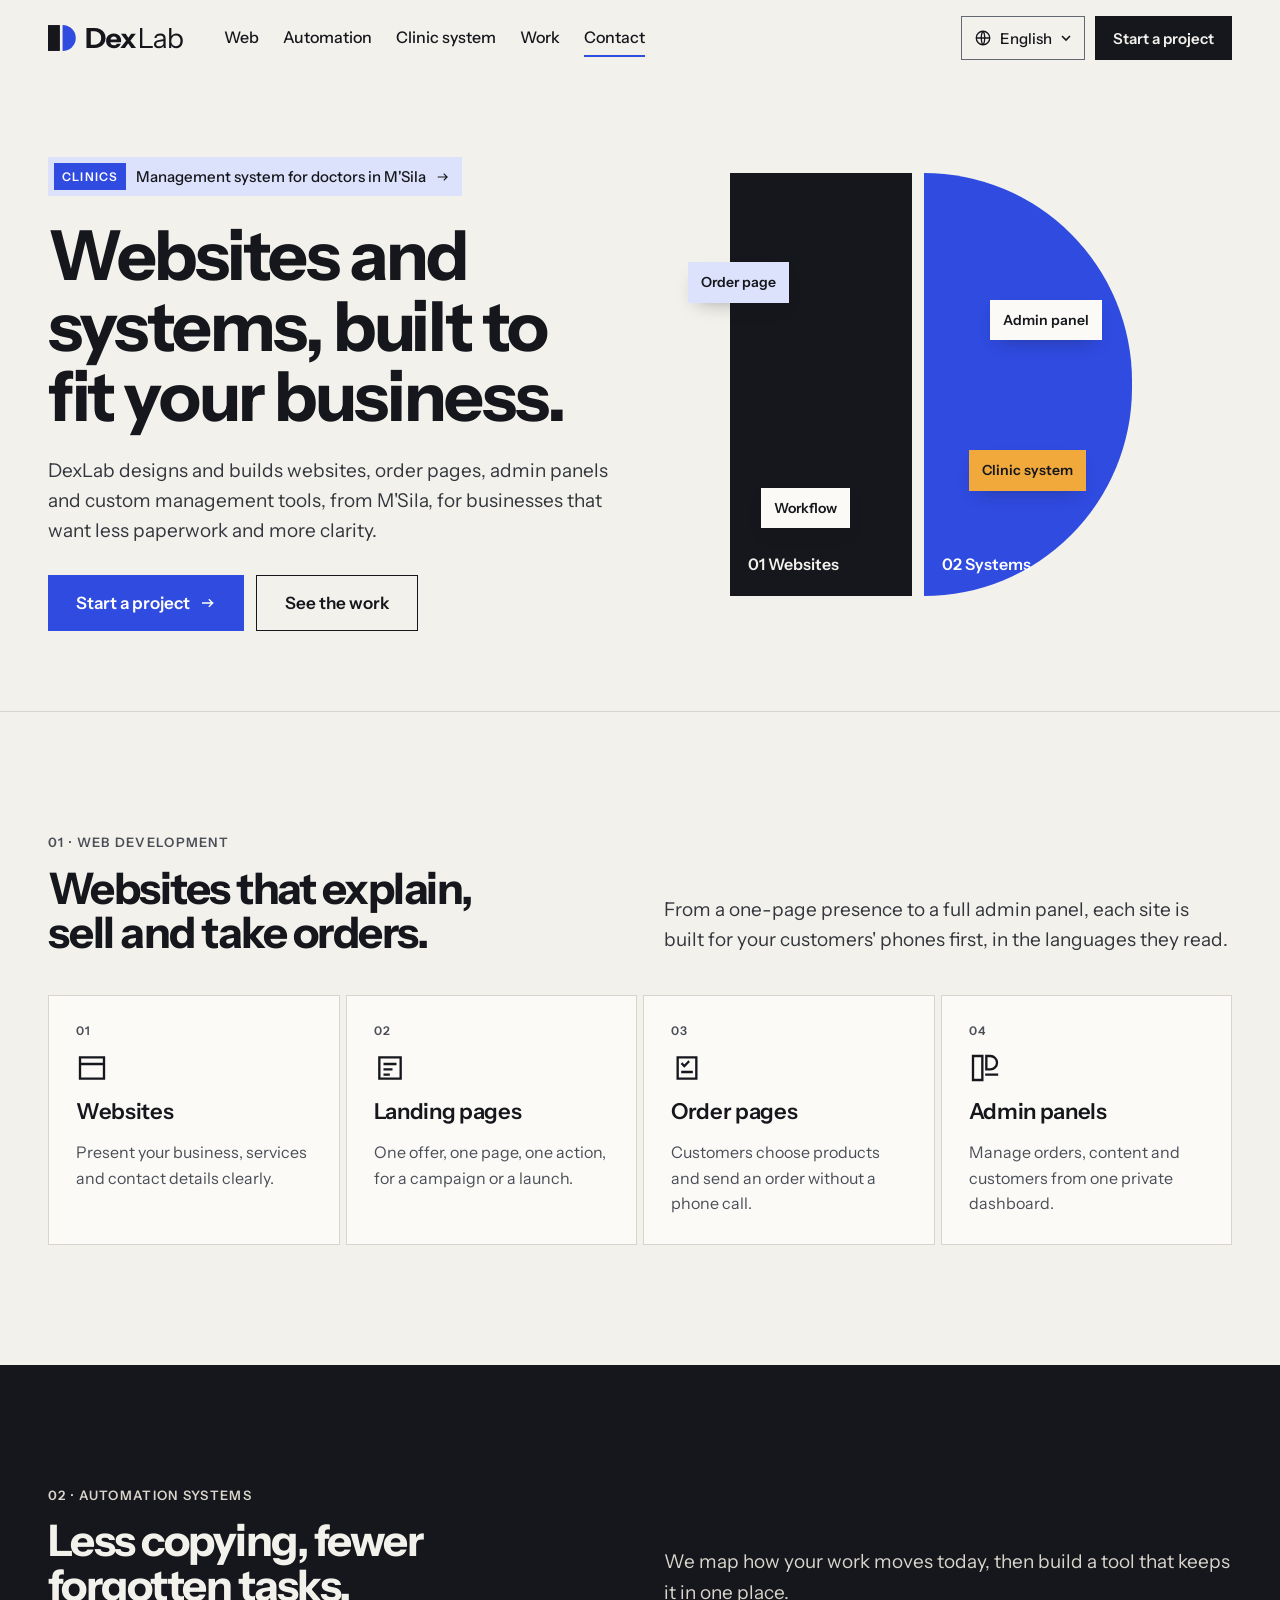
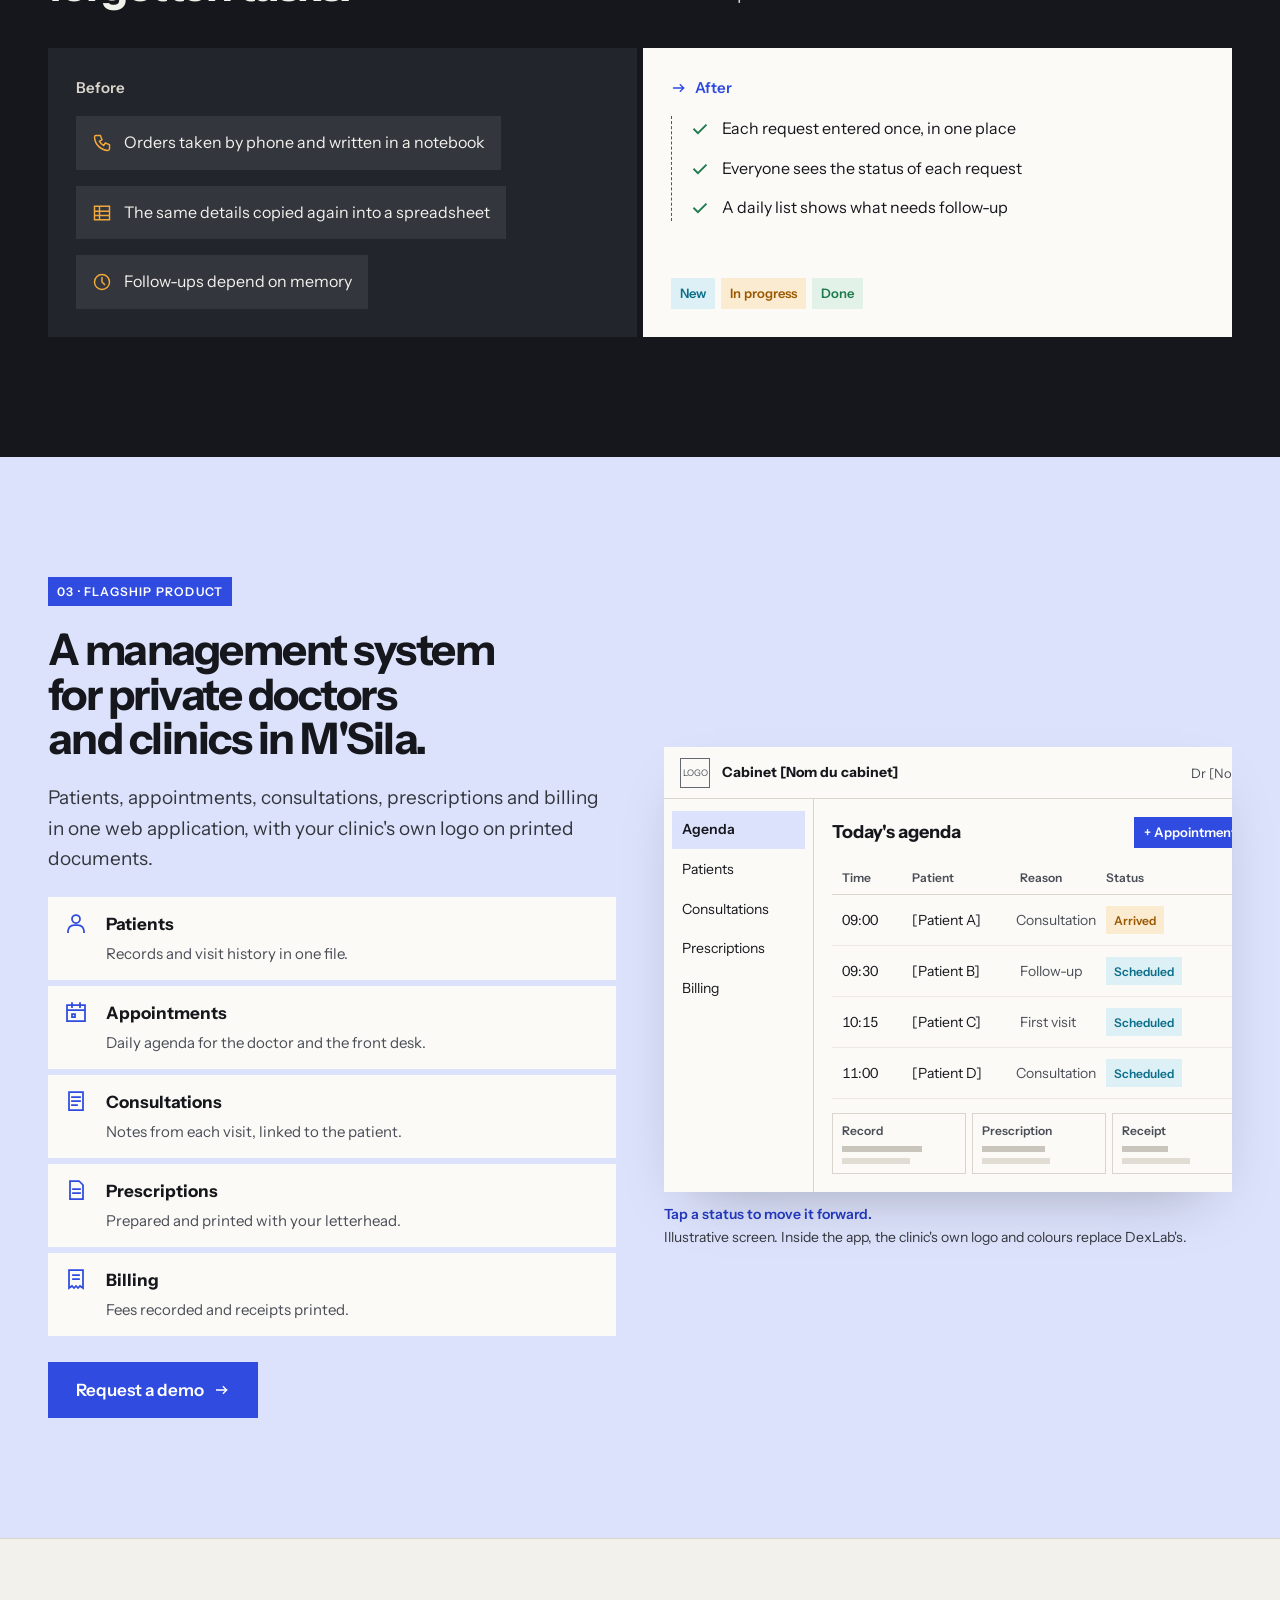
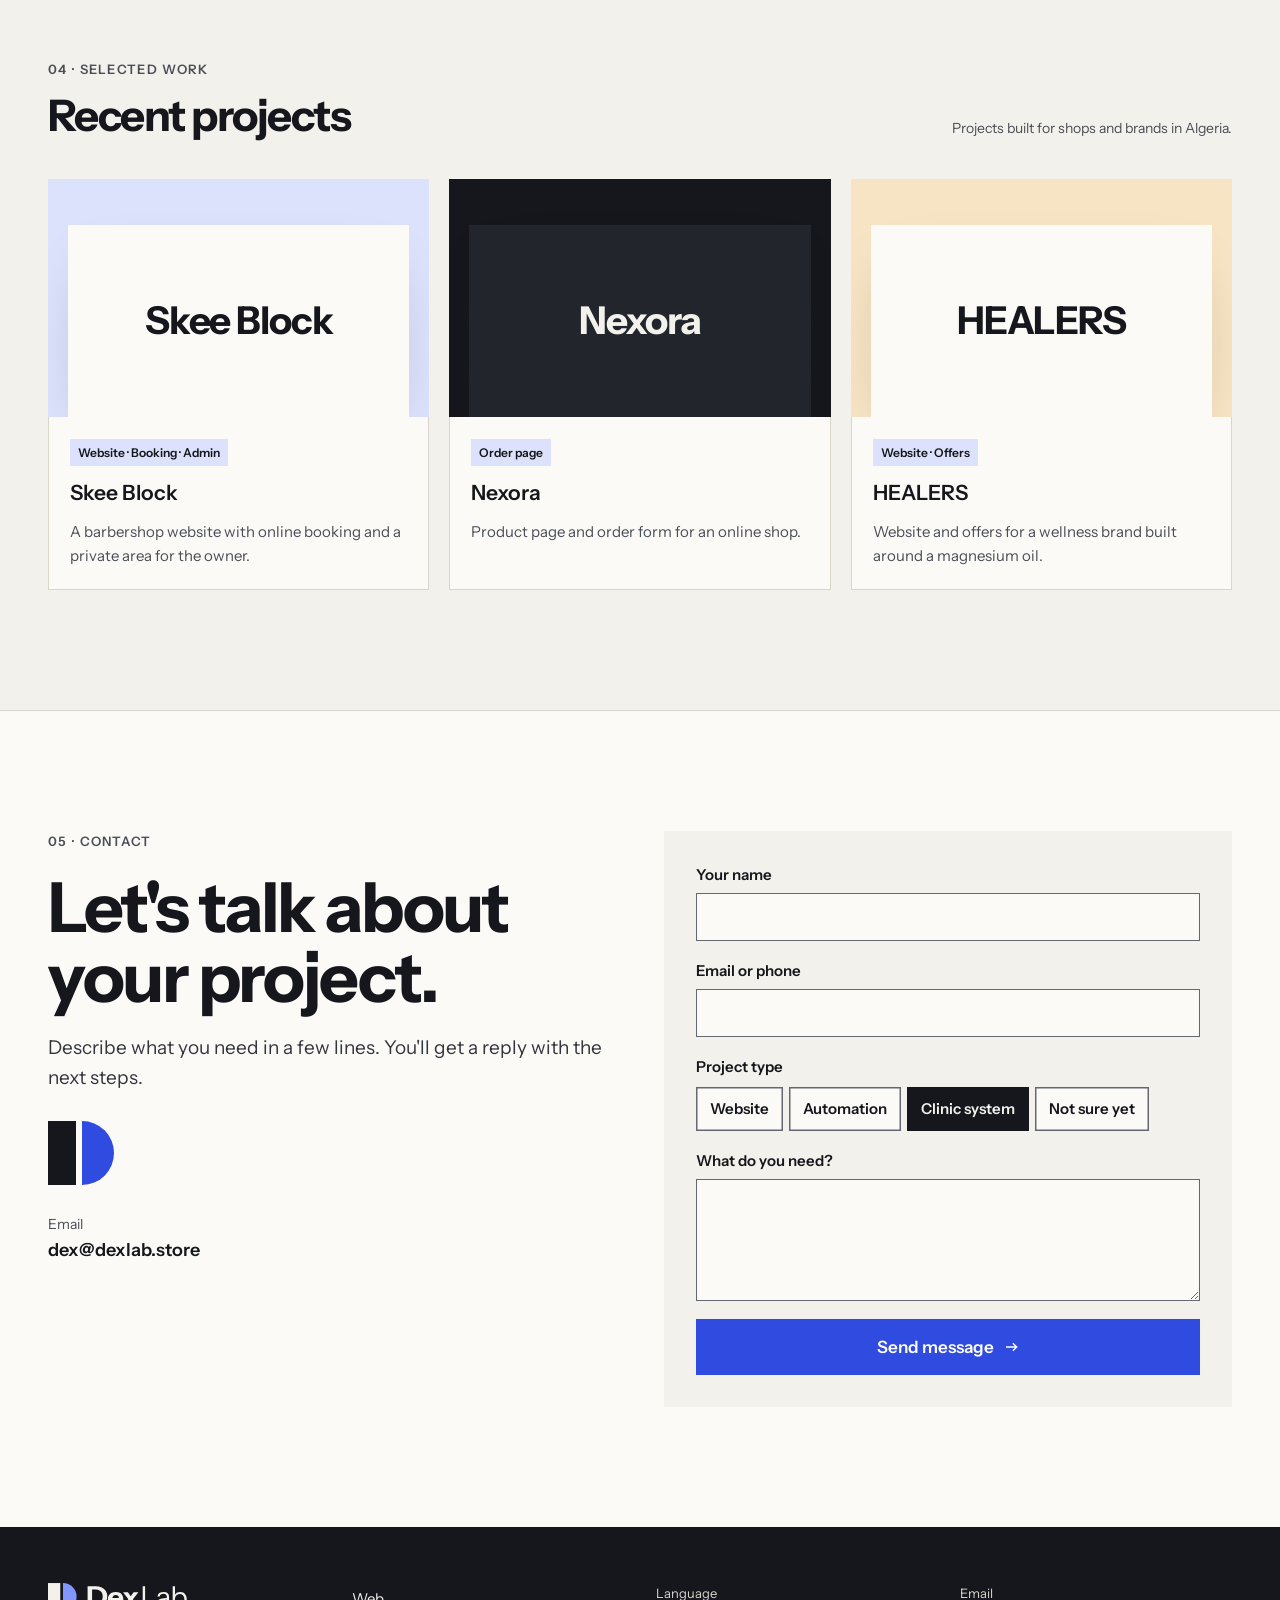
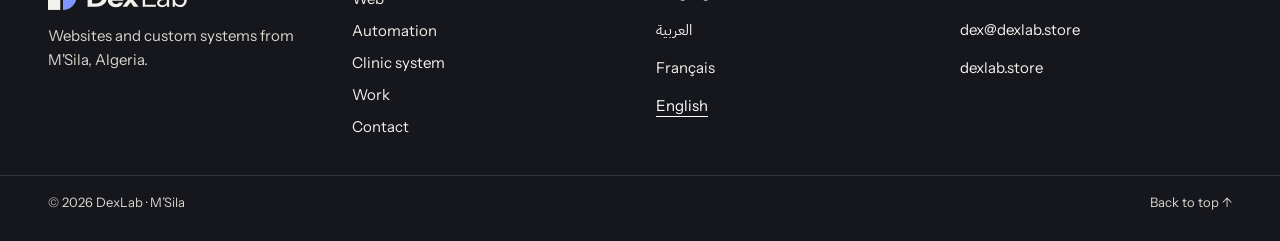
==== en/index.html @ 87ea92a4 "Launch DexLab website (AR/FR/EN) Static site built from the DexLab brand (direction A): hero assembl" ====
<!doctype html>
<html lang="en" dir="ltr" class="no-js">
<head>
<meta charset="utf-8">
<meta name="viewport" content="width=device-width,initial-scale=1,viewport-fit=cover">
<title>DexLab · Websites and custom systems in M&#x27;Sila</title>
<meta name="description" content="DexLab designs and builds websites, order pages, admin panels and custom management tools, including a management system for private clinics in M&#x27;Sila.">
<meta name="theme-color" content="#F3F1EC">
<link rel="canonical" href="https://dexlab.store/en/">
<link rel="alternate" hreflang="ar" href="https://dexlab.store/ar/">
<link rel="alternate" hreflang="fr" href="https://dexlab.store/fr/">
<link rel="alternate" hreflang="en" href="https://dexlab.store/en/">
<link rel="alternate" hreflang="x-default" href="https://dexlab.store/fr/">
<meta property="og:type" content="website">
<meta property="og:site_name" content="DexLab">
<meta property="og:title" content="DexLab · Websites and custom systems in M&#x27;Sila">
<meta property="og:description" content="DexLab designs and builds websites, order pages, admin panels and custom management tools, including a management system for private clinics in M&#x27;Sila.">
<meta property="og:url" content="https://dexlab.store/en/">
<meta property="og:image" content="https://dexlab.store/assets/img/og-en.png">
<meta property="og:image:width" content="1200"><meta property="og:image:height" content="630">
<meta name="twitter:card" content="summary_large_image">
<link rel="icon" href="/favicon.svg" type="image/svg+xml">
<link rel="icon" href="/favicon.ico" sizes="any">
<link rel="apple-touch-icon" href="/assets/img/apple-touch-icon.png">
<link rel="manifest" href="/site.webmanifest">
<link rel="preload" href="/assets/fonts/instrument-sans-latin-700-normal.woff2" as="font" type="font/woff2" crossorigin>
<link rel="stylesheet" href="/assets/css/site.css">
<script>if(!matchMedia("(prefers-reduced-motion: reduce)").matches)document.documentElement.classList.add("play");</script>
</head>
<body>
<a class="skip" href="#main">Skip to content</a>
<div class="progress" aria-hidden="true"><span></span></div>

<header class="site-head">
<div class="wrap head-row">
<a class="brand" href="/en/" dir="ltr" aria-label="DexLab"><img src="/assets/img/logo.svg" alt="DexLab" width="136" height="27"></a>
<nav class="nav" aria-label="Main navigation"><a href="#web">Web</a><a href="#automation">Automation</a><a href="#clinic">Clinic system</a><a href="#work">Work</a><a href="#contact">Contact</a></nav>
<div class="head-end">
<button type="button" class="lang-btn" aria-haspopup="true" aria-expanded="false" aria-controls="lang-list" aria-label="Language">
<svg width="18" height="18" viewBox="0 0 24 24" fill="none" stroke="currentColor" stroke-width="1.75" aria-hidden="true"><circle cx="12" cy="12" r="9"/><path d="M3 12h18M12 3c3 3 3 15 0 18M12 3c-3 3-3 15 0 18"/></svg>
<span class="full">English</span><span class="short">EN</span>
<svg class="chev" width="12" height="12" viewBox="0 0 12 12" aria-hidden="true"><path d="M2 4l4 4 4-4" fill="none" stroke="currentColor" stroke-width="1.6"/></svg>
</button>
<div class="lang-list" id="lang-list" role="group" aria-label="Language"><a href="/ar/" lang="ar" hreflang="ar" data-lang="ar">العربية</a><a href="/fr/" lang="fr" hreflang="fr" data-lang="fr">Français</a><a href="/en/" lang="en" hreflang="en" data-lang="en" aria-current="true">English</a></div>
<a class="btn btn-ink" href="#contact">Start a project</a>
<button type="button" class="menu-btn" aria-expanded="false" aria-controls="mobile-menu" aria-label="Open menu" data-open="Open menu" data-close="Close menu">
<svg class="bars" width="20" height="14" viewBox="0 0 20 14" aria-hidden="true"><path d="M0 1h20M0 7h20M0 13h20" stroke="#F3F1EC" stroke-width="2"/></svg>
<svg class="x" width="16" height="16" viewBox="0 0 16 16" aria-hidden="true"><path d="M2 2l12 12M14 2L2 14" stroke="#F3F1EC" stroke-width="2"/></svg>
</button>
</div>
</div>
<nav class="mobile-menu" id="mobile-menu" aria-label="Main navigation">
<a class="m-link" href="#web">Web</a><a class="m-link" href="#automation">Automation</a><a class="m-link" href="#clinic">Clinic system</a><a class="m-link" href="#work">Work</a><a class="m-link" href="#contact">Contact</a>
<span class="small">Language</span>
<div class="seg"><a href="/ar/" lang="ar" hreflang="ar" data-lang="ar">العربية</a><a href="/fr/" lang="fr" hreflang="fr" data-lang="fr">Français</a><a href="/en/" lang="en" hreflang="en" data-lang="en" aria-current="true">English</a></div>
<a class="btn btn-pri" href="#contact">Start a project</a>
</nav>
</header>

<main id="main">
<section class="wrap hero" id="top">
<div class="hero-copy">
<a class="chip-link" href="#clinic"><span class="tag">CLINICS</span><span>Management system for doctors in M&#x27;Sila</span><svg width="14" height="14" viewBox="0 0 24 24" fill="none" stroke="currentColor" stroke-width="2" stroke-linecap="square" aria-hidden="true"><path d="M4 12h15M14 7l5 5-5 5"/></svg></a>
<h1><span class="w">Websites</span> <span class="w">and</span> <span class="w">systems,</span> <span class="w">built</span> <span class="w">to</span> <span class="w">fit</span> <span class="w">your</span> <span class="w">business.</span></h1>
<p class="lead">DexLab designs and builds websites, order pages, admin panels and custom management tools, from M&#x27;Sila, for businesses that want less paperwork and more clarity.</p>
<div class="actions"><a class="btn btn-pri" href="#contact">Start a project<svg class="arrow" width="16" height="16" viewBox="0 0 24 24" fill="none" stroke="currentColor" stroke-width="2" stroke-linecap="square" aria-hidden="true"><path d="M4 12h15M14 7l5 5-5 5"/></svg></a><a class="btn btn-sec" href="#work">See the work</a></div>
</div>
<button type="button" class="motif" dir="ltr" aria-label="Assemble again">
<span class="mod block" dir="ltr"><span>01 Websites</span></span>
<span class="mod disc" dir="ltr"><span>02 Systems</span></span>
<span class="chip c1" dir="ltr">Order page</span>
<span class="chip c2" dir="ltr">Admin panel</span>
<span class="chip c3" dir="ltr">Clinic system</span>
<span class="chip c4" dir="ltr">Workflow</span>
<span class="replay" dir="ltr" aria-hidden="true"><svg width="14" height="14" viewBox="0 0 24 24" fill="none" stroke="currentColor" stroke-width="2" aria-hidden="true"><path d="M4 12a8 8 0 1 0 3-6.2M4 4v5h5"/></svg>Assemble again</span>
</button>
</section>

<section class="sec" id="web">
<div class="wrap sec-in">
<div class="sec-head rv"><div><span class="label">01 · Web development</span><h2 class="h2">Websites that explain, sell and take orders.</h2></div><p class="lead">From a one-page presence to a full admin panel, each site is built for your customers&#x27; phones first, in the languages they read.</p></div>
<div class="cards"><article class="card rv" style="--i:0"><span class="num">01</span><svg width="32" height="32" viewBox="0 0 24 24" fill="none" stroke="currentColor" stroke-width="1.75" stroke-linecap="square" aria-hidden="true"><path d="M3 4h18v16H3zM3 9h18"/></svg><h3>Websites</h3><p>Present your business, services and contact details clearly.</p></article><article class="card rv" style="--i:1"><span class="num">02</span><svg width="32" height="32" viewBox="0 0 24 24" fill="none" stroke="currentColor" stroke-width="1.75" stroke-linecap="square" aria-hidden="true"><path d="M4 4h16v16H4zM8 9h8M8 13h5M8 17h3"/></svg><h3>Landing pages</h3><p>One offer, one page, one action, for a campaign or a launch.</p></article><article class="card rv" style="--i:2"><span class="num">03</span><svg width="32" height="32" viewBox="0 0 24 24" fill="none" stroke="currentColor" stroke-width="1.75" stroke-linecap="square" aria-hidden="true"><path d="M5 4h14v16H5zM8.5 9l1.5 1.5L13 7.5M8.5 15h7"/></svg><h3>Order pages</h3><p>Customers choose products and send an order without a phone call.</p></article><article class="card rv" style="--i:3"><span class="num">04</span><svg width="32" height="32" viewBox="0 0 24 24" fill="none" stroke="currentColor" stroke-width="1.75" stroke-linecap="square" aria-hidden="true"><path d="M3 3h7v18H3zM13 3h3a5 5 0 0 1 0 10h-3zM13 17h8"/></svg><h3>Admin panels</h3><p>Manage orders, content and customers from one private dashboard.</p></article></div>
</div>
</section>

<section class="sec dark" id="automation">
<div class="wrap sec-in">
<div class="sec-head rv"><div><span class="label">02 · Automation systems</span><h2 class="h2">Less copying, fewer forgotten tasks.</h2></div><p class="lead">We map how your work moves today, then build a tool that keeps it in one place.</p></div>
<div class="ba">
<div class="before"><span class="k">Before</span><div class="note"><svg width="20" height="20" viewBox="0 0 24 24" fill="none" stroke="currentColor" stroke-width="1.75" stroke-linecap="square" aria-hidden="true"><path d="M5 3h5l2 5-3 2a11 11 0 0 0 5 5l2-3 5 2v5a2 2 0 0 1-2 2A17 17 0 0 1 3 5a2 2 0 0 1 2-2"/></svg><span>Orders taken by phone and written in a notebook</span></div><div class="note"><svg width="20" height="20" viewBox="0 0 24 24" fill="none" stroke="currentColor" stroke-width="1.75" stroke-linecap="square" aria-hidden="true"><path d="M3 4h18v16H3zM3 10h18M3 15h18M9 4v16"/></svg><span>The same details copied again into a spreadsheet</span></div><div class="note"><svg width="20" height="20" viewBox="0 0 24 24" fill="none" stroke="currentColor" stroke-width="1.75" stroke-linecap="square" aria-hidden="true"><path d="M12 3a9 9 0 1 1 0 18a9 9 0 1 1 0-18M12 7v5l3 3"/></svg><span>Follow-ups depend on memory</span></div></div>
<div class="after"><span class="k"><svg class="arrow" width="16" height="16" viewBox="0 0 24 24" fill="none" stroke="currentColor" stroke-width="2" stroke-linecap="square" aria-hidden="true"><path d="M4 12h15M14 7l5 5-5 5"/></svg>After</span><ul><li style="--i:0"><svg width="20" height="20" viewBox="0 0 24 24" fill="none" stroke="currentColor" stroke-width="2.25" stroke-linecap="square" aria-hidden="true"><path d="M5 12.5l4.5 4.5L19 7.5"/></svg><span>Each request entered once, in one place</span></li><li style="--i:1"><svg width="20" height="20" viewBox="0 0 24 24" fill="none" stroke="currentColor" stroke-width="2.25" stroke-linecap="square" aria-hidden="true"><path d="M5 12.5l4.5 4.5L19 7.5"/></svg><span>Everyone sees the status of each request</span></li><li style="--i:2"><svg width="20" height="20" viewBox="0 0 24 24" fill="none" stroke="currentColor" stroke-width="2.25" stroke-linecap="square" aria-hidden="true"><path d="M5 12.5l4.5 4.5L19 7.5"/></svg><span>A daily list shows what needs follow-up</span></li></ul>
<div class="status-row"><span class="st st-info">New</span><span class="st st-warn">In progress</span><span class="st st-ok">Done</span></div></div>
</div>
</div>
</section>

<section class="sec clinic" id="clinic">
<div class="wrap sec-in">
<div class="clinic-copy">
<span class="badge">03 · Flagship product</span>
<h2 class="h2 rv">A management system for private doctors and clinics in M&#x27;Sila.</h2>
<p class="lead rv">Patients, appointments, consultations, prescriptions and billing in one web application, with your clinic&#x27;s own logo on printed documents.</p>
<ul class="mods"><li class="rv" style="--i:0"><svg width="24" height="24" viewBox="0 0 24 24" fill="none" stroke="currentColor" stroke-width="1.75" stroke-linecap="square" aria-hidden="true"><path d="M12 4a4 4 0 1 1 0 8a4 4 0 1 1 0-8M4 21v-1a6 6 0 0 1 6-6h4a6 6 0 0 1 6 6v1"/></svg><b>Patients</b><span>Records and visit history in one file.</span></li><li class="rv" style="--i:1"><svg width="24" height="24" viewBox="0 0 24 24" fill="none" stroke="currentColor" stroke-width="1.75" stroke-linecap="square" aria-hidden="true"><path d="M3 5h18v16H3zM3 10h18M8 3v4M16 3v4M8 14h3v3H8z"/></svg><b>Appointments</b><span>Daily agenda for the doctor and the front desk.</span></li><li class="rv" style="--i:2"><svg width="24" height="24" viewBox="0 0 24 24" fill="none" stroke="currentColor" stroke-width="1.75" stroke-linecap="square" aria-hidden="true"><path d="M5 3h14v18H5zM8 8h8M8 12h8M8 16h5"/></svg><b>Consultations</b><span>Notes from each visit, linked to the patient.</span></li><li class="rv" style="--i:3"><svg width="24" height="24" viewBox="0 0 24 24" fill="none" stroke="currentColor" stroke-width="1.75" stroke-linecap="square" aria-hidden="true"><path d="M6 3h9l4 4v14H6zM9 11h7M9 15h7"/></svg><b>Prescriptions</b><span>Prepared and printed with your letterhead.</span></li><li class="rv" style="--i:4"><svg width="24" height="24" viewBox="0 0 24 24" fill="none" stroke="currentColor" stroke-width="1.75" stroke-linecap="square" aria-hidden="true"><path d="M5 3h14v18l-3-2-2 2-2-2-2 2-2-2-3 2zM9 8h6M9 12h6"/></svg><b>Billing</b><span>Fees recorded and receipts printed.</span></li></ul>
<div class="actions"><a class="btn btn-pri" href="#contact">Request a demo<svg class="arrow" width="16" height="16" viewBox="0 0 24 24" fill="none" stroke="currentColor" stroke-width="2" stroke-linecap="square" aria-hidden="true"><path d="M4 12h15M14 7l5 5-5 5"/></svg></a></div>
</div>
<figure class="rv">
<div class="screen-wrap" dir="ltr" tabindex="0" role="region" aria-label="Illustrative application screen">
<div class="screen" dir="ltr" lang="en">
<div class="top"><span class="logo-ph">LOGO</span><b>Cabinet [Nom du cabinet]</b><span class="doc">Dr [Nom]</span></div>
<div class="side"><span class="on">Agenda</span><span>Patients</span><span>Consultations</span><span>Prescriptions</span><span>Billing</span></div>
<div class="main">
<div class="main-h"><b>Today&#x27;s agenda</b><span class="new">+ Appointment</span></div>
<div><div class="tr th"><span>Time</span><span>Patient</span><span>Reason</span><span>Status</span></div><div class="tr"><span class="time">09:00</span><span>[Patient A]</span><span class="reason">Consultation</span><button type="button" class="stbtn s1" data-s="1" data-labels="[&quot;Scheduled&quot;, &quot;Arrived&quot;, &quot;In consultation&quot;, &quot;Done&quot;]">Arrived</button></div><div class="tr"><span class="time">09:30</span><span>[Patient B]</span><span class="reason">Follow-up</span><button type="button" class="stbtn s0" data-s="0" data-labels="[&quot;Scheduled&quot;, &quot;Arrived&quot;, &quot;In consultation&quot;, &quot;Done&quot;]">Scheduled</button></div><div class="tr"><span class="time">10:15</span><span>[Patient C]</span><span class="reason">First visit</span><button type="button" class="stbtn s0" data-s="0" data-labels="[&quot;Scheduled&quot;, &quot;Arrived&quot;, &quot;In consultation&quot;, &quot;Done&quot;]">Scheduled</button></div><div class="tr"><span class="time">11:00</span><span>[Patient D]</span><span class="reason">Consultation</span><button type="button" class="stbtn s0" data-s="0" data-labels="[&quot;Scheduled&quot;, &quot;Arrived&quot;, &quot;In consultation&quot;, &quot;Done&quot;]">Scheduled</button></div></div>
<div class="tabs"><div class="tab"><span>Record</span><i class="bar" style="width:70%"></i><i class="bar2"></i></div><div class="tab"><span>Prescription</span><i class="bar" style="width:55%"></i><i class="bar2"></i></div><div class="tab"><span>Receipt</span><i class="bar" style="width:40%"></i><i class="bar2"></i></div></div>
</div>
</div>
</div>
<figcaption><span class="try">Tap a status to move it forward.</span>Illustrative screen. Inside the app, the clinic&#x27;s own logo and colours replace DexLab&#x27;s.</figcaption>
</figure>
</div>
</section>

<section class="sec" id="work">
<div class="wrap sec-in">
<div class="work-head rv"><div><span class="label">04 · Selected work</span><h2 class="h2">Recent projects</h2></div><span class="side-note">Projects built for shops and brands in Algeria.</span></div>
<div class="projects"><article class="project rv" style="--i:0"><div class="p-art" aria-hidden="true"><div class="frame"><b>Skee Block</b></div></div><div class="p-body"><div class="tags"><span>Website · Booking · Admin</span></div><h3 lang="en" dir="ltr">Skee Block</h3><p>A barbershop website with online booking and a private area for the owner.</p></div></article><article class="project rv" style="--i:1"><div class="p-art v2" aria-hidden="true"><div class="frame"><b>Nexora</b></div></div><div class="p-body"><div class="tags"><span>Order page</span></div><h3 lang="en" dir="ltr">Nexora</h3><p>Product page and order form for an online shop.</p></div></article><article class="project rv" style="--i:2"><div class="p-art v3" aria-hidden="true"><div class="frame"><b>HEALERS</b></div></div><div class="p-body"><div class="tags"><span>Website · Offers</span></div><h3 lang="en" dir="ltr">HEALERS</h3><p>Website and offers for a wellness brand built around a magnesium oil.</p></div></article></div>
</div>
</section>

<section class="sec contact" id="contact">
<div class="wrap sec-in">
<div class="contact-copy">
<span class="label">05 · Contact</span>
<h2>Let&#x27;s talk about your project.</h2>
<p class="lead">Describe what you need in a few lines. You&#x27;ll get a reply with the next steps.</p>
<div class="mini" aria-hidden="true"><span class="b"></span><span class="d"></span></div>
<dl><div><dt>Email</dt><dd><a href="mailto:dex@dexlab.store"><bdi dir="ltr" class="ltr">dex@dexlab.store</bdi></a></dd></div></dl>
</div>
<form class="cform rv" novalidate data-to="dex@dexlab.store" data-subject="New project">
<div class="field"><label for="f-name">Your name</label><input id="f-name" name="name" type="text" autocomplete="name" required></div>
<div class="field"><label for="f-reach">Email or phone</label><input id="f-reach" name="reach" type="text" class="ltr" dir="ltr" autocomplete="email" inputmode="email"></div>
<fieldset class="field" style="border:0;margin:0;padding:0"><legend class="lbl" style="padding:0;margin-bottom:8px">Project type</legend><div class="chips"><label><input type="radio" name="type" value="web"><span>Website</span></label><label><input type="radio" name="type" value="automation"><span>Automation</span></label><label><input type="radio" name="type" value="clinic" checked><span>Clinic system</span></label><label><input type="radio" name="type" value="unsure"><span>Not sure yet</span></label></div></fieldset>
<div class="field"><label for="f-msg">What do you need?</label><textarea id="f-msg" name="msg" rows="4" required></textarea></div>
<div class="msg err" role="alert" hidden>Please add your name and what you need.</div>
<div class="msg ok" role="status" hidden><svg width="20" height="20" viewBox="0 0 24 24" fill="none" stroke="currentColor" stroke-width="2.25" stroke-linecap="square" aria-hidden="true"><path d="M5 12.5l4.5 4.5L19 7.5"/></svg><span>Your email app is opening with the message ready. Just press send.</span></div>
<button type="submit" class="btn btn-pri">Send message<svg class="arrow" width="16" height="16" viewBox="0 0 24 24" fill="none" stroke="currentColor" stroke-width="2" stroke-linecap="square" aria-hidden="true"><path d="M4 12h15M14 7l5 5-5 5"/></svg></button>
</form>
</div>
</section>
</main>

<footer class="foot">
<div class="wrap foot-grid">
<div><span dir="ltr"><img src="/assets/img/logo-dark.svg" alt="DexLab" width="140" height="27"></span><span class="tag">Websites and custom systems from M&#x27;Sila, Algeria.</span></div>
<nav aria-label="Main navigation"><div><a class="f" href="#web">Web</a><a class="f" href="#automation">Automation</a><a class="f" href="#clinic">Clinic system</a><a class="f" href="#work">Work</a><a class="f" href="#contact">Contact</a></div></nav>
<div><span class="k">Language</span><a href="/ar/" lang="ar" hreflang="ar" data-lang="ar">العربية</a><a href="/fr/" lang="fr" hreflang="fr" data-lang="fr">Français</a><a href="/en/" lang="en" hreflang="en" data-lang="en" aria-current="true">English</a></div>
<div><span class="k">Email</span><a href="mailto:dex@dexlab.store"><bdi dir="ltr" class="ltr">dex@dexlab.store</bdi></a><a href="https://dexlab.store" dir="ltr" class="ltr">dexlab.store</a></div>
</div>
<div class="wrap foot-bottom"><span dir="ltr" class="ltr">© <span data-year>2026</span> DexLab · M’Sila</span><a href="#top">Back to top ↑</a></div>
</footer>
<script src="/assets/js/site.js" defer></script>
</body>
</html>
---- assets/css/site.css ----
/* DexLab website. Tokens follow brand/tokens/dexlab.tokens.css (Direction A "Assembly").
   Rules: radius 0 everywhere (the half-disc is the only curve), 6px seam between grouped cards,
   animate only transform + opacity, content visible without JavaScript. */

@font-face{font-family:"Instrument Sans";font-style:normal;font-weight:400;font-display:swap;src:url(../fonts/instrument-sans-latin-400-normal.woff2) format("woff2");unicode-range:U+0000-00FF,U+0131,U+0152-0153,U+02BB-02BC,U+02C6,U+02DA,U+02DC,U+0304,U+0308,U+0329,U+2000-206F,U+20AC,U+2122,U+2191,U+2193,U+2212,U+2215,U+FEFF,U+FFFD}
@font-face{font-family:"Instrument Sans";font-style:normal;font-weight:500;font-display:swap;src:url(../fonts/instrument-sans-latin-500-normal.woff2) format("woff2");unicode-range:U+0000-00FF,U+0131,U+0152-0153,U+02BB-02BC,U+02C6,U+02DA,U+02DC,U+0304,U+0308,U+0329,U+2000-206F,U+20AC,U+2122,U+2191,U+2193,U+2212,U+2215,U+FEFF,U+FFFD}
@font-face{font-family:"Instrument Sans";font-style:normal;font-weight:600;font-display:swap;src:url(../fonts/instrument-sans-latin-600-normal.woff2) format("woff2");unicode-range:U+0000-00FF,U+0131,U+0152-0153,U+02BB-02BC,U+02C6,U+02DA,U+02DC,U+0304,U+0308,U+0329,U+2000-206F,U+20AC,U+2122,U+2191,U+2193,U+2212,U+2215,U+FEFF,U+FFFD}
@font-face{font-family:"Instrument Sans";font-style:normal;font-weight:700;font-display:swap;src:url(../fonts/instrument-sans-latin-700-normal.woff2) format("woff2");unicode-range:U+0000-00FF,U+0131,U+0152-0153,U+02BB-02BC,U+02C6,U+02DA,U+02DC,U+0304,U+0308,U+0329,U+2000-206F,U+20AC,U+2122,U+2191,U+2193,U+2212,U+2215,U+FEFF,U+FFFD}
@font-face{font-family:"Instrument Sans";font-style:normal;font-weight:400;font-display:swap;src:url(../fonts/instrument-sans-latin-ext-400-normal.woff2) format("woff2");unicode-range:U+0100-02BA,U+02BD-02C5,U+02C7-02CC,U+02CE-02D7,U+02DD-02FF,U+0304,U+0308,U+0329,U+1D00-1DBF,U+1E00-1E9F,U+1EF2-1EFF,U+2020,U+20A0-20AB,U+20AD-20C0,U+2113,U+2C60-2C7F,U+A720-A7FF}
@font-face{font-family:"Instrument Sans";font-style:normal;font-weight:500;font-display:swap;src:url(../fonts/instrument-sans-latin-ext-500-normal.woff2) format("woff2");unicode-range:U+0100-02BA,U+02BD-02C5,U+02C7-02CC,U+02CE-02D7,U+02DD-02FF,U+0304,U+0308,U+0329,U+1D00-1DBF,U+1E00-1E9F,U+1EF2-1EFF,U+2020,U+20A0-20AB,U+20AD-20C0,U+2113,U+2C60-2C7F,U+A720-A7FF}
@font-face{font-family:"Instrument Sans";font-style:normal;font-weight:600;font-display:swap;src:url(../fonts/instrument-sans-latin-ext-600-normal.woff2) format("woff2");unicode-range:U+0100-02BA,U+02BD-02C5,U+02C7-02CC,U+02CE-02D7,U+02DD-02FF,U+0304,U+0308,U+0329,U+1D00-1DBF,U+1E00-1E9F,U+1EF2-1EFF,U+2020,U+20A0-20AB,U+20AD-20C0,U+2113,U+2C60-2C7F,U+A720-A7FF}
@font-face{font-family:"Instrument Sans";font-style:normal;font-weight:700;font-display:swap;src:url(../fonts/instrument-sans-latin-ext-700-normal.woff2) format("woff2");unicode-range:U+0100-02BA,U+02BD-02C5,U+02C7-02CC,U+02CE-02D7,U+02DD-02FF,U+0304,U+0308,U+0329,U+1D00-1DBF,U+1E00-1E9F,U+1EF2-1EFF,U+2020,U+20A0-20AB,U+20AD-20C0,U+2113,U+2C60-2C7F,U+A720-A7FF}
@font-face{font-family:"IBM Plex Sans Arabic";font-style:normal;font-weight:400;font-display:swap;src:url(../fonts/ibm-plex-sans-arabic-arabic-400-normal.woff2) format("woff2");unicode-range:U+0600-06FF,U+0750-077F,U+0870-088E,U+0890-0891,U+0897-08E1,U+08E3-08FF,U+200C-200E,U+2010-2011,U+204F,U+2E41,U+FB50-FDFF,U+FE70-FE74,U+FE76-FEFC}
@font-face{font-family:"IBM Plex Sans Arabic";font-style:normal;font-weight:500;font-display:swap;src:url(../fonts/ibm-plex-sans-arabic-arabic-500-normal.woff2) format("woff2");unicode-range:U+0600-06FF,U+0750-077F,U+0870-088E,U+0890-0891,U+0897-08E1,U+08E3-08FF,U+200C-200E,U+2010-2011,U+204F,U+2E41,U+FB50-FDFF,U+FE70-FE74,U+FE76-FEFC}
@font-face{font-family:"IBM Plex Sans Arabic";font-style:normal;font-weight:600;font-display:swap;src:url(../fonts/ibm-plex-sans-arabic-arabic-600-normal.woff2) format("woff2");unicode-range:U+0600-06FF,U+0750-077F,U+0870-088E,U+0890-0891,U+0897-08E1,U+08E3-08FF,U+200C-200E,U+2010-2011,U+204F,U+2E41,U+FB50-FDFF,U+FE70-FE74,U+FE76-FEFC}
@font-face{font-family:"IBM Plex Sans Arabic";font-style:normal;font-weight:700;font-display:swap;src:url(../fonts/ibm-plex-sans-arabic-arabic-700-normal.woff2) format("woff2");unicode-range:U+0600-06FF,U+0750-077F,U+0870-088E,U+0890-0891,U+0897-08E1,U+08E3-08FF,U+200C-200E,U+2010-2011,U+204F,U+2E41,U+FB50-FDFF,U+FE70-FE74,U+FE76-FEFC}

:root{
  --paper:#F3F1EC; --sheet:#FBFAF7; --ink:#15171C; --graphite:#4A4E57; --stone:#646872; --line:#D9D5CC;
  --cobalt:#2F4BE0; --cobalt-deep:#2238B8; --cobalt-light:#8296FF; --module:#DCE2FB; --signal:#F2A93B;
  --ink-2:#22252C; --ink-3:#33363D; --body-ink:#33363D;
  --success:#1E7A4C; --success-bg:#E3F2E9; --warning:#9A5800; --warning-bg:#FBEBD0; --info:#0B6E8A; --info-bg:#DDF0F5;
  --font:"Instrument Sans","Helvetica Neue",Arial,sans-serif;
  --font-latin:"Instrument Sans","Helvetica Neue",Arial,sans-serif;
  --tight:-0.035em; --tight-s:-0.015em; --label-ls:.1em; --label-tt:uppercase;
  --h-lh:1.02; --body-lh:1.6; --measure:60ch;
  --h1:clamp(40px,5.4vw,80px); --h2:clamp(32px,3.4vw,48px); --lead:19px;
  --gutter:48px; --sec-pad:120px; --hero-pad:80px; --nav-h:76px;
  --seam:6px;
  --fast:150ms; --base:250ms; --slow:450ms; --assemble:600ms;
  --out:cubic-bezier(.2,.7,.2,1); --snap:cubic-bezier(.3,1.35,.5,1); --inout:cubic-bezier(.6,0,.3,1);
  --lift:0 1px 0 #D9D5CC,0 12px 24px -12px rgba(21,23,28,.25);
  --float:0 24px 60px -30px rgba(21,23,28,.35);
  color-scheme:light;
}
:root[lang=ar]{
  --font:"IBM Plex Sans Arabic","Segoe UI",Tahoma,sans-serif;
  --tight:0; --tight-s:0; --label-ls:0; --label-tt:none; --h-lh:1.35; --body-lh:1.85; --measure:58ch;
  --h1:clamp(36px,4.6vw,68px); --h2:clamp(28px,3.2vw,44px);
}
@media (max-width:1099px){:root{--gutter:32px}}
@media (max-width:599px){
  :root{--gutter:20px; --sec-pad:72px; --hero-pad:40px; --nav-h:64px; --h1:40px; --h2:32px; --lead:17px}
  :root[lang=ar]{--h1:34px; --h2:28px}
}

*,*::before,*::after{box-sizing:border-box}
html{scroll-behavior:smooth;-webkit-text-size-adjust:100%}
body{margin:0;background:var(--paper);color:var(--ink);font:400 17px/var(--body-lh) var(--font);overflow-x:hidden;-webkit-font-smoothing:antialiased}
:lang(ar){letter-spacing:0!important}
img,svg{display:block;max-width:100%}
a{color:var(--cobalt)}a:hover{color:var(--cobalt-deep)}
:focus-visible{outline:2px solid var(--cobalt);outline-offset:2px}
.dark :focus-visible{outline-color:var(--cobalt-light)}
bdi.ltr,.ltr{font-family:var(--font-latin)}
h1,h2,h3{margin:0;text-wrap:balance}
p{margin:0}
.wrap{max-width:1280px;margin:0 auto;padding-inline:max(var(--gutter),env(safe-area-inset-left,0px))}
.label{font-size:13px;font-weight:600;letter-spacing:var(--label-ls);text-transform:var(--label-tt);color:var(--graphite)}
.dark .label{color:var(--line)}
.h2{font-size:var(--h2);line-height:var(--h-lh);font-weight:700;letter-spacing:var(--tight)}
.lead{font-size:var(--lead);line-height:var(--body-lh);color:var(--body-ink);max-width:var(--measure)}
.dark .lead{color:var(--line)}
.flip{transform:scaleX(1)}
[dir=rtl] .flip{transform:scaleX(-1)}
.skip{position:absolute;inset-inline-start:12px;top:-60px;z-index:100;background:var(--ink);color:var(--paper);padding:12px 16px;font-weight:600;text-decoration:none}
.skip:focus{top:12px}

/* progress hairline */
.progress{position:fixed;inset:0 0 auto;height:3px;z-index:60;pointer-events:none}
.progress span{display:block;height:100%;background:var(--cobalt);transform-origin:0 50%;transform:scaleX(0)}
[dir=rtl] .progress span{transform-origin:100% 50%}

/* header */
.site-head{position:sticky;top:0;z-index:50;background:var(--paper);border-bottom:1px solid transparent;transition:border-color var(--base) var(--out),box-shadow var(--base) var(--out)}
.site-head.scrolled{border-bottom-color:var(--line)}
.head-row{height:var(--nav-h);display:flex;align-items:center;gap:28px}
.brand{display:flex;flex:none}
.brand img{width:136px;height:auto}
@media (max-width:599px){.brand img{width:112px}}
.nav{display:flex;gap:24px;font-size:16px;font-weight:500;margin-inline-start:12px}
.nav a{color:var(--ink);text-decoration:none;white-space:nowrap;position:relative;padding:6px 0}
.nav a::after{content:"";position:absolute;inset-inline:0;bottom:0;height:2px;background:var(--cobalt);transform:scaleX(0);transform-origin:inline-start;transition:transform var(--base) var(--out)}
.nav a:hover::after,.nav a[aria-current=true]::after{transform:scaleX(1)}
.head-end{margin-inline-start:auto;display:flex;align-items:center;gap:10px;position:relative}
.lang-btn{height:44px;padding:0 12px;border:1.5px solid var(--stone);background:transparent;color:var(--ink);font:500 15px var(--font);display:flex;align-items:center;gap:8px;cursor:pointer}
.lang-btn .chev{transition:transform var(--base) var(--out)}
.lang-btn[aria-expanded=true] .chev{transform:rotate(180deg)}
.lang-list{position:absolute;top:52px;inset-inline-end:0;min-width:190px;background:var(--sheet);box-shadow:inset 0 0 0 1px var(--line),0 12px 24px -12px rgba(21,23,28,.3);display:flex;flex-direction:column;z-index:10;margin:0;padding:0;list-style:none}
.lang-list a{height:48px;padding:0 14px;display:flex;align-items:center;gap:10px;color:var(--ink);text-decoration:none;font-size:16px}
.lang-list a:hover{background:var(--paper)}
.lang-list a[aria-current=true]{background:var(--module);font-weight:600}
.lang-list a[aria-current=true]::after{content:"✓";margin-inline-start:auto;color:var(--cobalt);font:600 13px var(--font-latin)}
.lang-list a[lang=ar]{font-family:"IBM Plex Sans Arabic",sans-serif}
.lang-list a[lang=fr],.lang-list a[lang=en]{font-family:var(--font-latin)}
.js .lang-list{opacity:0;transform:translateY(-8px);pointer-events:none;visibility:hidden;transition:opacity var(--base) var(--out),transform var(--base) var(--out),visibility 0s linear var(--base)}
.js .lang-list.open{opacity:1;transform:none;pointer-events:auto;visibility:visible;transition-delay:0s}
.no-js .lang-btn{display:none}
.no-js .lang-list{position:static;flex-direction:row;min-width:0;box-shadow:none;background:none}
.btn{display:inline-flex;align-items:center;justify-content:center;gap:10px;min-height:44px;padding:0 18px;font:600 15px var(--font);text-decoration:none;border:0;cursor:pointer;white-space:nowrap;transition:background-color var(--fast) var(--out),color var(--fast) var(--out),transform var(--fast) var(--out),box-shadow var(--fast) var(--out)}
.btn:hover{transform:translateY(-2px)}
.btn:active{transform:translateY(0)}
.btn svg{transition:transform var(--fast) var(--out)}
.btn:hover svg.arrow{transform:translateX(3px)}
[dir=rtl] .btn:hover svg.arrow{transform:scaleX(-1) translateX(3px)}
[dir=rtl] .btn svg.arrow{transform:scaleX(-1)}
.btn-ink{background:var(--ink);color:var(--paper)}
.btn-ink:hover{background:var(--cobalt);color:#fff}
.btn-pri{background:var(--cobalt);color:#fff;min-height:56px;padding:0 28px;font-size:17px}
.btn-pri:hover{background:var(--cobalt-deep);color:#fff}
.btn-sec{border:1.5px solid var(--ink);color:var(--ink);min-height:56px;padding:0 28px;font-size:17px;background:transparent}
.btn-sec:hover{background:var(--ink);color:var(--paper)}
.menu-btn{display:none;width:44px;height:44px;border:0;background:var(--ink);align-items:center;justify-content:center;cursor:pointer;padding:0}
.menu-btn .bars,.menu-btn .x{transition:opacity var(--fast),transform var(--base) var(--out)}
.menu-btn .x{position:absolute;opacity:0;transform:rotate(-45deg)}
.menu-btn[aria-expanded=true] .bars{opacity:0;transform:rotate(45deg)}
.menu-btn[aria-expanded=true] .x{opacity:1;transform:none}
.mobile-menu{background:var(--ink);color:var(--paper);padding:12px var(--gutter) 24px;display:none;flex-direction:column;gap:4px}
.mobile-menu a.m-link{color:var(--paper);text-decoration:none;font-size:24px;font-weight:600;min-height:56px;display:flex;align-items:center;border-bottom:1px solid var(--ink-3)}
.mobile-menu .seg{display:grid;grid-template-columns:repeat(3,minmax(0,1fr));gap:var(--seam);margin-top:8px}
.mobile-menu .seg a{height:48px;display:flex;align-items:center;justify-content:center;font-weight:600;font-size:15px;text-decoration:none;color:var(--paper);box-shadow:inset 0 0 0 1.5px var(--graphite)}
.mobile-menu .seg a[aria-current=true]{background:var(--paper);color:var(--ink);box-shadow:none}
.mobile-menu .seg a[lang=ar]{font-family:"IBM Plex Sans Arabic",sans-serif}
.mobile-menu .seg a[lang=fr],.mobile-menu .seg a[lang=en]{font-family:var(--font-latin)}
.mobile-menu .small{font-size:13px;color:var(--line);margin-top:16px}
.mobile-menu .btn-pri{margin-top:20px;min-height:52px}
@media (max-width:1099px){
  .nav,.head-end .btn-ink{display:none}
  .menu-btn{display:flex;position:relative}
  .mobile-menu.open{display:flex}
  .js .mobile-menu.open{animation:drop var(--base) var(--out) both}
  .mobile-menu.open > *{animation:rise var(--base) var(--out) both}
  .mobile-menu.open > *:nth-child(2){animation-delay:40ms}.mobile-menu.open > *:nth-child(3){animation-delay:80ms}.mobile-menu.open > *:nth-child(4){animation-delay:120ms}.mobile-menu.open > *:nth-child(5){animation-delay:160ms}
  .lang-btn .full{display:none}
}
@media (min-width:1100px){.lang-btn .short{display:none}}

/* hero */
.hero{padding-block:var(--hero-pad);display:grid;grid-template-columns:repeat(auto-fit,minmax(min(460px,100%),1fr));gap:48px;align-items:center}
.hero-copy{display:flex;flex-direction:column;gap:24px;min-width:0}
.chip-link{align-self:flex-start;display:flex;align-items:center;gap:10px;background:var(--module);color:var(--ink);text-decoration:none;font-size:15px;font-weight:500;padding:6px 12px;padding-inline-start:6px;max-width:100%}
.chip-link .tag{background:var(--cobalt);color:#fff;font-size:12px;font-weight:600;padding:4px 8px;letter-spacing:var(--label-ls);flex:none}
.chip-link:hover{color:var(--ink);background:#cfd7fa}
.chip-link:hover svg{transform:translateX(3px)}
[dir=rtl] .chip-link svg{transform:scaleX(-1)}
[dir=rtl] .chip-link:hover svg{transform:scaleX(-1) translateX(3px)}
.chip-link svg{transition:transform var(--fast) var(--out);flex:none}
.hero h1{font-size:var(--h1);line-height:var(--h-lh);font-weight:700;letter-spacing:var(--tight);max-width:14ch}
:root[lang=ar] .hero h1{max-width:16ch}
.hero h1 .w{display:inline-block}
.actions{display:flex;flex-wrap:wrap;gap:12px;margin-top:4px}

.motif{position:relative;width:100%;max-width:520px;aspect-ratio:520/470;justify-self:center;--px:0;--py:0;cursor:pointer;border:0;background:none;padding:0;font:inherit;color:inherit;display:block}
.motif .mod{position:absolute;top:3%;height:90%;display:flex;align-items:flex-end;padding:18px;font-weight:600;font-size:16px;transition:transform var(--slow) var(--out)}
.motif .block{left:8%;width:35%;background:var(--ink);color:var(--paper);transform:translate(calc(var(--px)*-6px),calc(var(--py)*-6px))}
.motif .disc{left:45.3%;width:40%;background:var(--cobalt);color:#fff;border-radius:0 999px 999px 0;transform:translate(calc(var(--px)*6px),calc(var(--py)*6px))}
.motif .mod span{font-family:var(--font)}
.motif .chip{position:absolute;padding:9px 13px;font-size:14px;font-weight:600;box-shadow:0 8px 20px -10px rgba(21,23,28,.4);font-family:var(--font);transition:transform var(--slow) var(--out)}
.motif .c1{left:0;top:22%;background:var(--module);transform:translate(calc(var(--px)*-14px),calc(var(--py)*-10px))}
.motif .c2{left:58%;top:30%;background:var(--sheet);transform:translate(calc(var(--px)*12px),calc(var(--py)*-12px))}
.motif .c3{left:54%;top:62%;background:var(--signal);color:var(--ink);transform:translate(calc(var(--px)*16px),calc(var(--py)*12px))}
.motif .c4{left:14%;top:70%;background:var(--sheet);transform:translate(calc(var(--px)*-10px),calc(var(--py)*14px))}
.motif .replay{position:absolute;inset-inline-end:2%;bottom:-2%;font-size:13px;color:var(--graphite);display:flex;align-items:center;gap:6px;opacity:0;transition:opacity var(--base)}
.motif:hover .replay,.motif:focus-visible .replay{opacity:1}

/* hero entrance (JS adds .play; without JS everything is already in place) */
@keyframes slideStart{from{opacity:0;transform:translateX(-24px)}}
@keyframes slideEnd{from{opacity:0;transform:translateX(24px)}}
@keyframes rise{from{opacity:0;transform:translateY(16px)}}
@keyframes drop{from{opacity:0;transform:translateY(-8px)}}
.play .motif .block{animation:slideStart var(--assemble) var(--snap) both}
.play .motif .disc{animation:slideEnd var(--assemble) var(--snap) 80ms both}
.play .motif .chip{animation:drop var(--slow) var(--out) both}
.play .motif .c1{animation-delay:380ms}.play .motif .c2{animation-delay:440ms}.play .motif .c3{animation-delay:500ms}.play .motif .c4{animation-delay:560ms}
.play .hero-copy > *{animation:rise var(--slow) var(--out) both}
.play .hero-copy > :nth-child(2){animation-delay:60ms}.play .hero-copy > :nth-child(3){animation-delay:120ms}.play .hero-copy > :nth-child(4){animation-delay:180ms}

/* sections */
.sec{border-top:1px solid var(--line)}
.sec-in{padding-block:var(--sec-pad);display:flex;flex-direction:column;gap:40px}
.sec-head{display:grid;grid-template-columns:repeat(auto-fit,minmax(min(420px,100%),1fr));gap:24px 48px;align-items:end}
.sec-head > div{display:flex;flex-direction:column;gap:14px}
.dark{background:var(--ink);color:var(--paper);border-top:0}

/* reveal on scroll: only when JS is running and motion is allowed */
.js .rv{opacity:0;transform:translateY(16px);transition:opacity var(--slow) var(--out),transform var(--slow) var(--out);transition-delay:calc(var(--i,0)*60ms)}
.js .rv.in{opacity:1;transform:none}

.cards{display:grid;grid-template-columns:repeat(auto-fit,minmax(min(250px,100%),1fr));gap:var(--seam)}
.card{background:var(--sheet);box-shadow:inset 0 0 0 1px var(--line);padding:28px;display:flex;flex-direction:column;gap:14px;min-height:240px;transition:transform var(--fast) var(--out),box-shadow var(--fast) var(--out)}
.card:hover,.card:focus-within{transform:translateY(-2px);box-shadow:inset 0 0 0 1.5px var(--ink),var(--lift)}
.js .card.rv.in:hover{transform:translateY(-2px)}
.card .num{font:600 12px var(--font-latin);letter-spacing:.1em;color:var(--graphite)}
.card svg{color:var(--ink);transition:color var(--fast)}
.card:hover svg{color:var(--cobalt)}
.card h3{font-size:22px;line-height:1.25;font-weight:600;letter-spacing:var(--tight-s)}
.card p{font-size:16px;color:var(--graphite)}

/* automation before/after */
.ba{display:grid;grid-template-columns:repeat(auto-fit,minmax(min(360px,100%),1fr));gap:var(--seam);align-items:stretch}
.before{background:var(--ink-2);padding:28px;display:flex;flex-direction:column;gap:16px}
.before .k{font-size:15px;font-weight:600;color:var(--line)}
.note{align-self:flex-start;background:var(--ink-3);color:var(--paper);padding:14px 16px;font-size:16px;max-width:85%;display:flex;gap:12px;align-items:flex-start;transition:transform var(--assemble) var(--inout)}
.note svg{flex:none;margin-top:3px;color:var(--signal)}
.note:nth-of-type(1){transform:translateX(0) rotate(-1.5deg)}
.note:nth-of-type(2){transform:translateX(12%) rotate(1deg)}
.note:nth-of-type(3){transform:translateX(5%) rotate(-.5deg)}
[dir=rtl] .note:nth-of-type(2){transform:translateX(-12%) rotate(-1deg)}
[dir=rtl] .note:nth-of-type(3){transform:translateX(-5%) rotate(.5deg)}
.ba.aligned .note{transform:none!important}
@media (max-width:599px){.note{transform:none!important}}
.after{background:var(--sheet);color:var(--ink);padding:28px;display:flex;flex-direction:column;gap:16px}
.after .k{font-size:15px;font-weight:600;color:var(--cobalt);display:flex;align-items:center;gap:8px}
.after ul{list-style:none;margin:0;padding:0;padding-inline-start:18px;border-inline-start:1.5px dashed var(--cobalt);display:flex;flex-direction:column;gap:14px}
.after li{display:flex;gap:12px;align-items:flex-start;font-size:16px}
.after li svg{flex:none;margin-top:3px;color:var(--success)}
.js .after li{opacity:0;transform:translateX(-12px);transition:opacity var(--slow) var(--out),transform var(--slow) var(--out);transition-delay:calc(300ms + var(--i,0)*120ms)}
[dir=rtl].js .after li,.js [dir=rtl] .after li{transform:translateX(12px)}
.ba.aligned .after li{opacity:1!important;transform:none!important}
.status-row{display:flex;flex-wrap:wrap;gap:var(--seam);margin-top:auto;padding-top:8px}
.st{font-size:13px;font-weight:600;padding:5px 9px}
.st-info{background:var(--info-bg);color:var(--info)}.st-warn{background:var(--warning-bg);color:var(--warning)}.st-ok{background:var(--success-bg);color:var(--success)}

/* clinic */
.clinic{background:var(--module);border-top:0}
.clinic .sec-in{display:grid;grid-template-columns:repeat(auto-fit,minmax(min(440px,100%),1fr));gap:48px;align-items:center}
.clinic-copy{display:flex;flex-direction:column;gap:22px;min-width:0}
.badge{align-self:flex-start;background:var(--cobalt);color:#fff;font-size:12px;font-weight:600;padding:5px 9px;letter-spacing:var(--label-ls);text-transform:var(--label-tt)}
.mods{margin:0;padding:0;list-style:none;display:flex;flex-direction:column;gap:var(--seam)}
.mods li{background:var(--sheet);padding:14px 16px;display:grid;grid-template-columns:28px minmax(0,1fr);gap:4px 14px;align-items:start;transition:transform var(--fast) var(--out)}
.mods li:hover{transform:translateX(4px)}
[dir=rtl] .mods li:hover{transform:translateX(-4px)}
.mods svg{grid-row:span 2;color:var(--cobalt)}
.mods b{font-size:17px}
.mods span{font-size:15px;color:var(--graphite)}
figure{margin:0;display:flex;flex-direction:column;gap:12px;min-width:0}
.screen-wrap{overflow-x:auto;box-shadow:var(--float)}
.screen{min-width:600px;background:var(--sheet);font-family:var(--font-latin);display:grid;grid-template-columns:150px 1fr;font-size:14px;line-height:1.4;color:var(--ink)}
.screen .top{grid-column:1/-1;height:52px;border-bottom:1px solid var(--line);display:flex;align-items:center;gap:12px;padding:0 16px}
.screen .logo-ph{width:30px;height:30px;box-shadow:inset 0 0 0 1px var(--stone);display:flex;align-items:center;justify-content:center;font-size:9px;color:var(--graphite)}
.screen .doc{margin-left:auto;font-size:13px;color:var(--graphite)}
.screen .side{border-right:1px solid var(--line);padding:12px 8px;display:flex;flex-direction:column;gap:2px}
.screen .side span{padding:9px 10px}
.screen .side .on{background:var(--module);font-weight:600}
.screen .main{padding:18px;display:flex;flex-direction:column;gap:14px}
.screen .main-h{display:flex;align-items:center;gap:10px}
.screen .main-h b{font-size:18px}
.screen .new{margin-left:auto;font-size:13px;padding:6px 10px;background:var(--cobalt);color:#fff;font-weight:600}
.screen .tr{display:grid;grid-template-columns:60px 1.3fr 1fr 130px;gap:10px;padding:11px 10px;border-bottom:1px solid #ECE9E2;align-items:center}
.screen .th{color:var(--graphite);font-size:12px;font-weight:600;padding:8px 10px;border-bottom:1px solid var(--line)}
.screen .time{font-variant-numeric:tabular-nums}
.screen .reason{color:var(--graphite)}
.screen .stbtn{justify-self:start;font:600 12px var(--font-latin);padding:4px 8px;border:0;cursor:pointer;min-height:28px;transition:transform var(--fast) var(--snap),background-color var(--fast),color var(--fast)}
.screen .stbtn:hover{transform:scale(1.06)}
.screen .stbtn.pop{animation:pop var(--slow) var(--snap)}
@keyframes pop{0%{transform:scale(.85)}100%{transform:none}}
.s0{background:var(--info-bg);color:var(--info)}.s1{background:var(--warning-bg);color:var(--warning)}.s2{background:var(--module);color:var(--cobalt-deep)}.s3{background:var(--success-bg);color:var(--success)}
.screen .tabs{display:grid;grid-template-columns:repeat(3,minmax(0,1fr));gap:var(--seam)}
.screen .tab{box-shadow:inset 0 0 0 1px var(--line);padding:10px;display:flex;flex-direction:column;gap:6px}
.screen .tab span{font-size:12px;color:var(--graphite);font-weight:600}
.screen .bar{height:6px;background:#C9C5BC}.screen .bar2{height:6px;width:60%;background:#E1DDD4}
figcaption{font-size:14px;line-height:1.5;color:var(--body-ink)}
figcaption .try{display:block;color:var(--cobalt-deep);font-weight:600;margin-bottom:2px}

/* work */
.work-head{display:flex;flex-wrap:wrap;gap:16px 48px;align-items:end;justify-content:space-between}
.work-head > div{display:flex;flex-direction:column;gap:14px}
.work-head .side-note{font-size:14px;color:var(--graphite);max-width:420px;line-height:1.5}
.projects{display:grid;grid-template-columns:repeat(auto-fit,minmax(min(320px,100%),1fr));gap:20px}
.project{background:var(--sheet);box-shadow:inset 0 0 0 1px var(--line);display:flex;flex-direction:column;transition:transform var(--fast) var(--out),box-shadow var(--fast) var(--out)}
.project:hover{transform:translateY(-2px);box-shadow:inset 0 0 0 1.5px var(--ink),var(--lift)}
.js .project.rv.in:hover{transform:translateY(-2px)}
.p-art{aspect-ratio:16/10;background:var(--module);position:relative;overflow:hidden;display:flex;align-items:flex-end;padding:20px 20px 0}
.p-art .frame{flex:1;height:88%;background:var(--sheet);box-shadow:var(--float);display:flex;align-items:center;justify-content:center;transition:transform var(--slow) var(--out)}
.project:hover .p-art .frame{transform:translateY(-6px)}
.p-art .frame b{font:700 clamp(28px,3vw,40px)/1 var(--font-latin);letter-spacing:-.03em}
.p-art.v2{background:var(--ink)}.p-art.v2 .frame{background:var(--ink-2);color:var(--paper)}
.p-art.v3{background:#F7E4C4}
.p-body{padding:22px;display:flex;flex-direction:column;gap:10px}
.p-body .tags{display:flex;flex-wrap:wrap;gap:var(--seam)}
.p-body .tags span{font-size:12px;font-weight:600;padding:4px 8px;background:var(--module)}
.p-body h3{font-size:21px;font-weight:600;font-family:var(--font-latin)}
.p-body p{font-size:15px;color:var(--graphite)}

/* contact */
.contact{background:var(--sheet)}
.contact .sec-in{display:grid;grid-template-columns:repeat(auto-fit,minmax(min(420px,100%),1fr));gap:48px}
.contact-copy{display:flex;flex-direction:column;gap:20px;min-width:0}
.contact-copy h2{font-size:var(--h1);line-height:var(--h-lh);font-weight:700;letter-spacing:var(--tight)}
.mini{display:flex;align-items:center;gap:var(--seam);margin:8px 0}
.mini .b{width:28px;height:64px;background:var(--ink)}
.mini .d{width:32px;height:64px;background:var(--cobalt);border-radius:0 32px 32px 0}
.contact dl{margin:0;display:flex;flex-direction:column;gap:14px}
.contact dt{font-size:14px;color:var(--graphite)}
.contact dd{margin:0;font-size:18px;font-weight:600}
.contact dd a{color:var(--ink);text-decoration:none}
.contact dd a:hover{color:var(--cobalt)}
form.cform{background:var(--paper);padding:32px;display:flex;flex-direction:column;gap:18px;min-width:0}
@media (max-width:599px){form.cform{padding:20px}}
.field{display:flex;flex-direction:column;gap:6px}
.field label,.field .lbl{font-size:15px;font-weight:600}
.field input,.field textarea{height:48px;padding:0 14px;border:1.5px solid var(--stone);background:var(--sheet);font:400 16px var(--font);color:var(--ink);min-width:0;border-radius:0;transition:border-color var(--fast),box-shadow var(--fast)}
.field textarea{height:auto;padding:12px 14px;line-height:1.5;resize:vertical}
.field input:focus,.field textarea:focus{outline:none;border-color:var(--cobalt);box-shadow:0 0 0 2px var(--cobalt)}
.field input.ltr{font-family:var(--font-latin)}
.field [aria-invalid=true]{border-color:var(--error,#B3302A)}
.chips{display:flex;flex-wrap:wrap;gap:var(--seam)}
.chips label{position:relative}
.chips input{position:absolute;opacity:0;inset:0;margin:0;cursor:pointer}
.chips span{display:flex;align-items:center;min-height:44px;padding:0 14px;box-shadow:inset 0 0 0 1.5px var(--stone);background:var(--sheet);font:600 15px var(--font);cursor:pointer;transition:background-color var(--fast),color var(--fast),transform var(--fast) var(--snap)}
.chips input:checked + span{background:var(--ink);color:var(--paper);box-shadow:none}
.chips input:focus-visible + span{outline:2px solid var(--cobalt);outline-offset:2px}
.chips label:active span{transform:scale(.96)}
.msg{padding:14px 16px;display:flex;gap:10px;align-items:flex-start;font-size:15px;line-height:1.5;font-weight:500}
.msg.ok{background:var(--success-bg);color:var(--success)}
.msg.err{background:#FBE4E1;color:#B3302A}
.msg svg{flex:none;margin-top:3px}
.cform .btn-pri{width:100%}

/* footer */
.foot{background:var(--ink);color:var(--paper)}
.foot-grid{padding-block:56px 32px;display:grid;grid-template-columns:repeat(auto-fit,minmax(min(220px,100%),1fr));gap:32px}
.foot-grid > *{display:flex;flex-direction:column;gap:6px;font-size:15px}
.foot img{width:140px;height:auto}
.foot .tag{color:var(--line);line-height:var(--body-lh);margin-top:8px}
.foot a{color:var(--paper);text-decoration:none;min-height:32px;display:flex;align-items:center}
.foot a:hover{color:var(--cobalt-light)}
.foot .k{color:var(--line);font-size:13px;margin-bottom:4px}
.foot a[aria-current=true]{text-decoration:underline;text-underline-offset:5px;color:#fff}
.foot a[lang=ar]{font-family:"IBM Plex Sans Arabic",sans-serif}
.foot a[lang=fr],.foot a[lang=en]{font-family:var(--font-latin)}
.foot-bottom{padding-block:16px 28px;border-top:1px solid var(--ink-3);display:flex;flex-wrap:wrap;gap:8px 24px;font-size:13px;color:var(--line);justify-content:space-between}
.foot-bottom a{min-height:0;color:var(--line)}

@media (prefers-reduced-motion:reduce){
  :root{--fast:0ms;--base:0ms;--slow:0ms;--assemble:0ms}
  html{scroll-behavior:auto}
  *,*::before,*::after{animation:none!important;transition:none!important}
  .js .rv,.js .after li{opacity:1;transform:none}
  .motif .mod,.motif .chip{transform:none!important}
  .note{transform:none!important}
  .btn:hover,.card:hover,.project:hover,.mods li:hover{transform:none}
}
[hidden]{display:none!important}
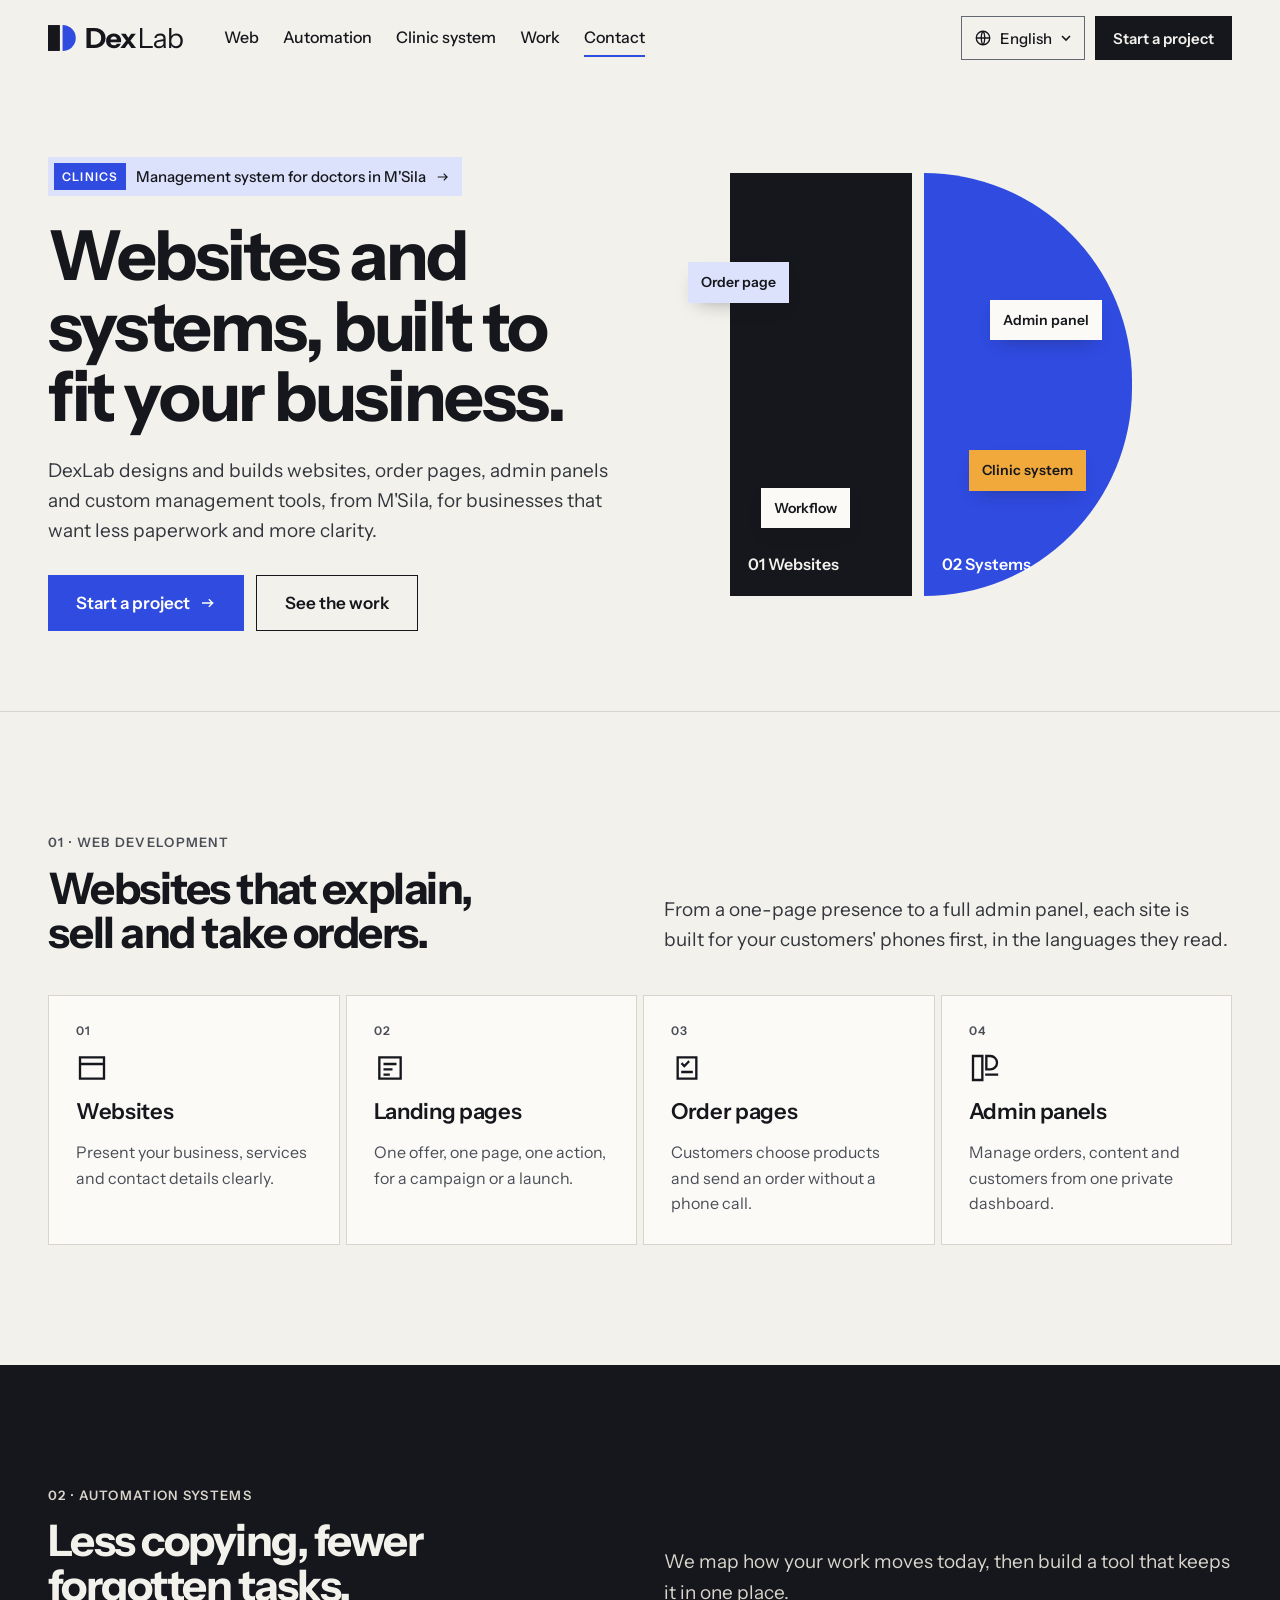
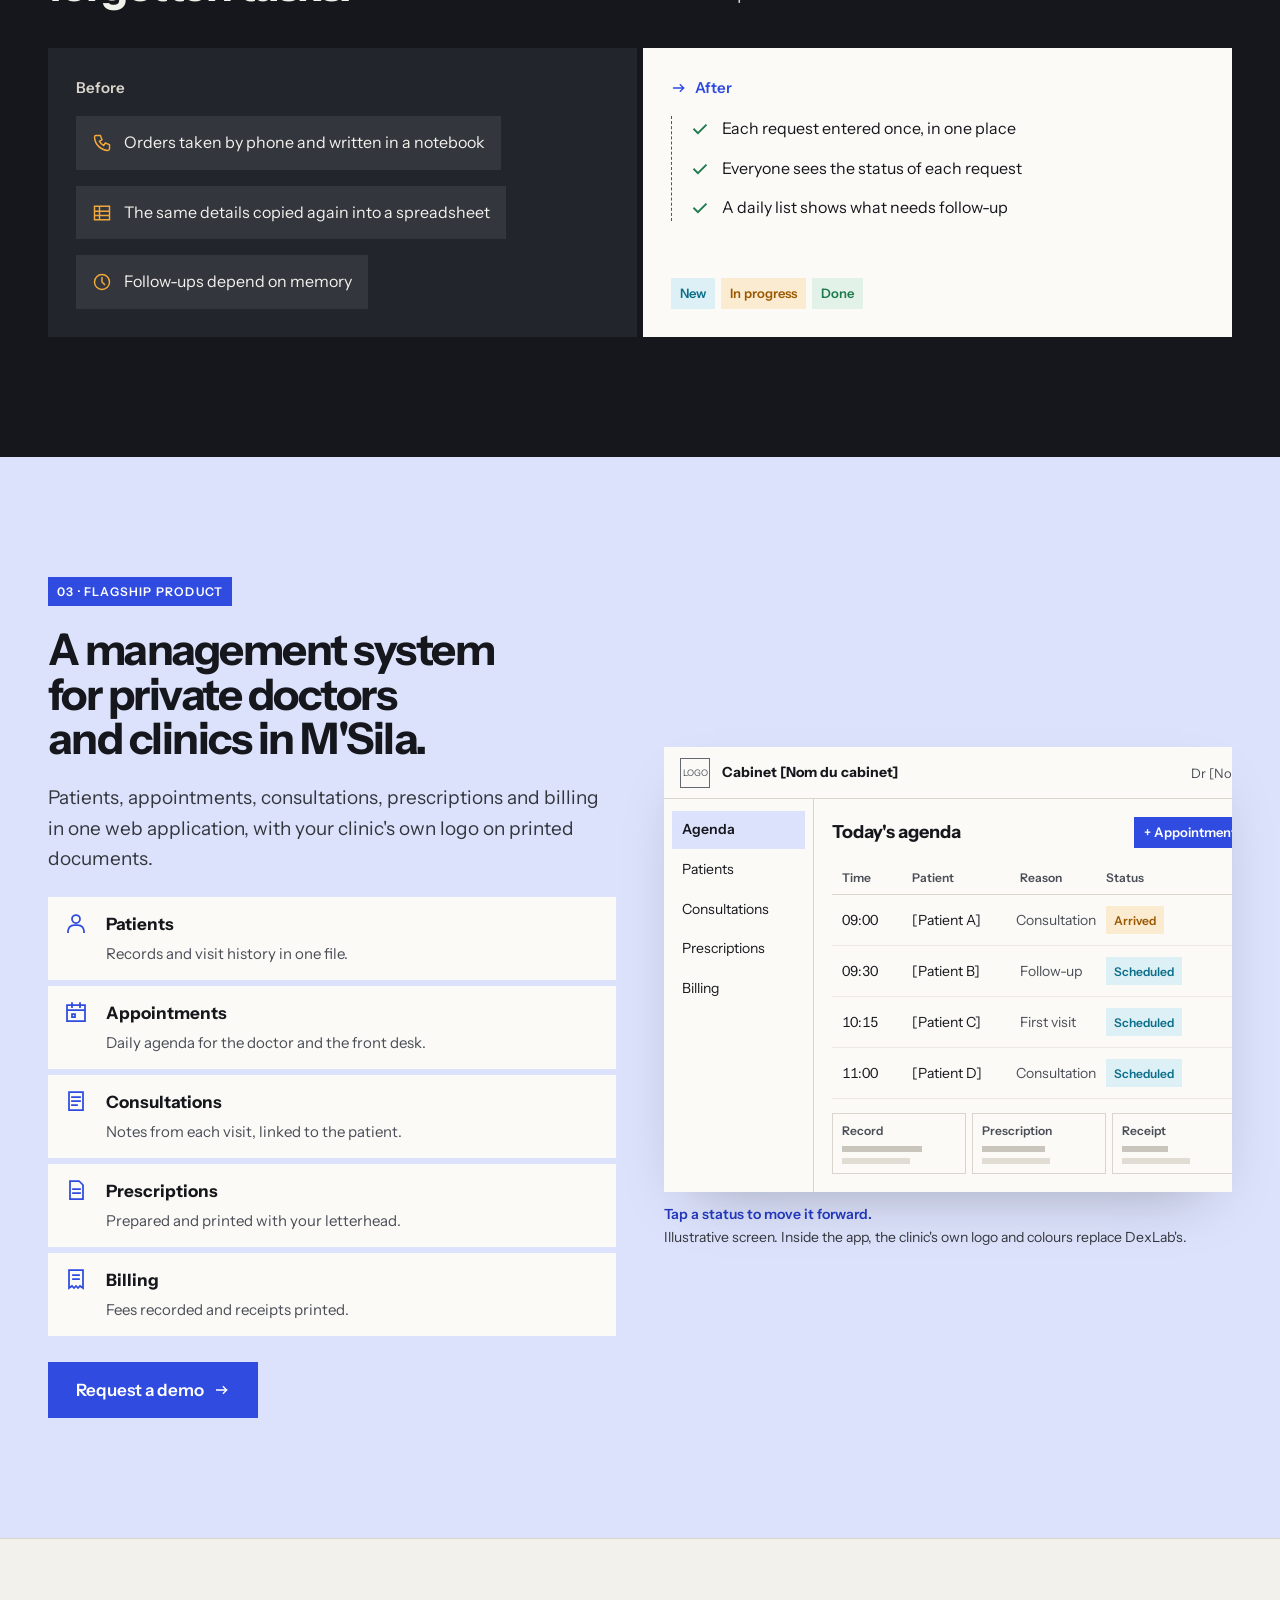
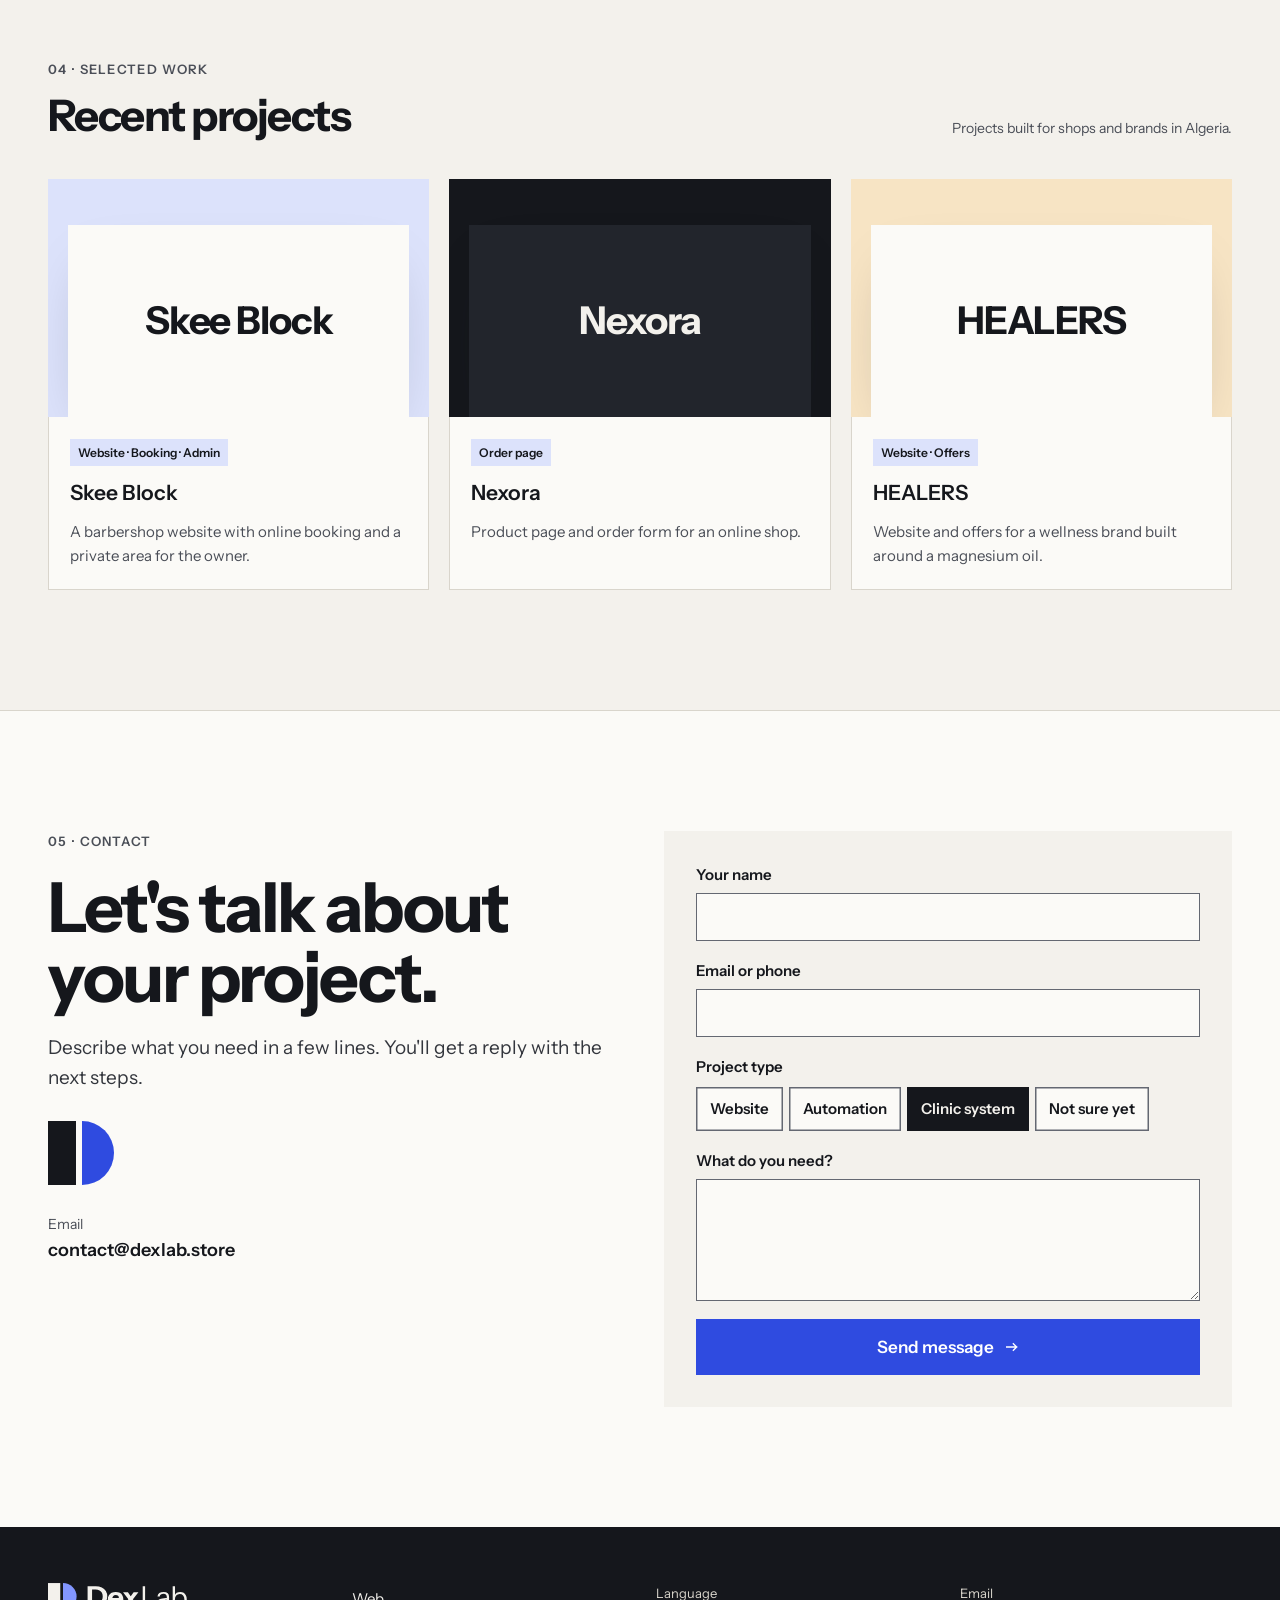
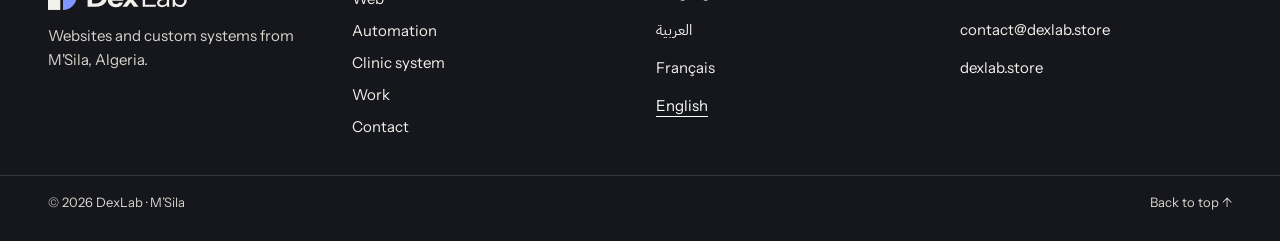
==== commit 7b0f2c0b: "Use contact@dexlab.store as the site's email Co-Authored-By: Claude Opus 5.5 <noreply@anthropic.com>" ====
--- a/en/index.html
+++ b/en/index.html
@@ -134,9 +134,9 @@
 <h2>Let&#x27;s talk about your project.</h2>
 <p class="lead">Describe what you need in a few lines. You&#x27;ll get a reply with the next steps.</p>
 <div class="mini" aria-hidden="true"><span class="b"></span><span class="d"></span></div>
-<dl><div><dt>Email</dt><dd><a href="mailto:dex@dexlab.store"><bdi dir="ltr" class="ltr">dex@dexlab.store</bdi></a></dd></div></dl>
+<dl><div><dt>Email</dt><dd><a href="mailto:contact@dexlab.store"><bdi dir="ltr" class="ltr">contact@dexlab.store</bdi></a></dd></div></dl>
 </div>
-<form class="cform rv" novalidate data-to="dex@dexlab.store" data-subject="New project">
+<form class="cform rv" novalidate data-to="contact@dexlab.store" data-subject="New project">
 <div class="field"><label for="f-name">Your name</label><input id="f-name" name="name" type="text" autocomplete="name" required></div>
 <div class="field"><label for="f-reach">Email or phone</label><input id="f-reach" name="reach" type="text" class="ltr" dir="ltr" autocomplete="email" inputmode="email"></div>
 <fieldset class="field" style="border:0;margin:0;padding:0"><legend class="lbl" style="padding:0;margin-bottom:8px">Project type</legend><div class="chips"><label><input type="radio" name="type" value="web"><span>Website</span></label><label><input type="radio" name="type" value="automation"><span>Automation</span></label><label><input type="radio" name="type" value="clinic" checked><span>Clinic system</span></label><label><input type="radio" name="type" value="unsure"><span>Not sure yet</span></label></div></fieldset>
@@ -154,7 +154,7 @@
 <div><span dir="ltr"><img src="/assets/img/logo-dark.svg" alt="DexLab" width="140" height="27"></span><span class="tag">Websites and custom systems from M&#x27;Sila, Algeria.</span></div>
 <nav aria-label="Main navigation"><div><a class="f" href="#web">Web</a><a class="f" href="#automation">Automation</a><a class="f" href="#clinic">Clinic system</a><a class="f" href="#work">Work</a><a class="f" href="#contact">Contact</a></div></nav>
 <div><span class="k">Language</span><a href="/ar/" lang="ar" hreflang="ar" data-lang="ar">العربية</a><a href="/fr/" lang="fr" hreflang="fr" data-lang="fr">Français</a><a href="/en/" lang="en" hreflang="en" data-lang="en" aria-current="true">English</a></div>
-<div><span class="k">Email</span><a href="mailto:dex@dexlab.store"><bdi dir="ltr" class="ltr">dex@dexlab.store</bdi></a><a href="https://dexlab.store" dir="ltr" class="ltr">dexlab.store</a></div>
+<div><span class="k">Email</span><a href="mailto:contact@dexlab.store"><bdi dir="ltr" class="ltr">contact@dexlab.store</bdi></a><a href="https://dexlab.store" dir="ltr" class="ltr">dexlab.store</a></div>
 </div>
 <div class="wrap foot-bottom"><span dir="ltr" class="ltr">© <span data-year>2026</span> DexLab · M’Sila</span><a href="#top">Back to top ↑</a></div>
 </footer>
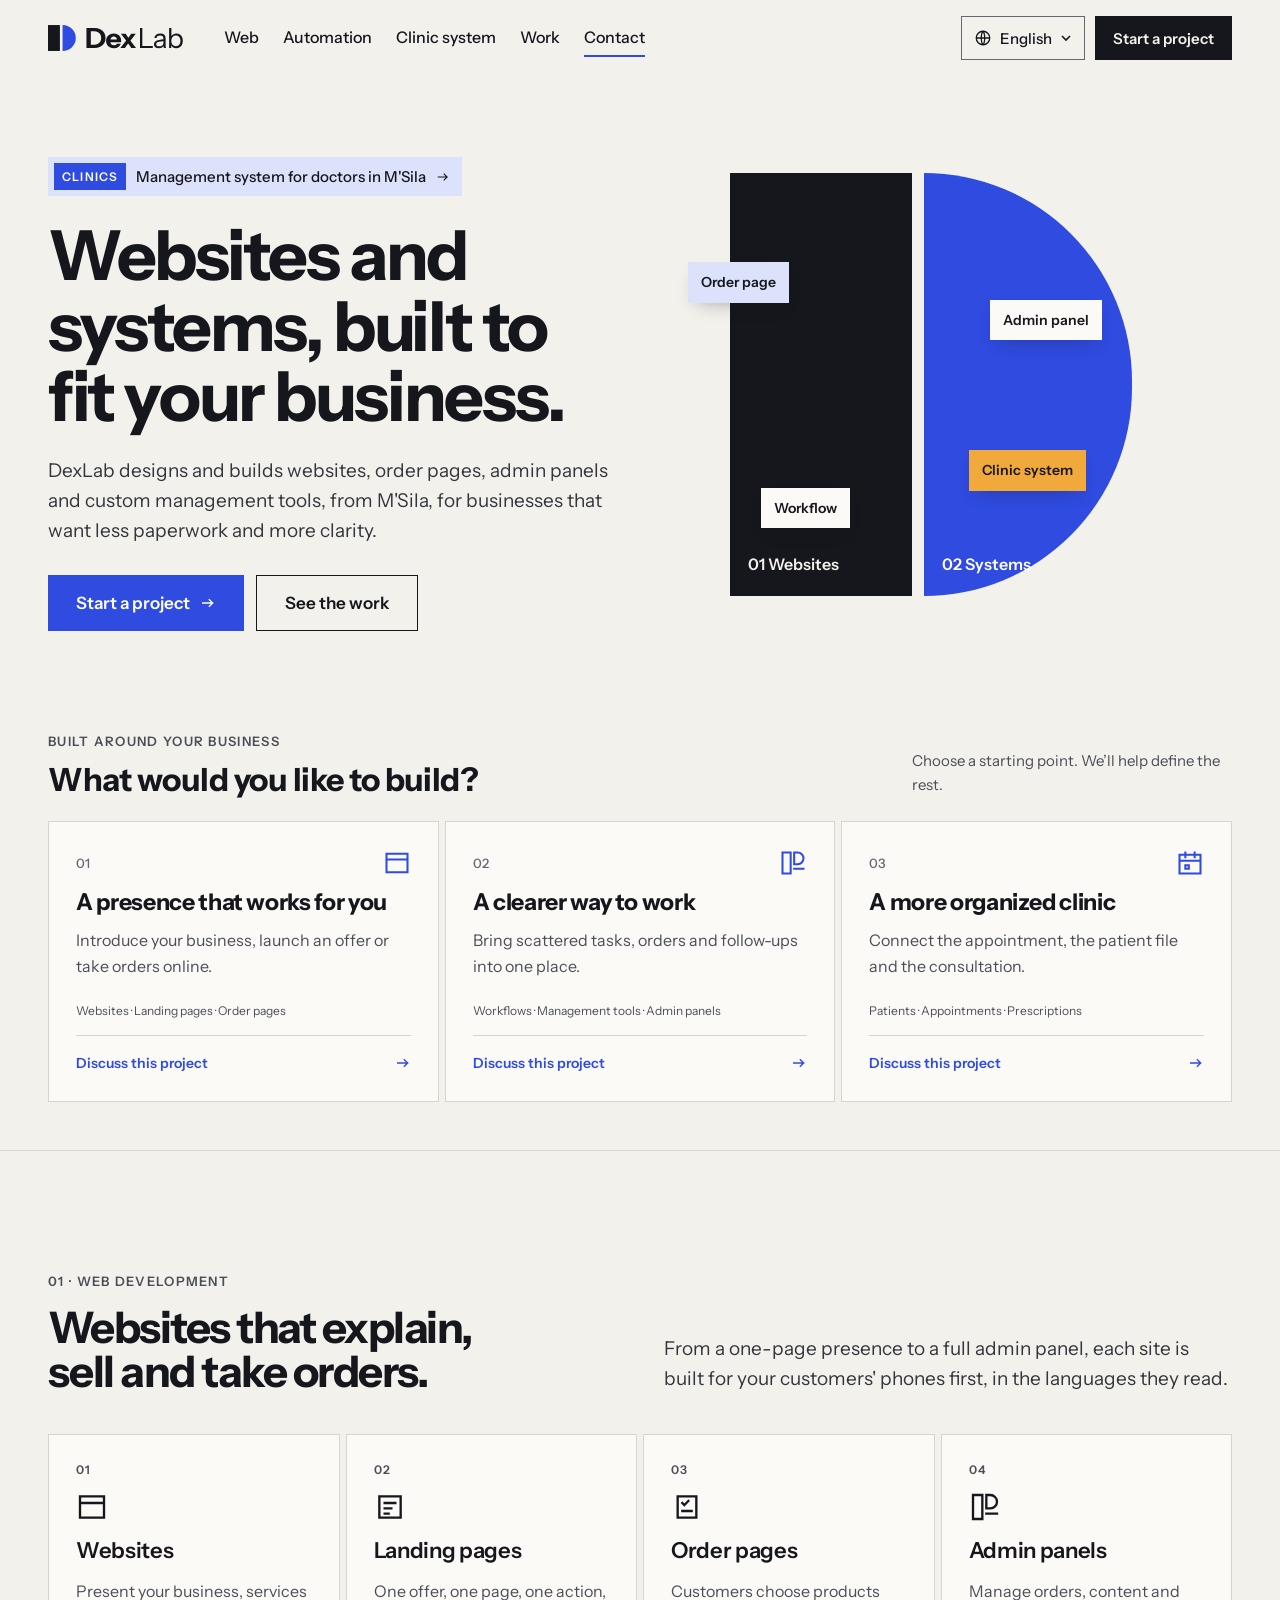
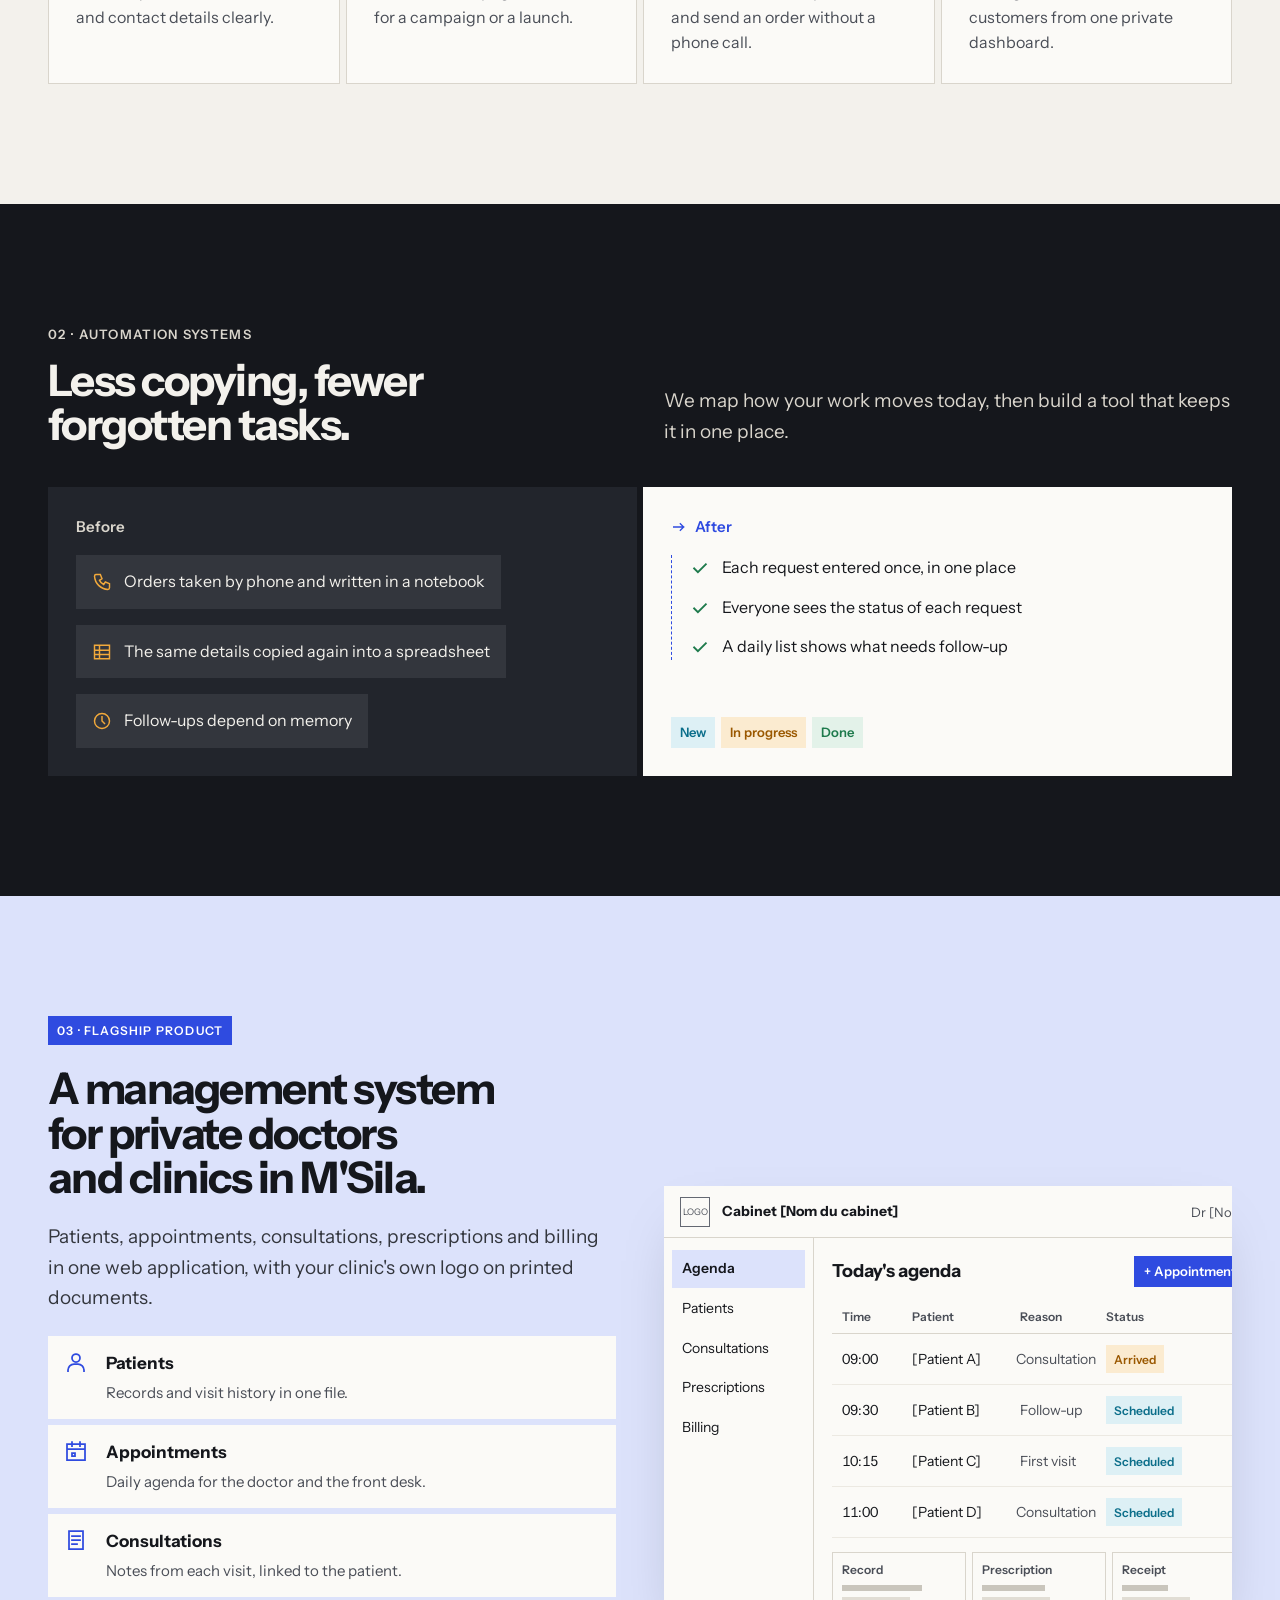
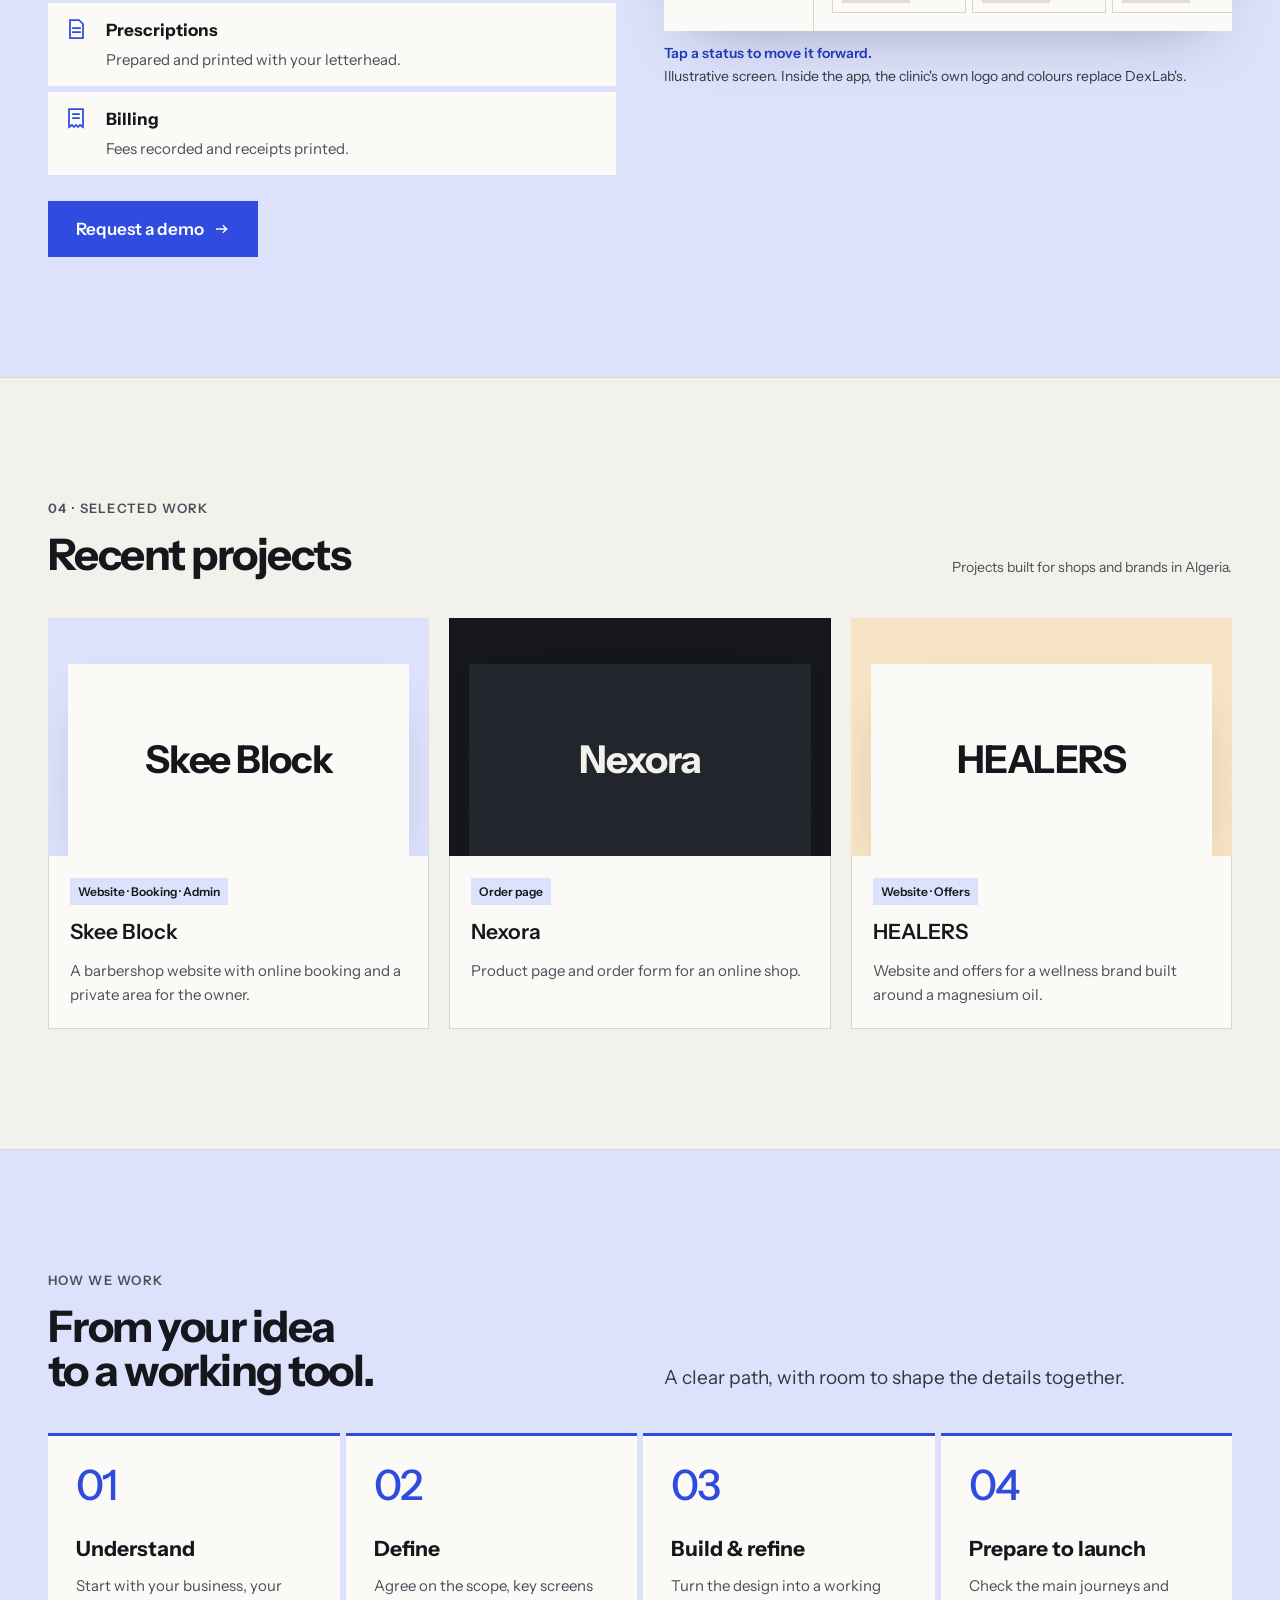
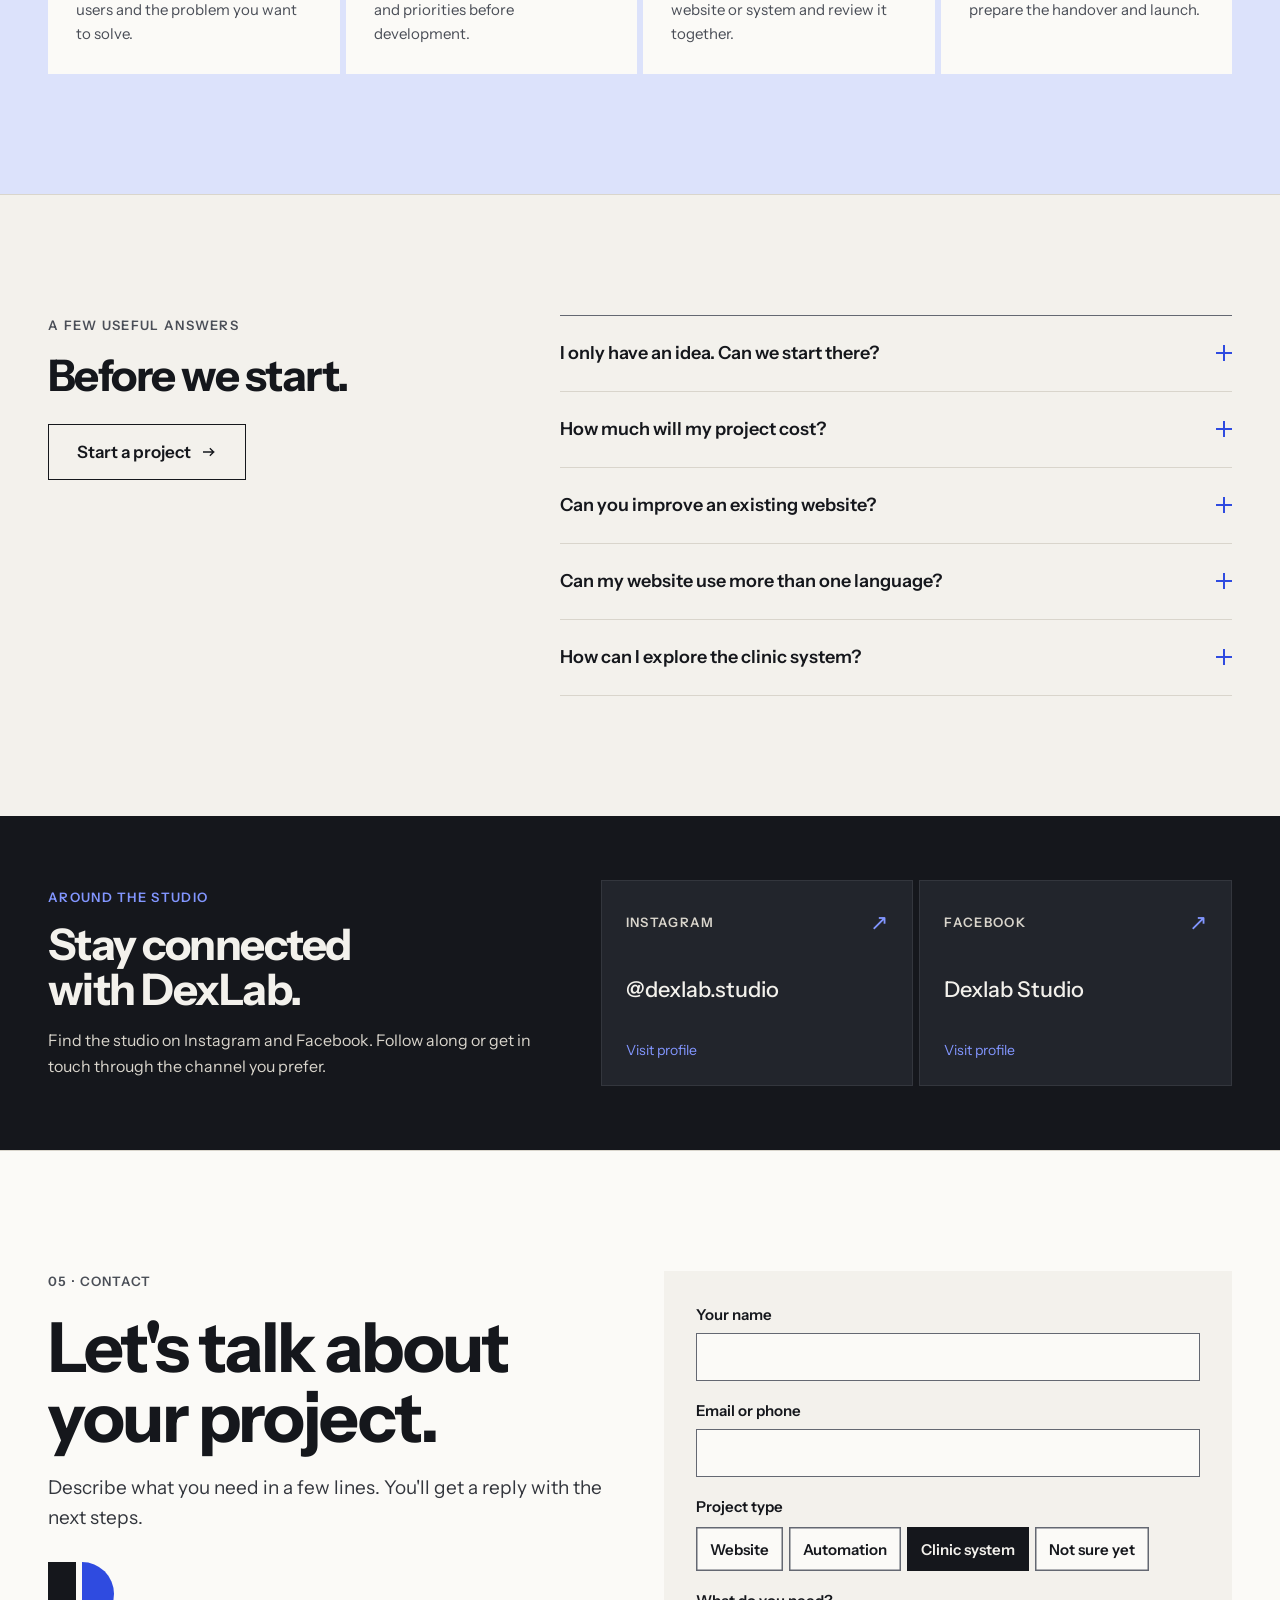
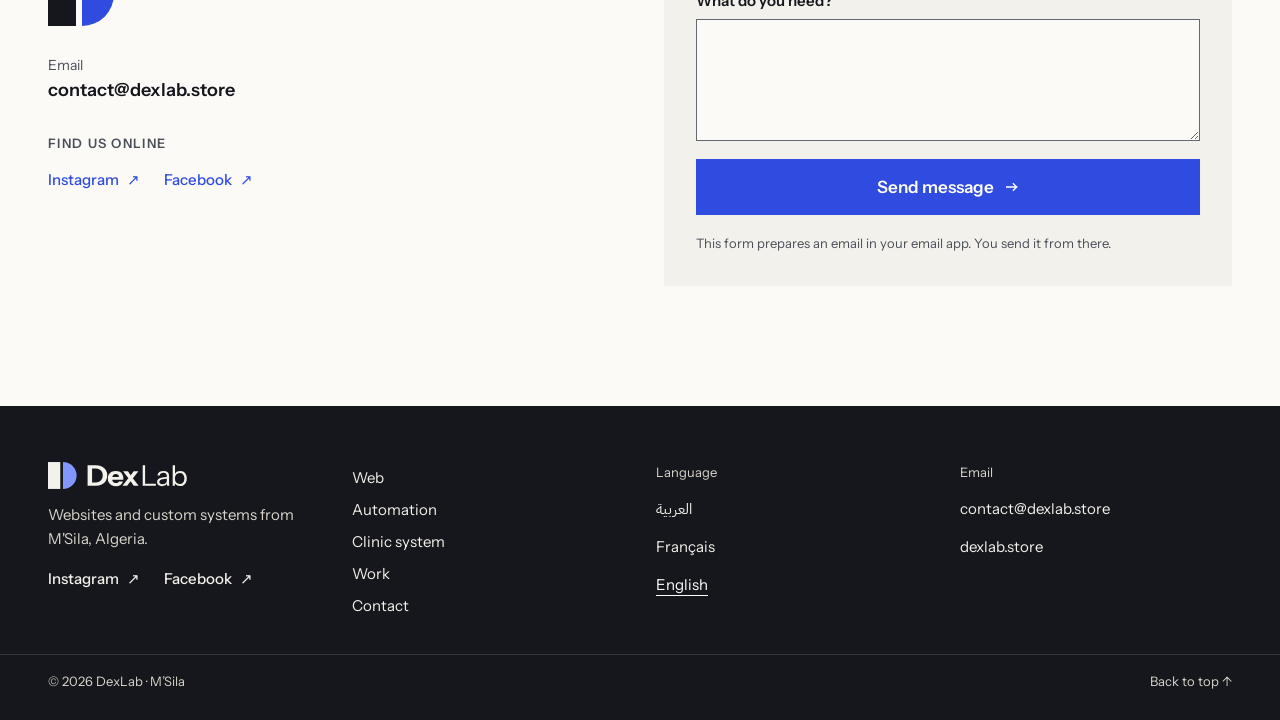
==== commit 8cf6d974: "Add project chooser, process, FAQs and studio social links" ====
--- a/en/index.html
+++ b/en/index.html
@@ -76,6 +76,13 @@
 </button>
 </section>
 
+<section class="starter" aria-labelledby="starter-heading">
+<div class="wrap sec-in">
+<div class="starter-heading"><div><span class="label">Built around your business</span><h2 id="starter-heading">What would you like to build?</h2></div><p>Choose a starting point. We’ll help define the rest.</p></div>
+<div class="starter-grid"><a class="starter-card rv" href="#contact" data-project="web" style="--i:0"><span class="starter-top"><span class="num">01</span><svg width="28" height="28" viewBox="0 0 24 24" fill="none" stroke="currentColor" stroke-width="1.75" stroke-linecap="square" aria-hidden="true"><path d="M3 4h18v16H3zM3 9h18"/></svg></span><h3>A presence that works for you</h3><p>Introduce your business, launch an offer or take orders online.</p><span class="starter-tags">Websites · Landing pages · Order pages</span><span class="starter-action">Discuss this project<svg class="arrow" width="16" height="16" viewBox="0 0 24 24" fill="none" stroke="currentColor" stroke-width="2" stroke-linecap="square" aria-hidden="true"><path d="M4 12h15M14 7l5 5-5 5"/></svg></span></a><a class="starter-card rv" href="#contact" data-project="automation" style="--i:1"><span class="starter-top"><span class="num">02</span><svg width="28" height="28" viewBox="0 0 24 24" fill="none" stroke="currentColor" stroke-width="1.75" stroke-linecap="square" aria-hidden="true"><path d="M3 3h7v18H3zM13 3h3a5 5 0 0 1 0 10h-3zM13 17h8"/></svg></span><h3>A clearer way to work</h3><p>Bring scattered tasks, orders and follow-ups into one place.</p><span class="starter-tags">Workflows · Management tools · Admin panels</span><span class="starter-action">Discuss this project<svg class="arrow" width="16" height="16" viewBox="0 0 24 24" fill="none" stroke="currentColor" stroke-width="2" stroke-linecap="square" aria-hidden="true"><path d="M4 12h15M14 7l5 5-5 5"/></svg></span></a><a class="starter-card rv" href="#contact" data-project="clinic" style="--i:2"><span class="starter-top"><span class="num">03</span><svg width="28" height="28" viewBox="0 0 24 24" fill="none" stroke="currentColor" stroke-width="1.75" stroke-linecap="square" aria-hidden="true"><path d="M3 5h18v16H3zM3 10h18M8 3v4M16 3v4M8 14h3v3H8z"/></svg></span><h3>A more organized clinic</h3><p>Connect the appointment, the patient file and the consultation.</p><span class="starter-tags">Patients · Appointments · Prescriptions</span><span class="starter-action">Discuss this project<svg class="arrow" width="16" height="16" viewBox="0 0 24 24" fill="none" stroke="currentColor" stroke-width="2" stroke-linecap="square" aria-hidden="true"><path d="M4 12h15M14 7l5 5-5 5"/></svg></span></a></div>
+</div>
+</section>
+
 <section class="sec" id="web">
 <div class="wrap sec-in">
 <div class="sec-head rv"><div><span class="label">01 · Web development</span><h2 class="h2">Websites that explain, sell and take orders.</h2></div><p class="lead">From a one-page presence to a full admin panel, each site is built for your customers&#x27; phones first, in the languages they read.</p></div>
@@ -101,7 +108,7 @@
 <h2 class="h2 rv">A management system for private doctors and clinics in M&#x27;Sila.</h2>
 <p class="lead rv">Patients, appointments, consultations, prescriptions and billing in one web application, with your clinic&#x27;s own logo on printed documents.</p>
 <ul class="mods"><li class="rv" style="--i:0"><svg width="24" height="24" viewBox="0 0 24 24" fill="none" stroke="currentColor" stroke-width="1.75" stroke-linecap="square" aria-hidden="true"><path d="M12 4a4 4 0 1 1 0 8a4 4 0 1 1 0-8M4 21v-1a6 6 0 0 1 6-6h4a6 6 0 0 1 6 6v1"/></svg><b>Patients</b><span>Records and visit history in one file.</span></li><li class="rv" style="--i:1"><svg width="24" height="24" viewBox="0 0 24 24" fill="none" stroke="currentColor" stroke-width="1.75" stroke-linecap="square" aria-hidden="true"><path d="M3 5h18v16H3zM3 10h18M8 3v4M16 3v4M8 14h3v3H8z"/></svg><b>Appointments</b><span>Daily agenda for the doctor and the front desk.</span></li><li class="rv" style="--i:2"><svg width="24" height="24" viewBox="0 0 24 24" fill="none" stroke="currentColor" stroke-width="1.75" stroke-linecap="square" aria-hidden="true"><path d="M5 3h14v18H5zM8 8h8M8 12h8M8 16h5"/></svg><b>Consultations</b><span>Notes from each visit, linked to the patient.</span></li><li class="rv" style="--i:3"><svg width="24" height="24" viewBox="0 0 24 24" fill="none" stroke="currentColor" stroke-width="1.75" stroke-linecap="square" aria-hidden="true"><path d="M6 3h9l4 4v14H6zM9 11h7M9 15h7"/></svg><b>Prescriptions</b><span>Prepared and printed with your letterhead.</span></li><li class="rv" style="--i:4"><svg width="24" height="24" viewBox="0 0 24 24" fill="none" stroke="currentColor" stroke-width="1.75" stroke-linecap="square" aria-hidden="true"><path d="M5 3h14v18l-3-2-2 2-2-2-2 2-2-2-3 2zM9 8h6M9 12h6"/></svg><b>Billing</b><span>Fees recorded and receipts printed.</span></li></ul>
-<div class="actions"><a class="btn btn-pri" href="#contact">Request a demo<svg class="arrow" width="16" height="16" viewBox="0 0 24 24" fill="none" stroke="currentColor" stroke-width="2" stroke-linecap="square" aria-hidden="true"><path d="M4 12h15M14 7l5 5-5 5"/></svg></a></div>
+<div class="actions"><a class="btn btn-pri" href="#contact" data-project="clinic">Request a demo<svg class="arrow" width="16" height="16" viewBox="0 0 24 24" fill="none" stroke="currentColor" stroke-width="2" stroke-linecap="square" aria-hidden="true"><path d="M4 12h15M14 7l5 5-5 5"/></svg></a></div>
 </div>
 <figure class="rv">
 <div class="screen-wrap" dir="ltr" tabindex="0" role="region" aria-label="Illustrative application screen">
@@ -127,6 +134,27 @@
 </div>
 </section>
 
+<section class="sec process" id="process" aria-labelledby="process-heading">
+<div class="wrap sec-in">
+<div class="sec-head rv"><div><span class="label">How we work</span><h2 class="h2" id="process-heading">From your idea to a working tool.</h2></div><p class="lead">A clear path, with room to shape the details together.</p></div>
+<ol class="process-grid"><li class="process-step rv" style="--i:0"><span class="step-number">01</span><h3>Understand</h3><p>Start with your business, your users and the problem you want to solve.</p></li><li class="process-step rv" style="--i:1"><span class="step-number">02</span><h3>Define</h3><p>Agree on the scope, key screens and priorities before development.</p></li><li class="process-step rv" style="--i:2"><span class="step-number">03</span><h3>Build &amp; refine</h3><p>Turn the design into a working website or system and review it together.</p></li><li class="process-step rv" style="--i:3"><span class="step-number">04</span><h3>Prepare to launch</h3><p>Check the main journeys and prepare the handover and launch.</p></li></ol>
+</div>
+</section>
+
+<section class="sec faq" id="faq" aria-labelledby="faq-heading">
+<div class="wrap faq-grid">
+<div class="faq-heading"><span class="label">A few useful answers</span><h2 class="h2" id="faq-heading">Before we start.</h2><a class="btn btn-sec" href="#contact">Start a project<svg class="arrow" width="16" height="16" viewBox="0 0 24 24" fill="none" stroke="currentColor" stroke-width="2" stroke-linecap="square" aria-hidden="true"><path d="M4 12h15M14 7l5 5-5 5"/></svg></a></div>
+<div class="faq-list"><details class="faq-item"><summary>I only have an idea. Can we start there?<span class="faq-mark" aria-hidden="true"></span></summary><p>Yes. Tell us who you want to reach and what you want to make easier. You do not need a technical specification to start a conversation.</p></details><details class="faq-item"><summary>How much will my project cost?<span class="faq-mark" aria-hidden="true"></span></summary><p>The scope comes first: pages, features, content and integrations. Share what you need so we can discuss a quote for your project.</p></details><details class="faq-item"><summary>Can you improve an existing website?<span class="faq-mark" aria-hidden="true"></span></summary><p>Share its link and explain what you want to change. We can review the current setup and discuss suitable improvements.</p></details><details class="faq-item"><summary>Can my website use more than one language?<span class="faq-mark" aria-hidden="true"></span></summary><p>Yes. We can plan Arabic, French and English versions, including a right-to-left Arabic layout. The languages and content are agreed for each project.</p></details><details class="faq-item"><summary>How can I explore the clinic system?<span class="faq-mark" aria-hidden="true"></span></summary><p>Choose “Clinic system” in the contact form to request a demonstration. The preview above is illustrative; the application is described in French and English.</p></details></div>
+</div>
+</section>
+
+<section class="social-band" id="social" aria-labelledby="social-heading">
+<div class="wrap social-layout">
+<div class="social-copy"><span class="label">Around the studio</span><h2 class="h2" id="social-heading">Stay connected with DexLab.</h2><p>Find the studio on Instagram and Facebook. Follow along or get in touch through the channel you prefer.</p></div>
+<div class="social-cards"><a class="social-card" href="https://www.instagram.com/dexlab.studio/" target="_blank" rel="noopener noreferrer" aria-label="Instagram — opens in a new tab"><span class="social-card-top"><span class="label" lang="en">Instagram</span><span aria-hidden="true">↗</span></span><b dir="ltr" class="ltr">@dexlab.studio</b><span class="social-action">Visit profile</span></a><a class="social-card" href="https://web.facebook.com/people/Dexlab-Studio/61596110937844/" target="_blank" rel="noopener noreferrer" aria-label="Facebook — opens in a new tab"><span class="social-card-top"><span class="label" lang="en">Facebook</span><span aria-hidden="true">↗</span></span><b dir="ltr" class="ltr">Dexlab Studio</b><span class="social-action">Visit profile</span></a></div>
+</div>
+</section>
+
 <section class="sec contact" id="contact">
 <div class="wrap sec-in">
 <div class="contact-copy">
@@ -135,8 +163,10 @@
 <p class="lead">Describe what you need in a few lines. You&#x27;ll get a reply with the next steps.</p>
 <div class="mini" aria-hidden="true"><span class="b"></span><span class="d"></span></div>
 <dl><div><dt>Email</dt><dd><a href="mailto:contact@dexlab.store"><bdi dir="ltr" class="ltr">contact@dexlab.store</bdi></a></dd></div></dl>
+<div class="contact-social"><span class="label">Find us online</span><div class="social-links"><a href="https://www.instagram.com/dexlab.studio/" target="_blank" rel="noopener noreferrer" aria-label="Instagram — opens in a new tab"><bdi lang="en">Instagram</bdi><span aria-hidden="true"> ↗</span></a><a href="https://web.facebook.com/people/Dexlab-Studio/61596110937844/" target="_blank" rel="noopener noreferrer" aria-label="Facebook — opens in a new tab"><bdi lang="en">Facebook</bdi><span aria-hidden="true"> ↗</span></a></div></div>
 </div>
 <form class="cform rv" novalidate data-to="contact@dexlab.store" data-subject="New project">
+<p class="project-feedback" role="status" aria-live="polite" data-label="Project type selected:"></p>
 <div class="field"><label for="f-name">Your name</label><input id="f-name" name="name" type="text" autocomplete="name" required></div>
 <div class="field"><label for="f-reach">Email or phone</label><input id="f-reach" name="reach" type="text" class="ltr" dir="ltr" autocomplete="email" inputmode="email"></div>
 <fieldset class="field" style="border:0;margin:0;padding:0"><legend class="lbl" style="padding:0;margin-bottom:8px">Project type</legend><div class="chips"><label><input type="radio" name="type" value="web"><span>Website</span></label><label><input type="radio" name="type" value="automation"><span>Automation</span></label><label><input type="radio" name="type" value="clinic" checked><span>Clinic system</span></label><label><input type="radio" name="type" value="unsure"><span>Not sure yet</span></label></div></fieldset>
@@ -144,6 +174,7 @@
 <div class="msg err" role="alert" hidden>Please add your name and what you need.</div>
 <div class="msg ok" role="status" hidden><svg width="20" height="20" viewBox="0 0 24 24" fill="none" stroke="currentColor" stroke-width="2.25" stroke-linecap="square" aria-hidden="true"><path d="M5 12.5l4.5 4.5L19 7.5"/></svg><span>Your email app is opening with the message ready. Just press send.</span></div>
 <button type="submit" class="btn btn-pri">Send message<svg class="arrow" width="16" height="16" viewBox="0 0 24 24" fill="none" stroke="currentColor" stroke-width="2" stroke-linecap="square" aria-hidden="true"><path d="M4 12h15M14 7l5 5-5 5"/></svg></button>
+<p class="form-note">This form prepares an email in your email app. You send it from there.</p>
 </form>
 </div>
 </section>
@@ -151,7 +182,7 @@
 
 <footer class="foot">
 <div class="wrap foot-grid">
-<div><span dir="ltr"><img src="/assets/img/logo-dark.svg" alt="DexLab" width="140" height="27"></span><span class="tag">Websites and custom systems from M&#x27;Sila, Algeria.</span></div>
+<div><span dir="ltr"><img src="/assets/img/logo-dark.svg" alt="DexLab" width="140" height="27"></span><span class="tag">Websites and custom systems from M&#x27;Sila, Algeria.</span><div class="social-links"><a href="https://www.instagram.com/dexlab.studio/" target="_blank" rel="noopener noreferrer" aria-label="Instagram — opens in a new tab"><bdi lang="en">Instagram</bdi><span aria-hidden="true"> ↗</span></a><a href="https://web.facebook.com/people/Dexlab-Studio/61596110937844/" target="_blank" rel="noopener noreferrer" aria-label="Facebook — opens in a new tab"><bdi lang="en">Facebook</bdi><span aria-hidden="true"> ↗</span></a></div></div>
 <nav aria-label="Main navigation"><div><a class="f" href="#web">Web</a><a class="f" href="#automation">Automation</a><a class="f" href="#clinic">Clinic system</a><a class="f" href="#work">Work</a><a class="f" href="#contact">Contact</a></div></nav>
 <div><span class="k">Language</span><a href="/ar/" lang="ar" hreflang="ar" data-lang="ar">العربية</a><a href="/fr/" lang="fr" hreflang="fr" data-lang="fr">Français</a><a href="/en/" lang="en" hreflang="en" data-lang="en" aria-current="true">English</a></div>
 <div><span class="k">Email</span><a href="mailto:contact@dexlab.store"><bdi dir="ltr" class="ltr">contact@dexlab.store</bdi></a><a href="https://dexlab.store" dir="ltr" class="ltr">dexlab.store</a></div>
--- a/assets/css/site.css
+++ b/assets/css/site.css
@@ -332,6 +332,82 @@
 .foot-bottom{padding-block:16px 28px;border-top:1px solid var(--ink-3);display:flex;flex-wrap:wrap;gap:8px 24px;font-size:13px;color:var(--line);justify-content:space-between}
 .foot-bottom a{min-height:0;color:var(--line)}
 
+/* Useful layers around the original Assembly design. */
+.starter{padding-block:16px 48px}
+.starter .sec-in{gap:24px;padding-block:0}
+section[id]{scroll-margin-block-start:calc(var(--nav-h) + 16px)}
+.starter-heading{display:flex;align-items:end;justify-content:space-between;gap:20px 48px}
+.starter-heading h2{font-size:clamp(24px,2.5vw,32px);line-height:var(--h-lh);letter-spacing:var(--tight-s);margin-block-start:10px}
+.starter-heading>p{max-width:32ch;font-size:15px;color:var(--graphite)}
+.starter-grid{display:grid;grid-template-columns:repeat(3,minmax(0,1fr));gap:var(--seam)}
+.starter-card{display:flex;flex-direction:column;align-items:start;gap:14px;padding:28px;background:var(--sheet);color:var(--ink);text-decoration:none;box-shadow:inset 0 0 0 1px var(--line);transition:transform var(--base) var(--out)}
+.starter-card:hover{color:var(--ink);box-shadow:inset 0 0 0 2px var(--cobalt)}
+.js .starter-card.rv.in:hover{transform:translateY(-4px)}
+.starter-top{display:flex;align-items:center;justify-content:space-between;width:100%;color:var(--cobalt)}
+.starter-top .num{font:500 13px var(--font-latin);color:var(--stone)}
+.starter-card h3{font-size:23px;line-height:var(--h-lh);letter-spacing:var(--tight-s)}
+.starter-card p{font-size:16px;color:var(--graphite)}
+.starter-tags{font-size:12px;color:var(--graphite);margin-block-start:auto;padding-block-start:8px}
+.starter-action{display:flex;align-items:center;justify-content:space-between;gap:16px;width:100%;padding-block-start:16px;border-block-start:1px solid var(--line);font-size:14px;font-weight:600;color:var(--cobalt)}
+[dir=rtl] .starter-action .arrow,[dir=rtl] .faq-heading .arrow{transform:scaleX(-1)}
+.process{background:var(--module)}
+.process-grid{list-style:none;padding:0;margin:0;display:grid;grid-template-columns:repeat(4,minmax(0,1fr));gap:var(--seam)}
+.process-step{background:var(--sheet);padding:28px;display:flex;flex-direction:column;gap:14px;border-block-start:3px solid var(--cobalt)}
+.step-number{font:500 42px/1 var(--font-latin);letter-spacing:-.04em;color:var(--cobalt);margin-block-end:18px}
+.process-step h3{font-size:21px;line-height:var(--h-lh)}
+.process-step p{font-size:15px;color:var(--graphite)}
+.faq-grid{display:grid;grid-template-columns:minmax(0,1fr) minmax(0,1.5fr);gap:64px;padding-block:var(--sec-pad)}
+.faq-heading{display:flex;flex-direction:column;align-items:start;gap:18px}
+.faq-heading .btn{margin-block-start:8px}
+.faq-list{border-block-start:1px solid var(--stone);min-width:0}
+.faq-item{border-block-end:1px solid var(--line)}
+.faq-item summary{list-style:none;cursor:pointer;display:flex;align-items:center;justify-content:space-between;gap:24px;padding-block:24px;font-size:18px;font-weight:600;line-height:1.5}
+.faq-item summary::-webkit-details-marker{display:none}
+.faq-item summary:hover{color:var(--cobalt)}
+.faq-mark{width:16px;height:16px;position:relative;flex:none;color:var(--cobalt)}
+.faq-mark::before,.faq-mark::after{content:"";position:absolute;background:currentColor;inset:7px 0 auto;height:2px}
+.faq-mark::after{transform:rotate(90deg);transition:transform var(--base) var(--out)}
+.faq-item[open] .faq-mark::after{transform:rotate(0)}
+.faq-item p{padding-block-end:24px;padding-inline-end:40px;color:var(--graphite);font-size:16px;max-width:65ch}
+.social-band{background:var(--ink);color:var(--paper);padding-block:64px}
+.social-layout{display:grid;grid-template-columns:minmax(0,1fr) minmax(0,1.25fr);align-items:center;gap:48px}
+.social-copy{display:flex;flex-direction:column;gap:16px}
+.social-copy>.label{color:var(--cobalt-light)}
+.social-copy>p{font-size:16px;color:var(--line);max-width:48ch}
+.social-cards{display:grid;grid-template-columns:repeat(2,minmax(0,1fr));gap:var(--seam)}
+.social-card{padding:24px;background:var(--ink-2);border:1px solid var(--ink-3);color:var(--paper);display:flex;flex-direction:column;gap:32px;text-decoration:none;transition:transform var(--base) var(--out)}
+.social-card:hover{color:var(--paper);border-color:var(--cobalt-light);transform:translateY(-4px)}
+.social-card:focus-visible,.social-band :focus-visible,.foot :focus-visible{outline-color:var(--cobalt-light)}
+.social-card-top{display:flex;align-items:center;justify-content:space-between;gap:12px}
+.social-card-top .label{color:var(--line)}
+.social-card-top>span:last-child{font-size:22px;color:var(--cobalt-light)}
+.social-card>b{font-size:clamp(17px,1.7vw,23px);font-weight:500;text-align:start;overflow-wrap:anywhere}
+.social-action{font-size:14px;color:var(--cobalt-light)}
+.social-links{display:flex;flex-wrap:wrap;gap:8px 24px}
+.social-links a{display:inline-flex;gap:8px;align-items:center;min-height:44px;text-decoration:none;font-weight:500;font-size:15px}
+.contact-social{display:flex;flex-direction:column;gap:4px;margin-block-start:8px}
+.form-note{font-size:13px;color:var(--graphite);line-height:1.6}
+.project-feedback{font-size:14px;font-weight:500;color:var(--cobalt-deep)}
+.project-feedback:empty{display:none}
+@media(max-width:1099px){
+  .starter-card{padding:24px}.starter-card h3{font-size:21px}
+  .process-grid{grid-template-columns:repeat(2,minmax(0,1fr))}
+  .social-layout{grid-template-columns:1fr}.social-copy{max-width:640px}
+  .faq-grid{gap:32px}
+}
+@media(max-width:699px){
+  .starter-heading{align-items:start;flex-direction:column;gap:12px}.starter-heading>p{max-width:none}
+  .starter-grid{grid-template-columns:1fr}.starter-card{gap:12px}
+  .starter{padding-block-end:24px}.starter-tags{padding-block-start:0}
+  .faq-grid{grid-template-columns:1fr}.faq-item summary{font-size:17px;gap:16px}
+  .social-band{padding-block:48px}.social-layout{gap:28px}
+}
+@media(max-width:439px){
+  .process-grid,.social-cards{grid-template-columns:1fr}
+  .process-step{padding:24px}.step-number{font-size:32px;margin-block-end:4px}
+  .social-card{gap:20px}
+}
+
 @media (prefers-reduced-motion:reduce){
   :root{--fast:0ms;--base:0ms;--slow:0ms;--assemble:0ms}
   html{scroll-behavior:auto}
@@ -340,5 +416,6 @@
   .motif .mod,.motif .chip{transform:none!important}
   .note{transform:none!important}
   .btn:hover,.card:hover,.project:hover,.mods li:hover{transform:none}
+  .social-card:hover,.js .starter-card.rv.in:hover{transform:none}
 }
 [hidden]{display:none!important}
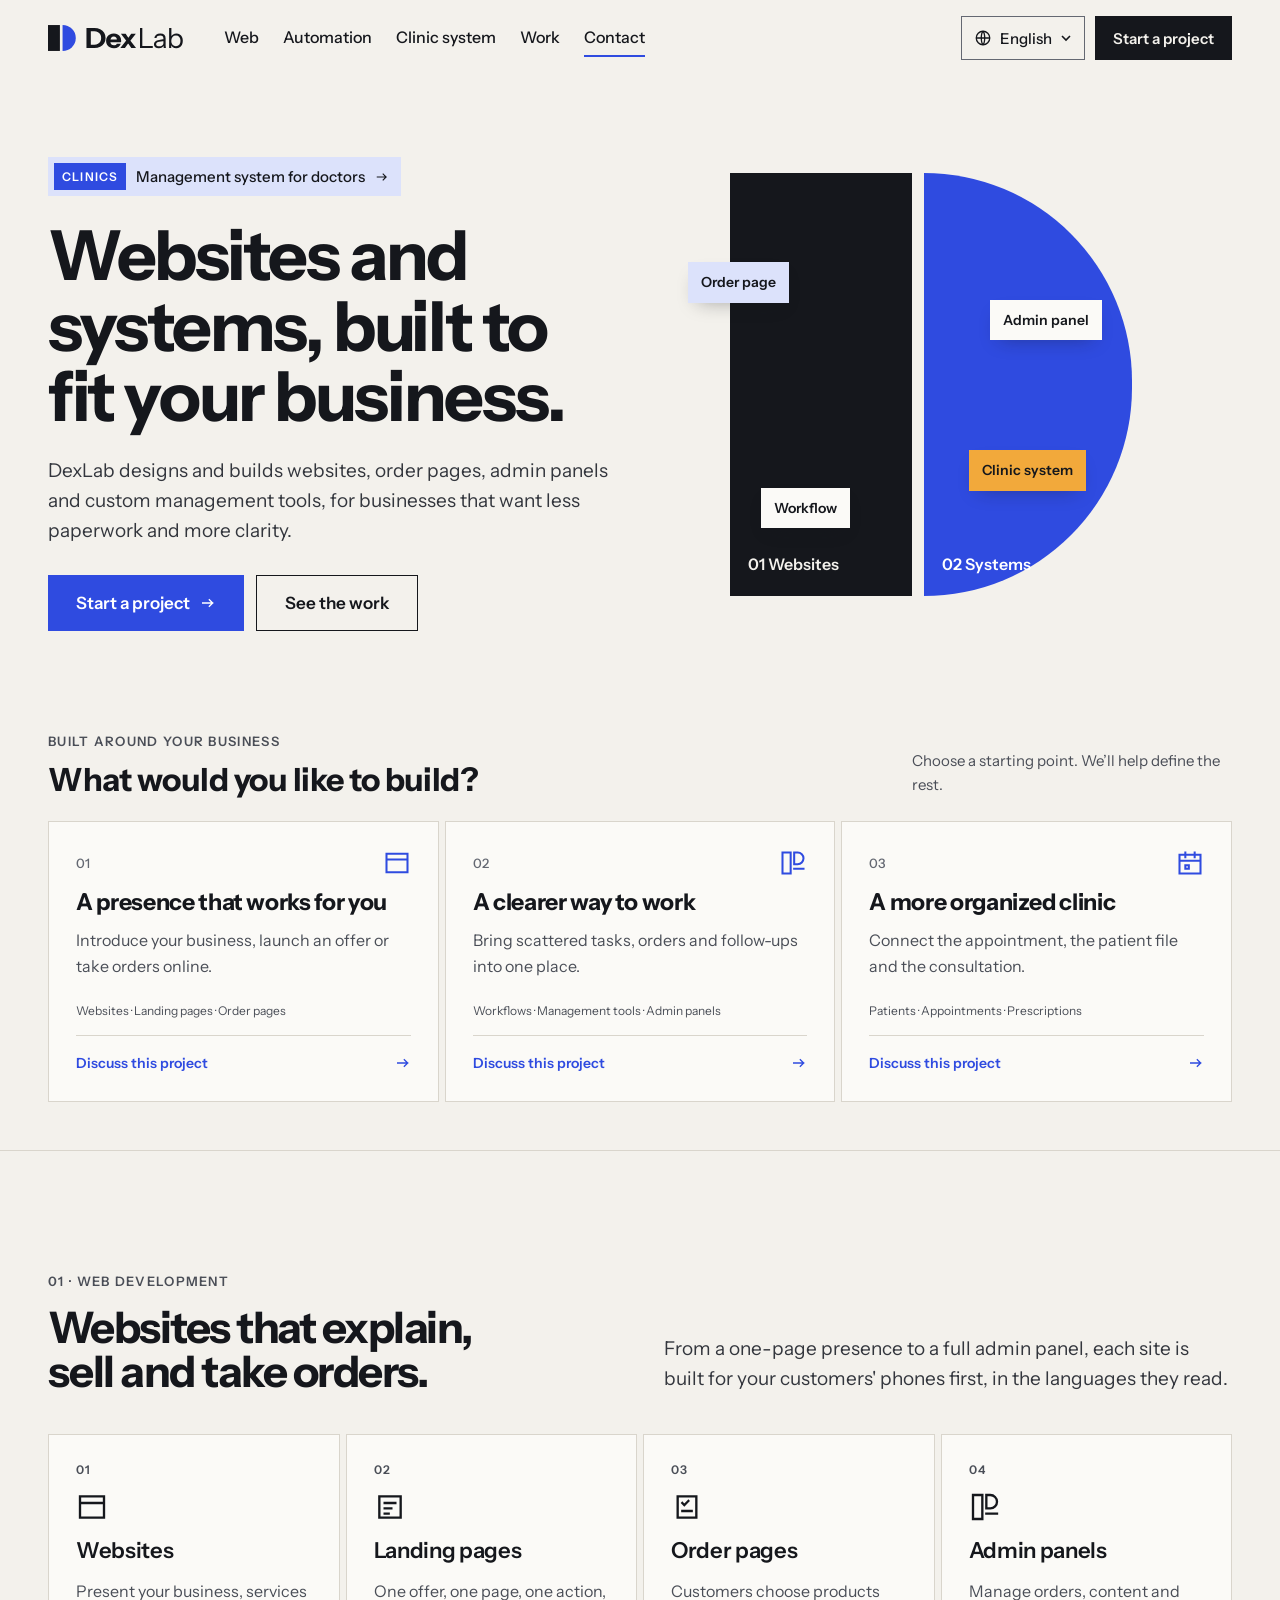
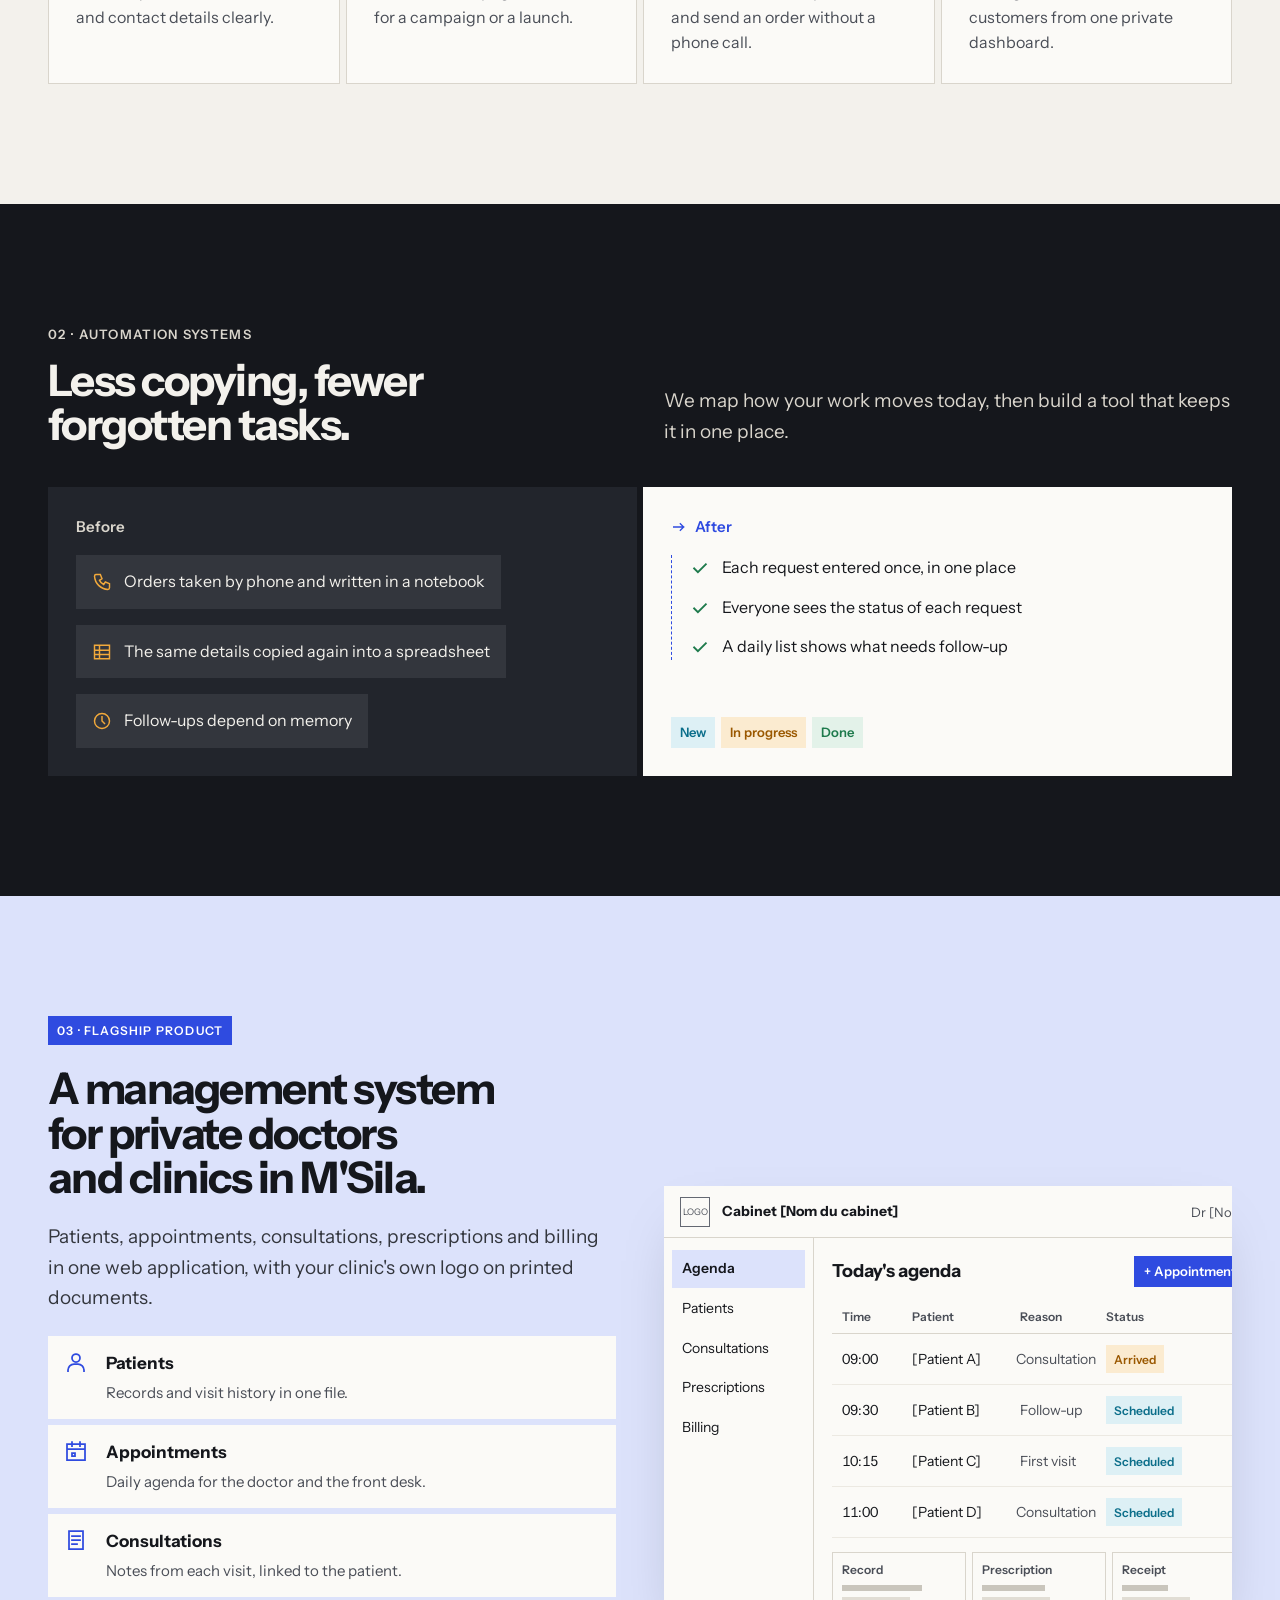
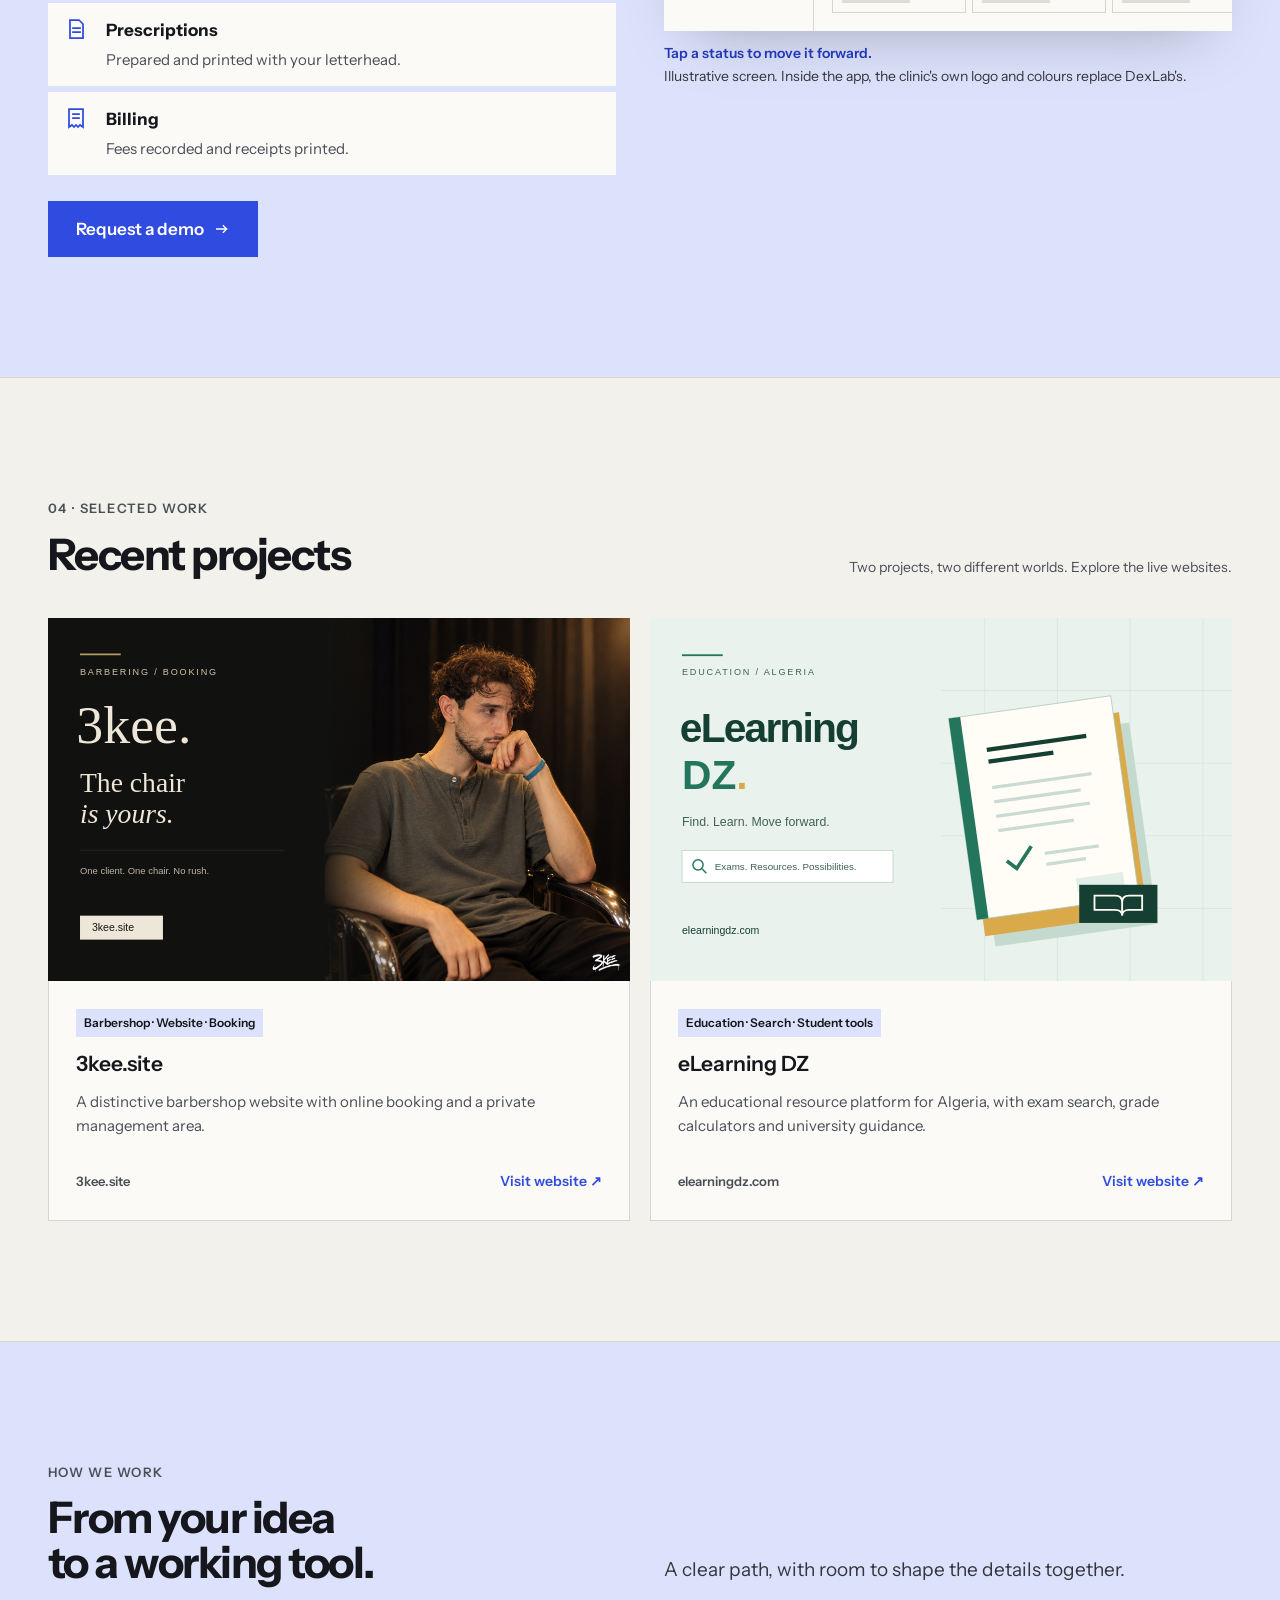
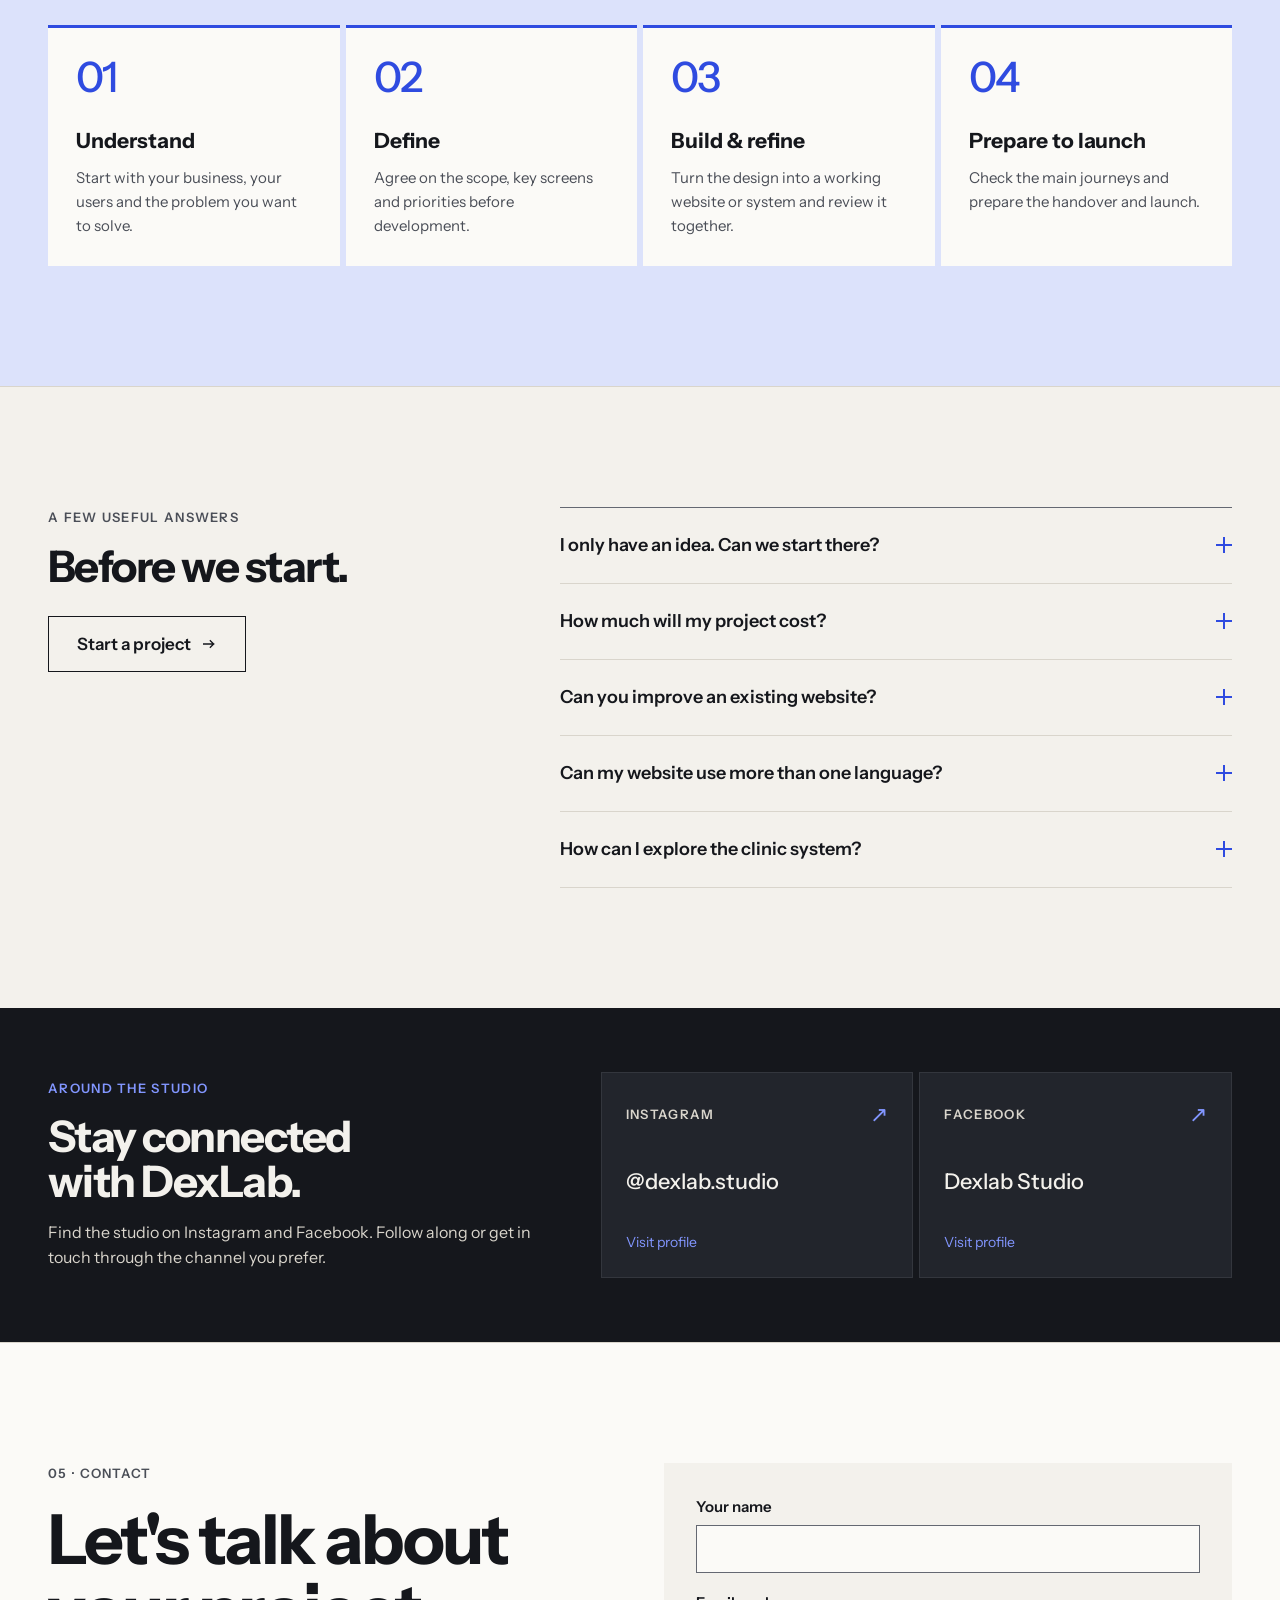
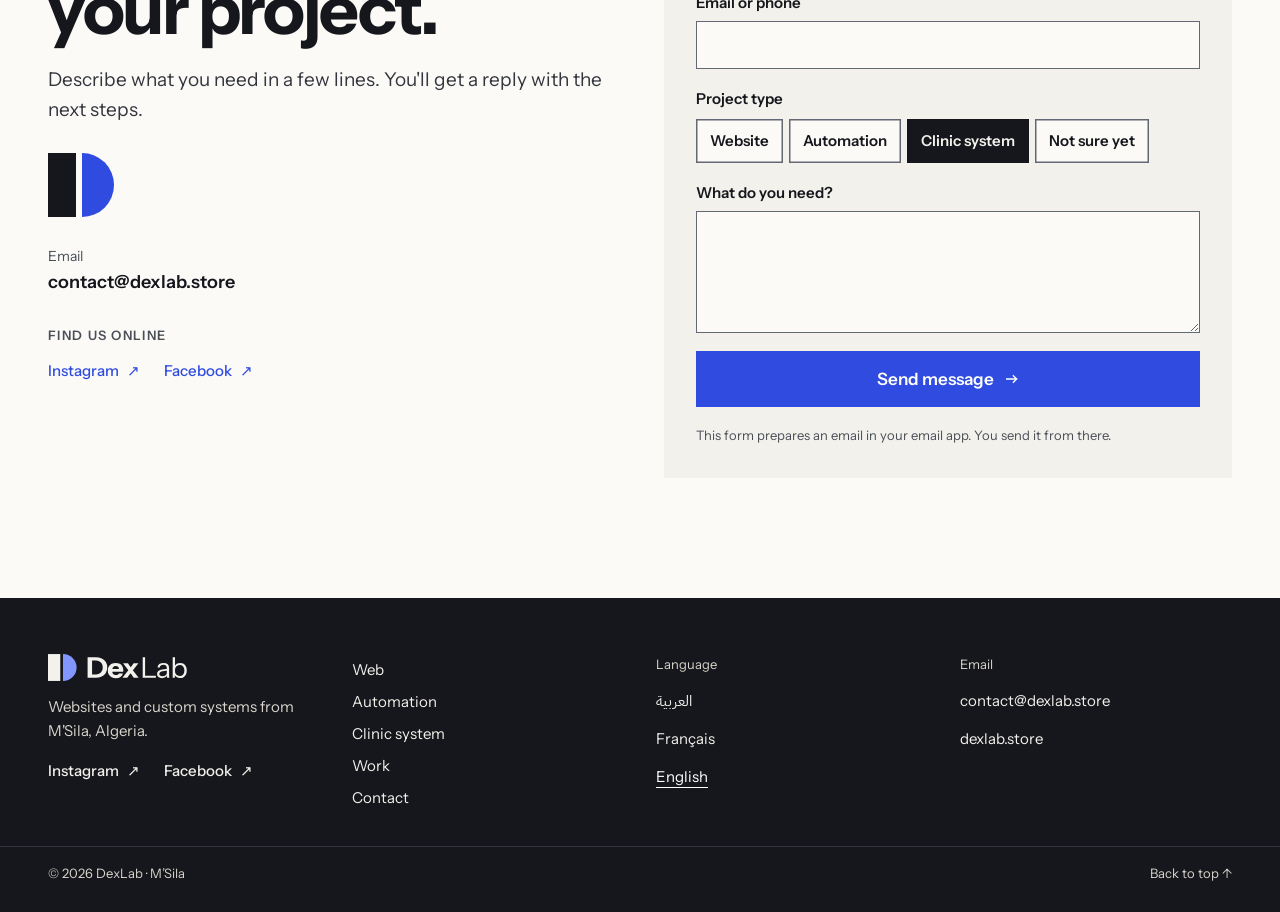
==== commit c53ec486: "Version site assets and showcase 3kee and eLearning DZ" ====
--- a/en/index.html
+++ b/en/index.html
@@ -24,7 +24,7 @@
 <link rel="apple-touch-icon" href="/assets/img/apple-touch-icon.png">
 <link rel="manifest" href="/site.webmanifest">
 <link rel="preload" href="/assets/fonts/instrument-sans-latin-700-normal.woff2" as="font" type="font/woff2" crossorigin>
-<link rel="stylesheet" href="/assets/css/site.css">
+<link rel="stylesheet" href="/assets/css/site.css?v=bd7705f7cf85">
 <script>if(!matchMedia("(prefers-reduced-motion: reduce)").matches)document.documentElement.classList.add("play");</script>
 </head>
 <body>
@@ -60,9 +60,9 @@
 <main id="main">
 <section class="wrap hero" id="top">
 <div class="hero-copy">
-<a class="chip-link" href="#clinic"><span class="tag">CLINICS</span><span>Management system for doctors in M&#x27;Sila</span><svg width="14" height="14" viewBox="0 0 24 24" fill="none" stroke="currentColor" stroke-width="2" stroke-linecap="square" aria-hidden="true"><path d="M4 12h15M14 7l5 5-5 5"/></svg></a>
+<a class="chip-link" href="#clinic"><span class="tag">CLINICS</span><span>Management system for doctors</span><svg width="14" height="14" viewBox="0 0 24 24" fill="none" stroke="currentColor" stroke-width="2" stroke-linecap="square" aria-hidden="true"><path d="M4 12h15M14 7l5 5-5 5"/></svg></a>
 <h1><span class="w">Websites</span> <span class="w">and</span> <span class="w">systems,</span> <span class="w">built</span> <span class="w">to</span> <span class="w">fit</span> <span class="w">your</span> <span class="w">business.</span></h1>
-<p class="lead">DexLab designs and builds websites, order pages, admin panels and custom management tools, from M&#x27;Sila, for businesses that want less paperwork and more clarity.</p>
+<p class="lead">DexLab designs and builds websites, order pages, admin panels and custom management tools, for businesses that want less paperwork and more clarity.</p>
 <div class="actions"><a class="btn btn-pri" href="#contact">Start a project<svg class="arrow" width="16" height="16" viewBox="0 0 24 24" fill="none" stroke="currentColor" stroke-width="2" stroke-linecap="square" aria-hidden="true"><path d="M4 12h15M14 7l5 5-5 5"/></svg></a><a class="btn btn-sec" href="#work">See the work</a></div>
 </div>
 <button type="button" class="motif" dir="ltr" aria-label="Assemble again">
@@ -129,8 +129,8 @@
 
 <section class="sec" id="work">
 <div class="wrap sec-in">
-<div class="work-head rv"><div><span class="label">04 · Selected work</span><h2 class="h2">Recent projects</h2></div><span class="side-note">Projects built for shops and brands in Algeria.</span></div>
-<div class="projects"><article class="project rv" style="--i:0"><div class="p-art" aria-hidden="true"><div class="frame"><b>Skee Block</b></div></div><div class="p-body"><div class="tags"><span>Website · Booking · Admin</span></div><h3 lang="en" dir="ltr">Skee Block</h3><p>A barbershop website with online booking and a private area for the owner.</p></div></article><article class="project rv" style="--i:1"><div class="p-art v2" aria-hidden="true"><div class="frame"><b>Nexora</b></div></div><div class="p-body"><div class="tags"><span>Order page</span></div><h3 lang="en" dir="ltr">Nexora</h3><p>Product page and order form for an online shop.</p></div></article><article class="project rv" style="--i:2"><div class="p-art v3" aria-hidden="true"><div class="frame"><b>HEALERS</b></div></div><div class="p-body"><div class="tags"><span>Website · Offers</span></div><h3 lang="en" dir="ltr">HEALERS</h3><p>Website and offers for a wellness brand built around a magnesium oil.</p></div></article></div>
+<div class="work-head rv"><div><span class="label">04 · Selected work</span><h2 class="h2">Recent projects</h2></div><span class="side-note">Two projects, two different worlds. Explore the live websites.</span></div>
+<div class="projects"><a class="project project-link rv" href="https://3kee.site/" target="_blank" rel="noopener noreferrer" style="--i:0" aria-label="3kee.site — Visit website (opens in a new tab)"><div class="project-cover"><img src="/assets/img/projects/3kee-cover.svg?v=b8df659c386f" alt="3kee project cover featuring the original barber portrait" width="1600" height="1000" loading="lazy" decoding="async"></div><div class="p-body"><div class="tags"><span>Barbershop · Website · Booking</span></div><h3 lang="en" dir="ltr">3kee.site</h3><p>A distinctive barbershop website with online booking and a private management area.</p><span class="project-visit"><bdi dir="ltr" class="ltr">3kee.site</bdi><span>Visit website ↗</span></span></div></a><a class="project project-link rv" href="https://elearningdz.com/" target="_blank" rel="noopener noreferrer" style="--i:1" aria-label="eLearning DZ — Visit website (opens in a new tab)"><div class="project-cover"><img src="/assets/img/projects/elearningdz-cover.svg?v=f85b2e7f41a6" alt="eLearning DZ project cover with books and a search illustration" width="1600" height="1000" loading="lazy" decoding="async"></div><div class="p-body"><div class="tags"><span>Education · Search · Student tools</span></div><h3 lang="en" dir="ltr">eLearning DZ</h3><p>An educational resource platform for Algeria, with exam search, grade calculators and university guidance.</p><span class="project-visit"><bdi dir="ltr" class="ltr">elearningdz.com</bdi><span>Visit website ↗</span></span></div></a></div>
 </div>
 </section>
 
@@ -189,6 +189,6 @@
 </div>
 <div class="wrap foot-bottom"><span dir="ltr" class="ltr">© <span data-year>2026</span> DexLab · M’Sila</span><a href="#top">Back to top ↑</a></div>
 </footer>
-<script src="/assets/js/site.js" defer></script>
+<script src="/assets/js/site.js?v=782468ca4c55" defer></script>
 </body>
 </html>
--- a/assets/css/site.css
+++ b/assets/css/site.css
@@ -267,6 +267,15 @@
 .work-head > div{display:flex;flex-direction:column;gap:14px}
 .work-head .side-note{font-size:14px;color:var(--graphite);max-width:420px;line-height:1.5}
 .projects{display:grid;grid-template-columns:repeat(auto-fit,minmax(min(320px,100%),1fr));gap:20px}
+.project-link{color:var(--ink);text-decoration:none;min-width:0}
+.project-link:hover{color:var(--ink)}
+.project-cover{aspect-ratio:8/5;overflow:hidden;background:var(--module)}
+.project-cover img{width:100%;height:100%;object-fit:cover;transition:transform var(--slow) var(--out)}
+.project-link:hover .project-cover img{transform:scale(1.025)}
+.project-link .p-body{padding:28px;flex:1}
+.project-link .p-body p{max-width:58ch}
+.project-visit{margin-block-start:auto;padding-block-start:22px;display:flex;flex-wrap:wrap;align-items:center;justify-content:space-between;gap:12px;color:var(--cobalt);font-size:14px;font-weight:600}
+.project-visit>bdi{color:var(--graphite);font-size:13px}
 .project{background:var(--sheet);box-shadow:inset 0 0 0 1px var(--line);display:flex;flex-direction:column;transition:transform var(--fast) var(--out),box-shadow var(--fast) var(--out)}
 .project:hover{transform:translateY(-2px);box-shadow:inset 0 0 0 1.5px var(--ink),var(--lift)}
 .js .project.rv.in:hover{transform:translateY(-2px)}
@@ -417,5 +426,6 @@
   .note{transform:none!important}
   .btn:hover,.card:hover,.project:hover,.mods li:hover{transform:none}
   .social-card:hover,.js .starter-card.rv.in:hover{transform:none}
+  .project-link:hover .project-cover img{transform:none}
 }
 [hidden]{display:none!important}
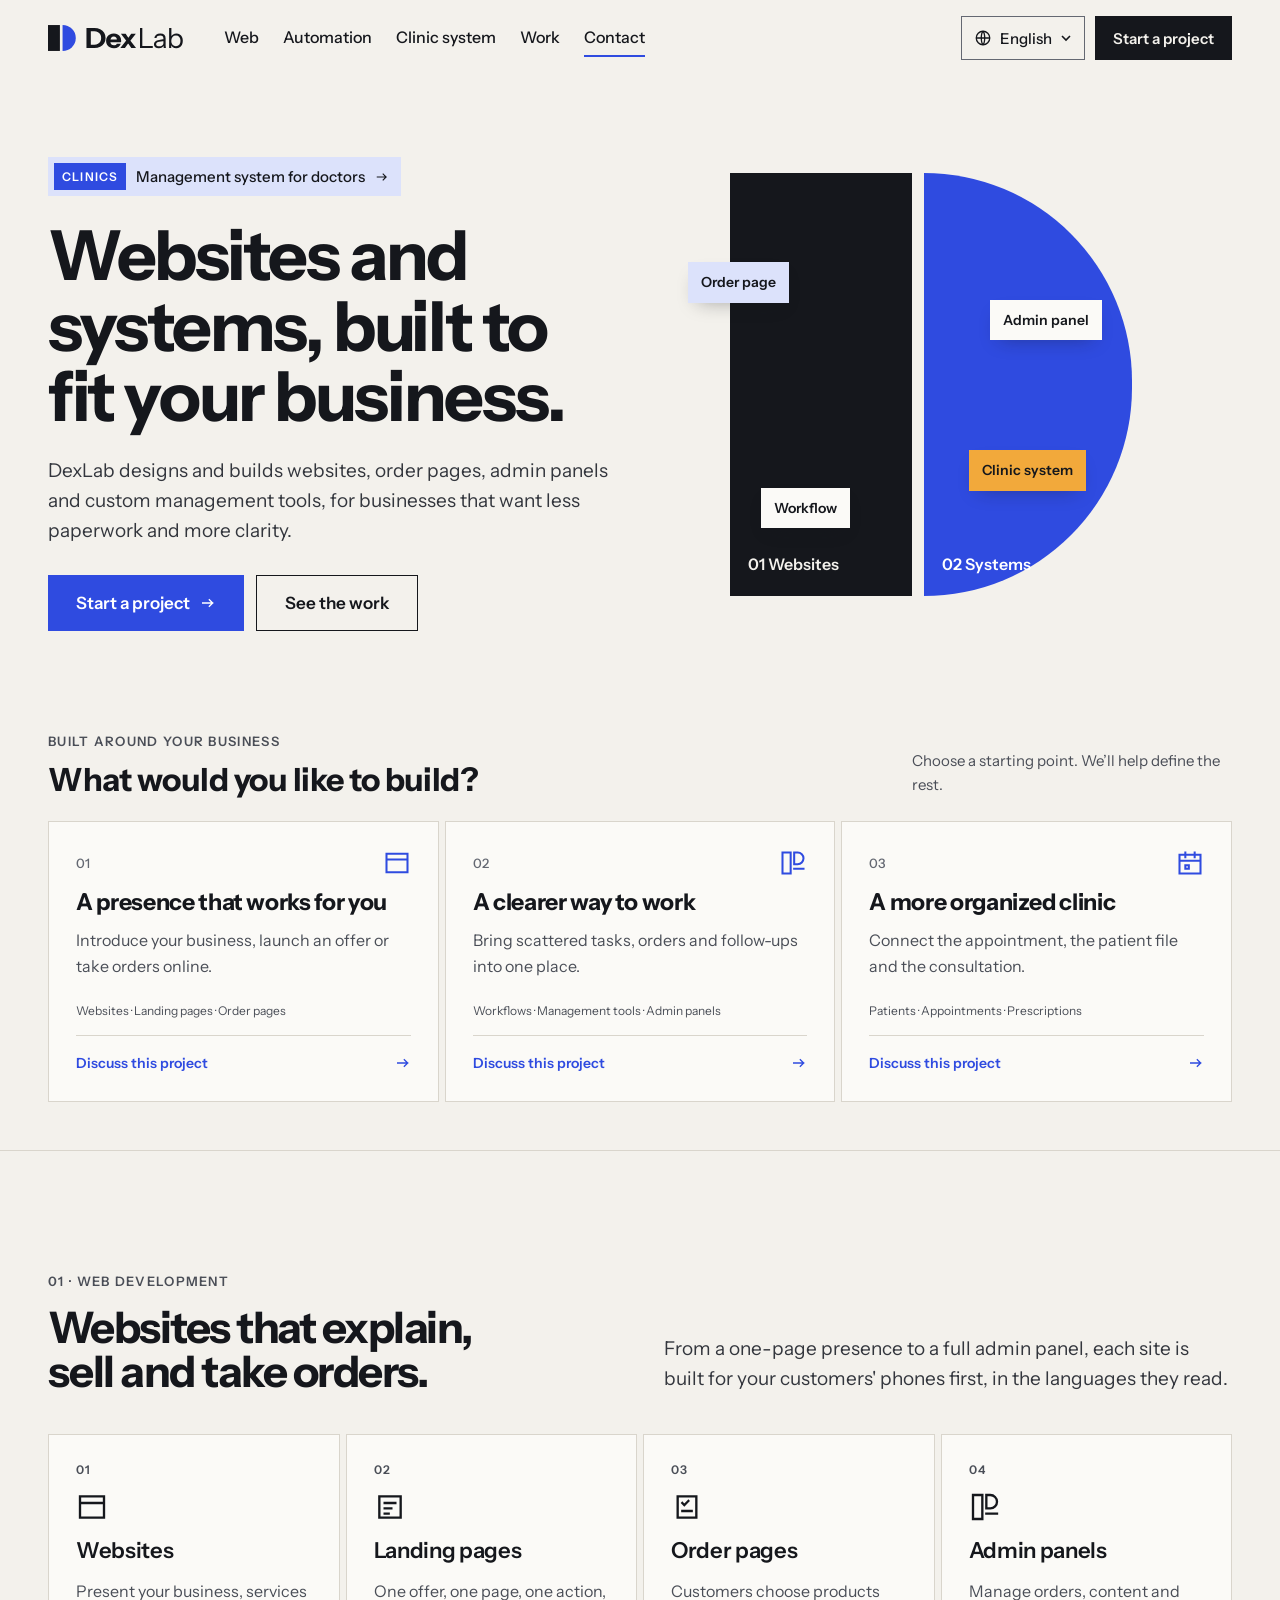
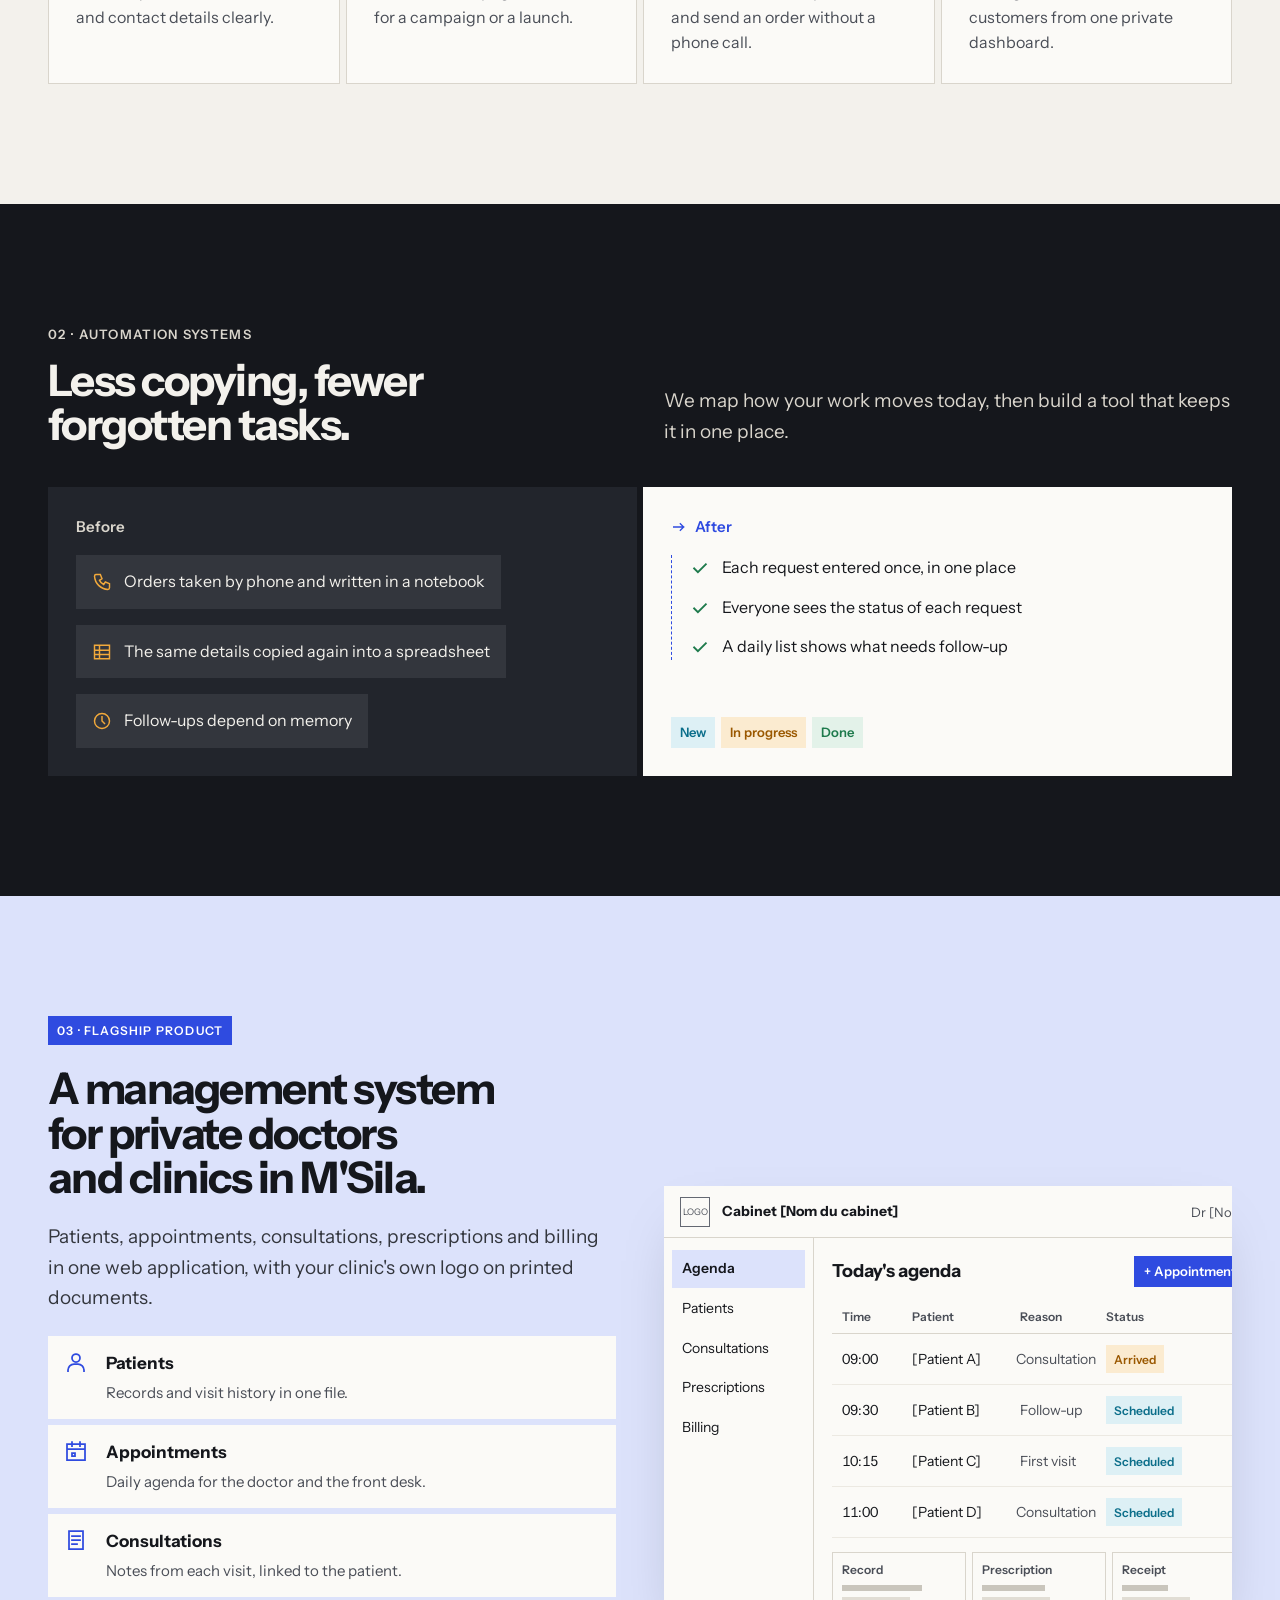
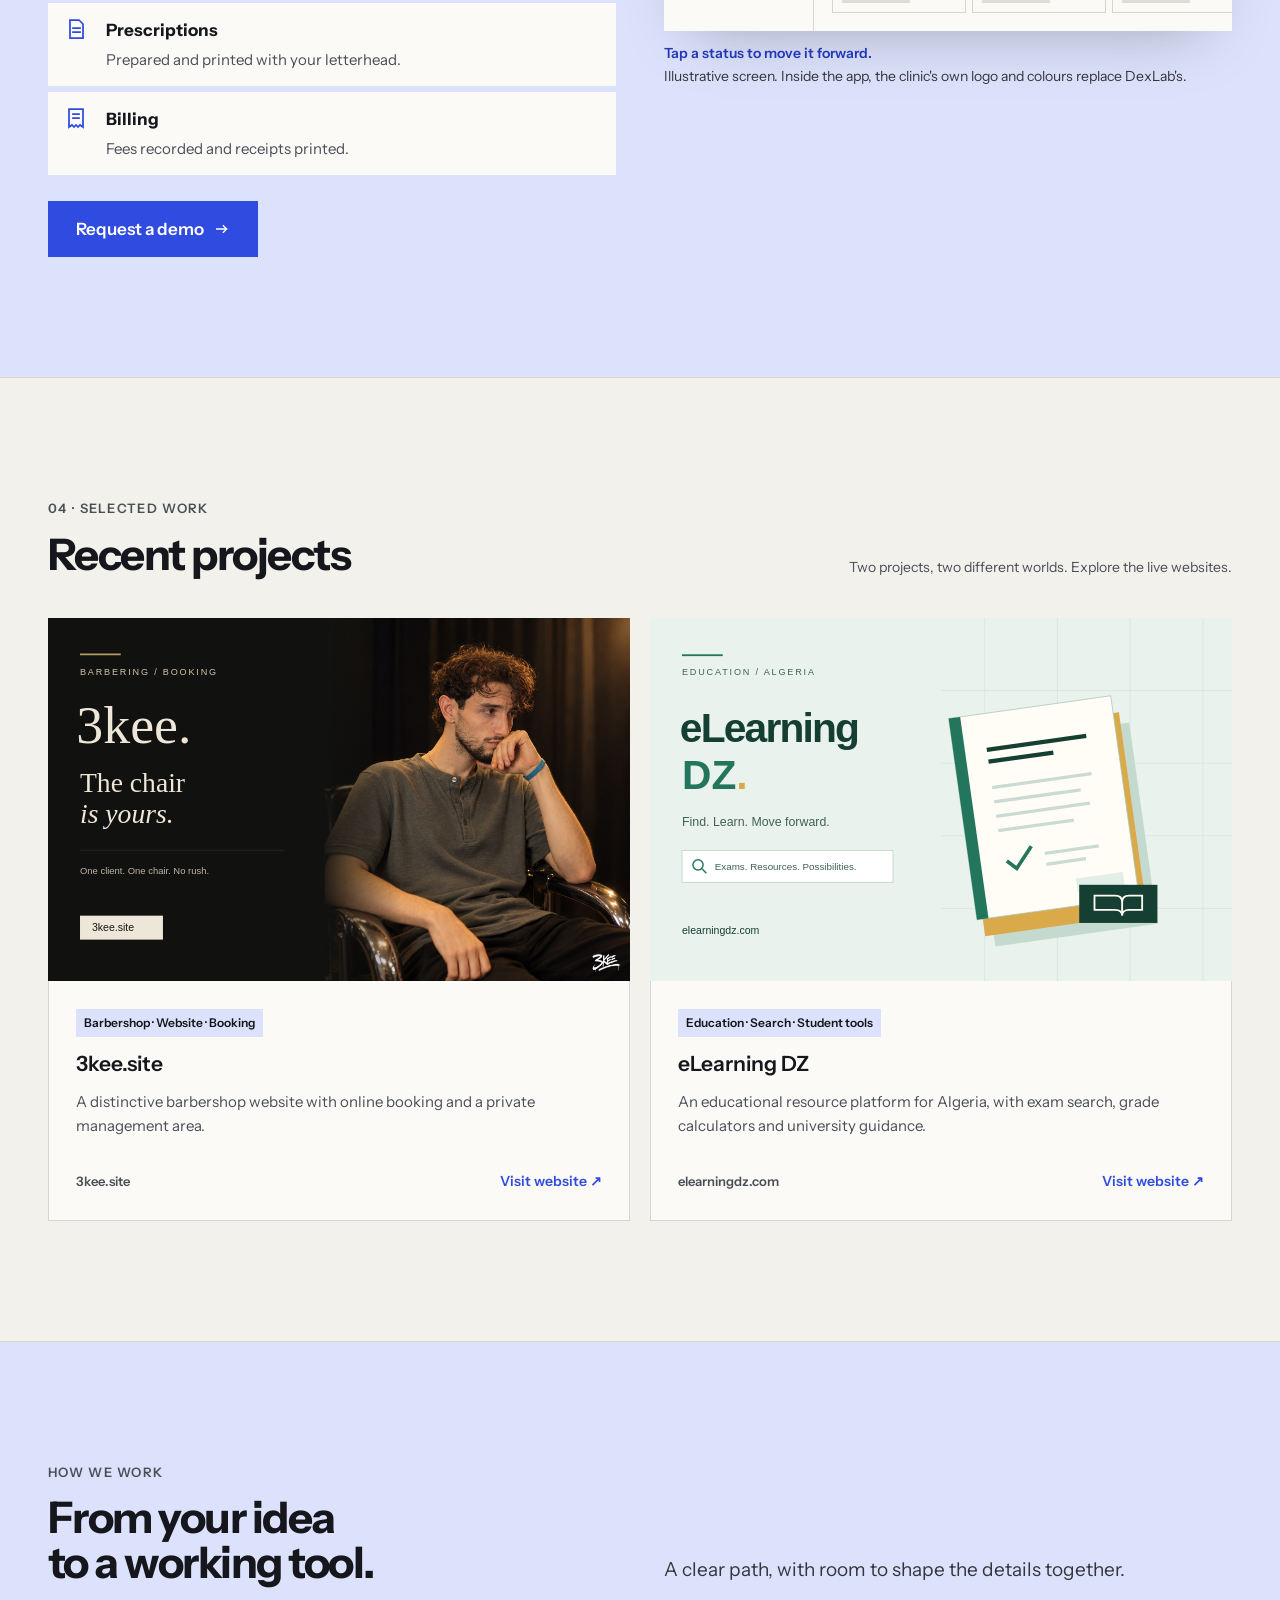
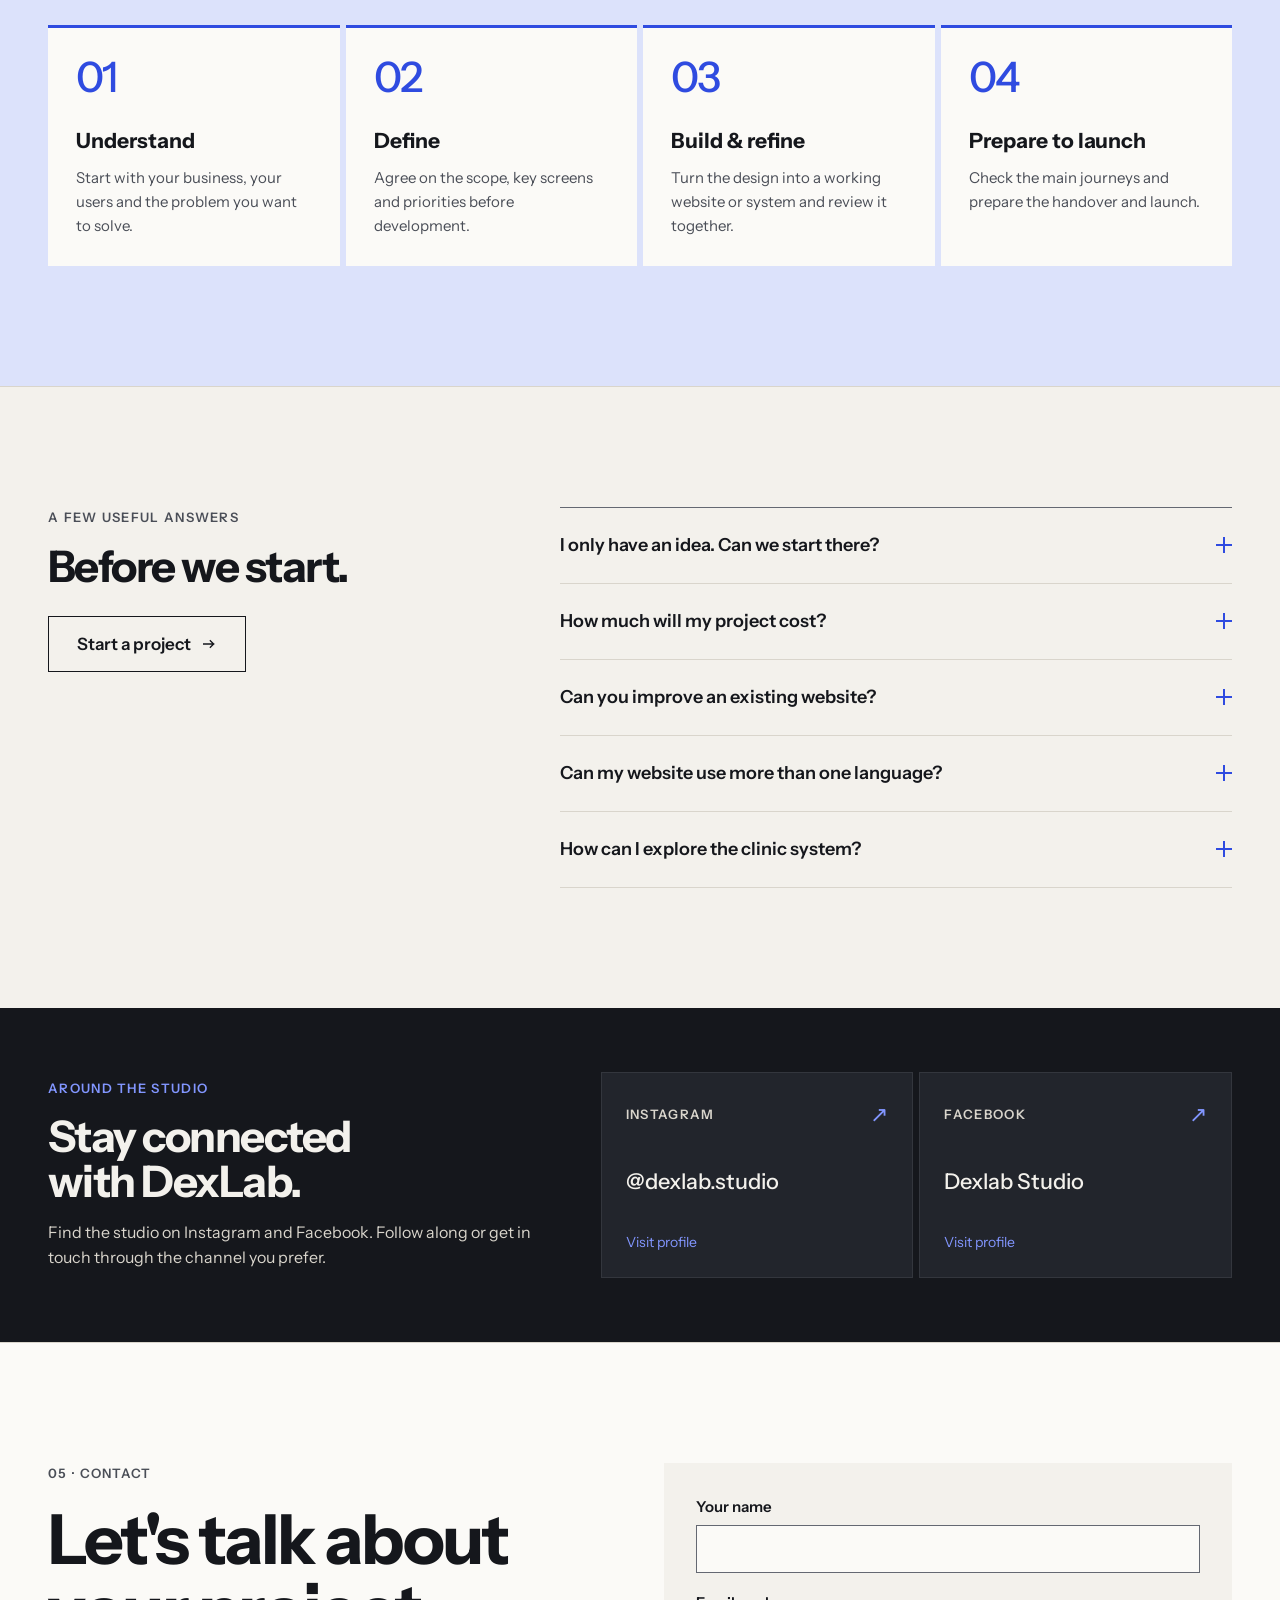
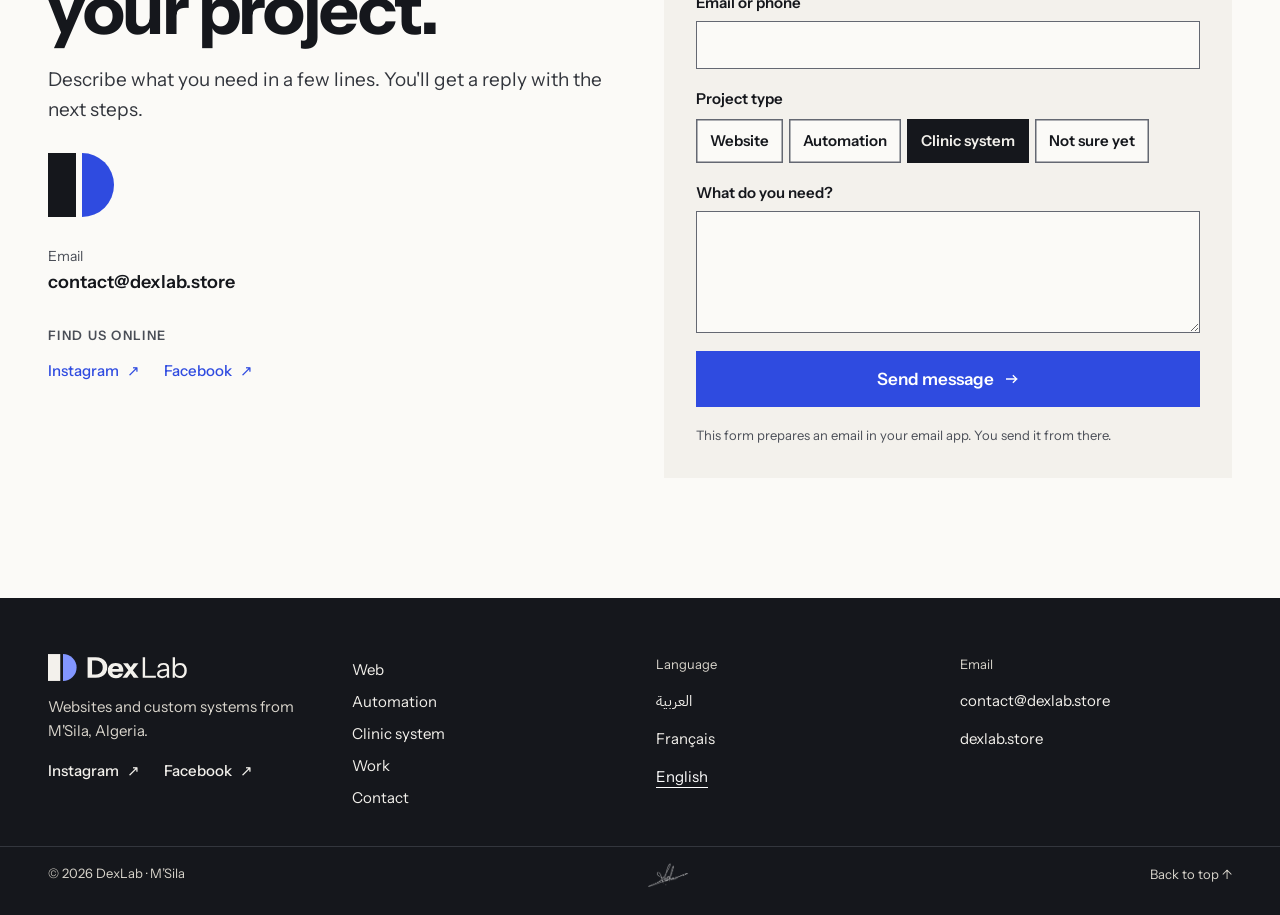
==== commit 4279ffae: "Add small transparent creator signature to all locale footers" ====
--- a/en/index.html
+++ b/en/index.html
@@ -24,7 +24,7 @@
 <link rel="apple-touch-icon" href="/assets/img/apple-touch-icon.png">
 <link rel="manifest" href="/site.webmanifest">
 <link rel="preload" href="/assets/fonts/instrument-sans-latin-700-normal.woff2" as="font" type="font/woff2" crossorigin>
-<link rel="stylesheet" href="/assets/css/site.css?v=bd7705f7cf85">
+<link rel="stylesheet" href="/assets/css/site.css?v=4c4b911f4ede">
 <script>if(!matchMedia("(prefers-reduced-motion: reduce)").matches)document.documentElement.classList.add("play");</script>
 </head>
 <body>
@@ -187,7 +187,7 @@
 <div><span class="k">Language</span><a href="/ar/" lang="ar" hreflang="ar" data-lang="ar">العربية</a><a href="/fr/" lang="fr" hreflang="fr" data-lang="fr">Français</a><a href="/en/" lang="en" hreflang="en" data-lang="en" aria-current="true">English</a></div>
 <div><span class="k">Email</span><a href="mailto:contact@dexlab.store"><bdi dir="ltr" class="ltr">contact@dexlab.store</bdi></a><a href="https://dexlab.store" dir="ltr" class="ltr">dexlab.store</a></div>
 </div>
-<div class="wrap foot-bottom"><span dir="ltr" class="ltr">© <span data-year>2026</span> DexLab · M’Sila</span><a href="#top">Back to top ↑</a></div>
+<div class="wrap foot-bottom"><span dir="ltr" class="ltr">© <span data-year>2026</span> DexLab · M’Sila</span><img class="creator-signature" src="/assets/img/signature.png?v=2c134771c7b8" alt="Developer signature" width="48" height="24" loading="lazy" decoding="async"><a href="#top">Back to top ↑</a></div>
 </footer>
 <script src="/assets/js/site.js?v=782468ca4c55" defer></script>
 </body>
--- a/assets/css/site.css
+++ b/assets/css/site.css
@@ -429,3 +429,6 @@
   .project-link:hover .project-cover img{transform:none}
 }
 [hidden]{display:none!important}
+
+/* Tiny transparent creator signature, white on the dark footer. */
+.foot .creator-signature{display:block;width:48px;height:24px;object-fit:contain;filter:invert(1);opacity:.7;flex:none;align-self:center}
